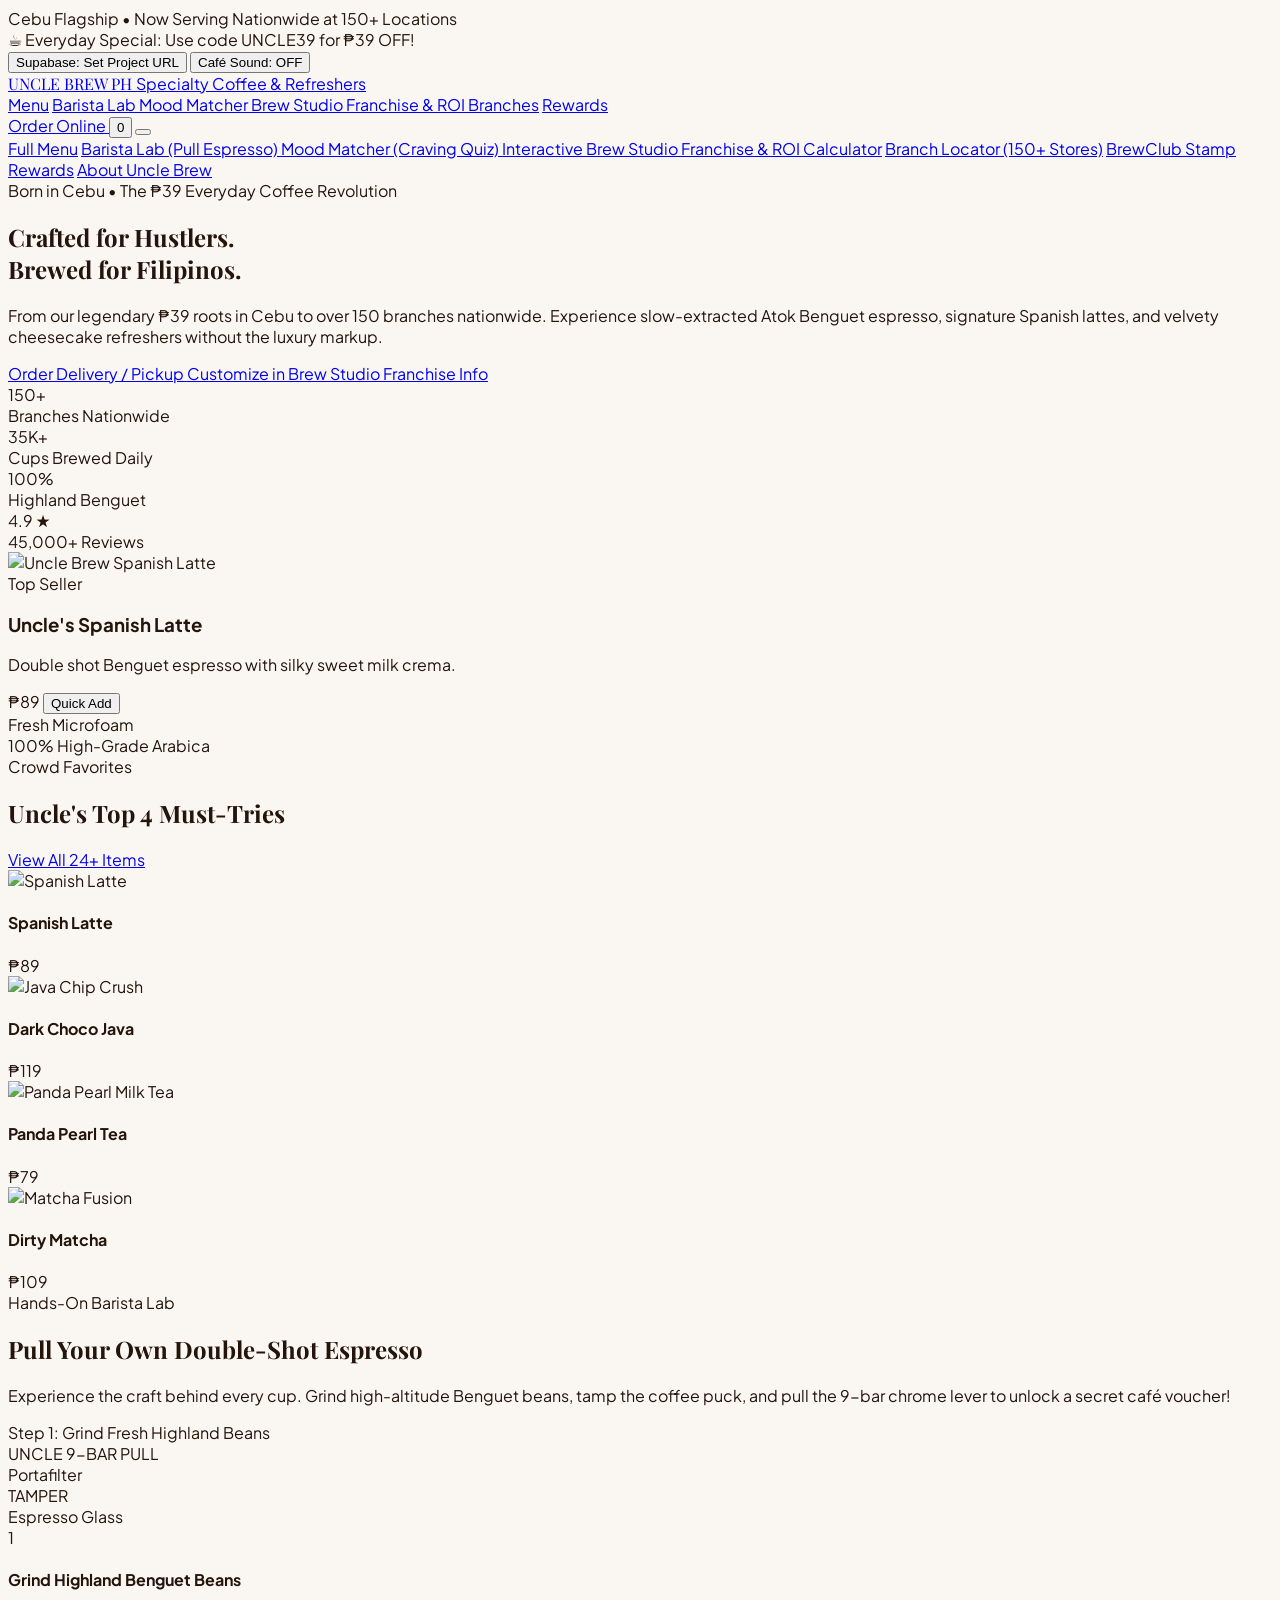
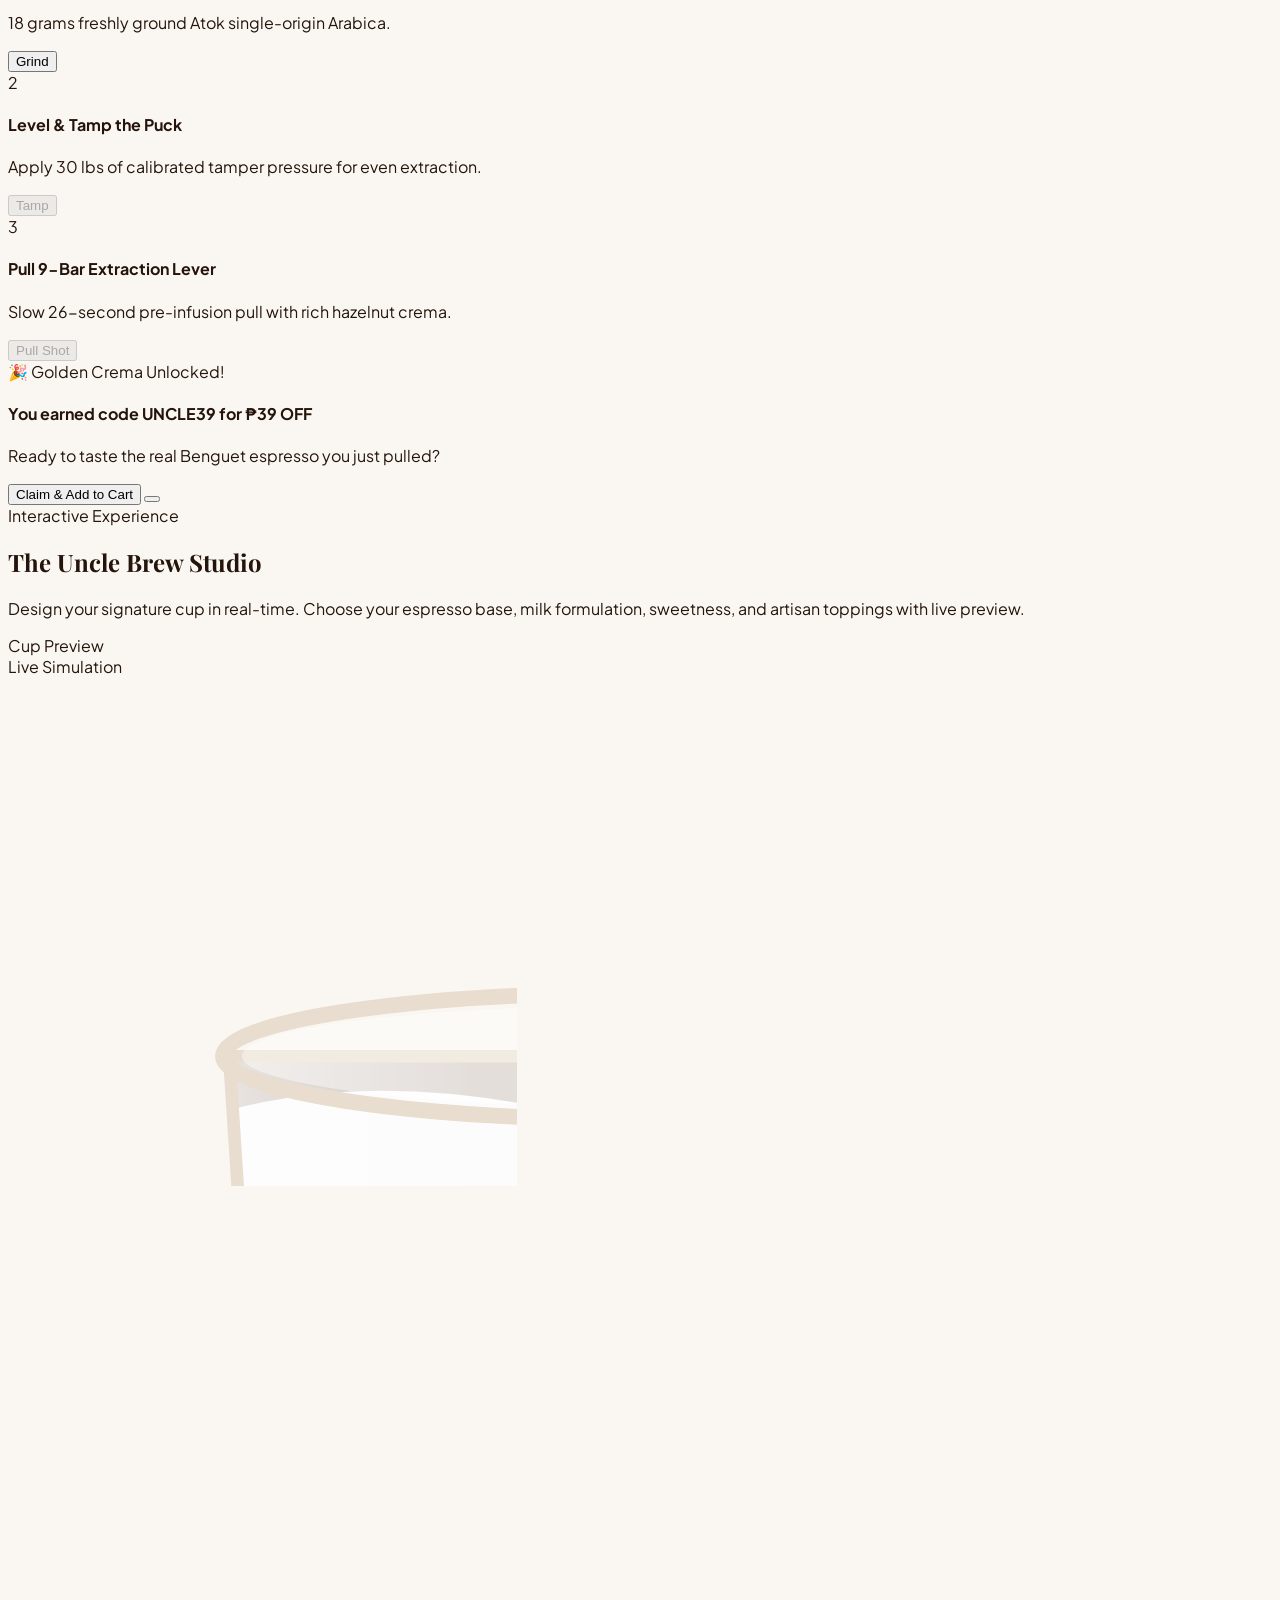
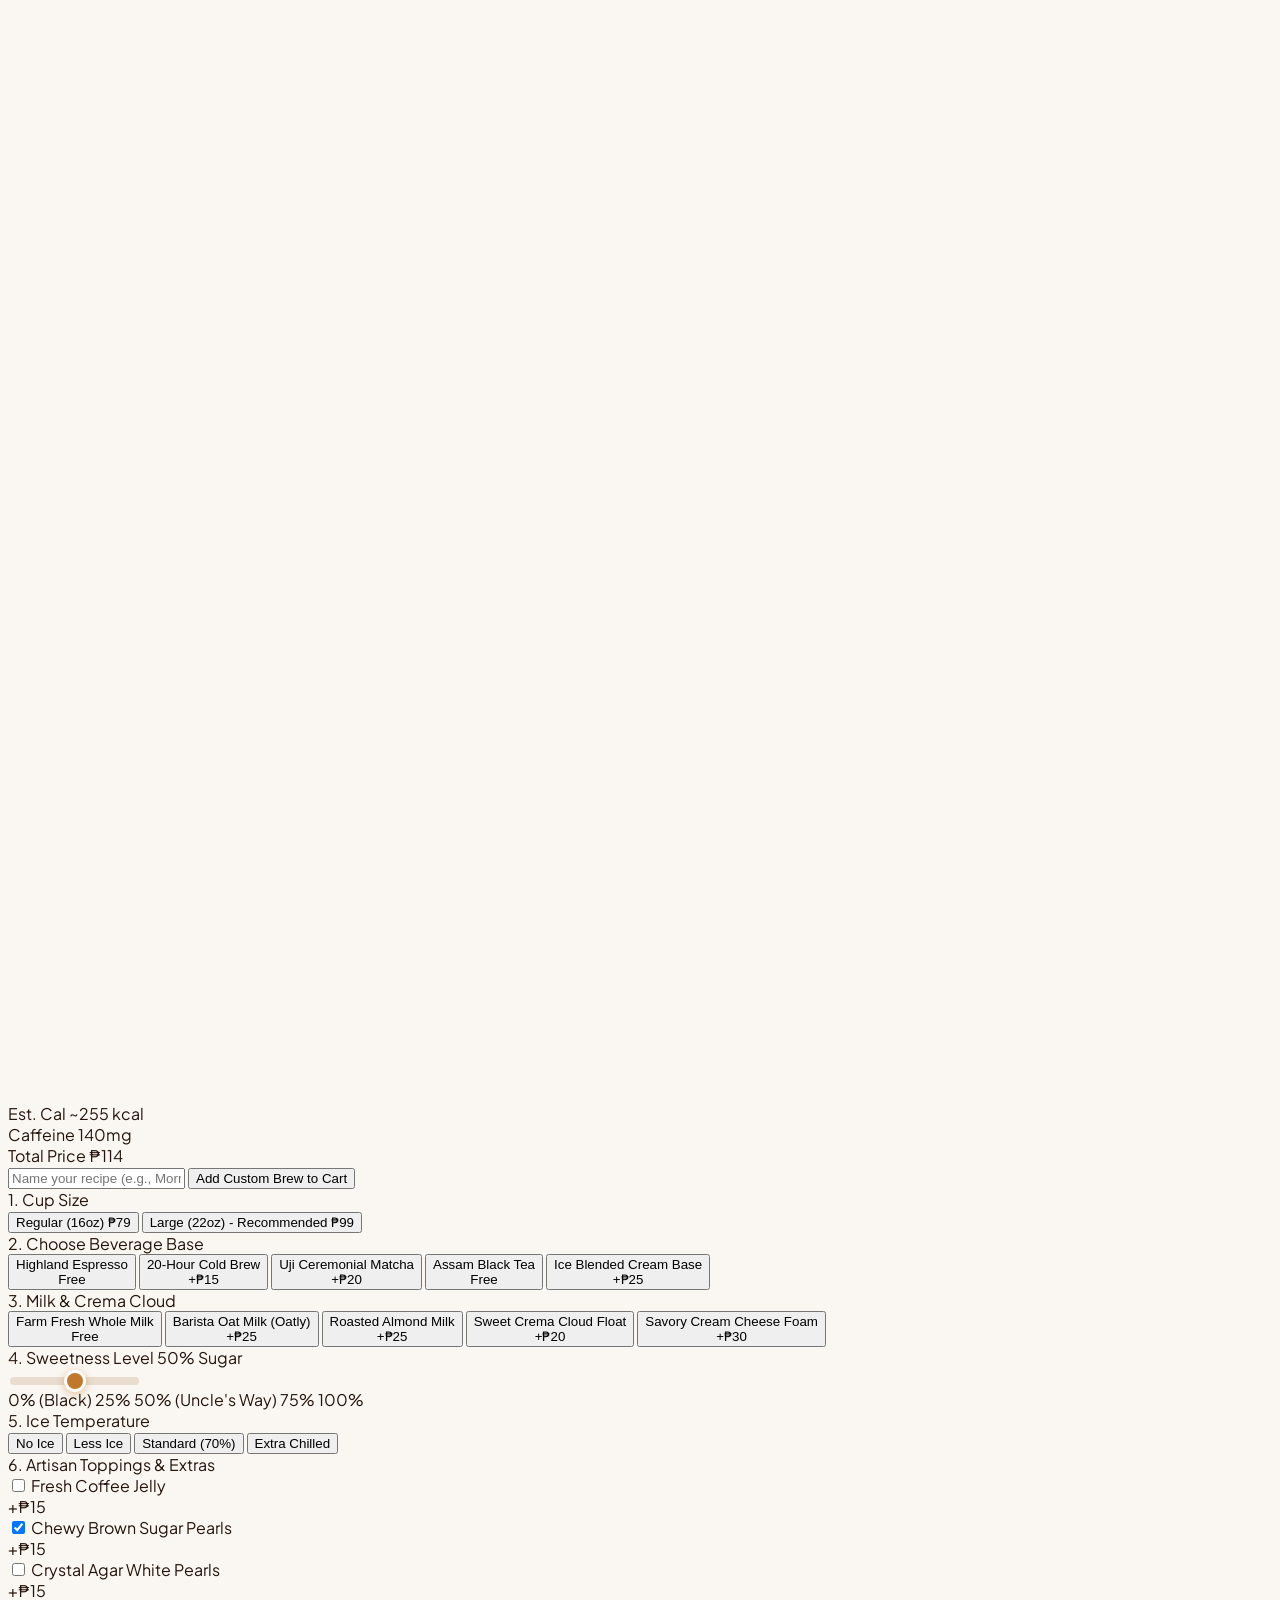
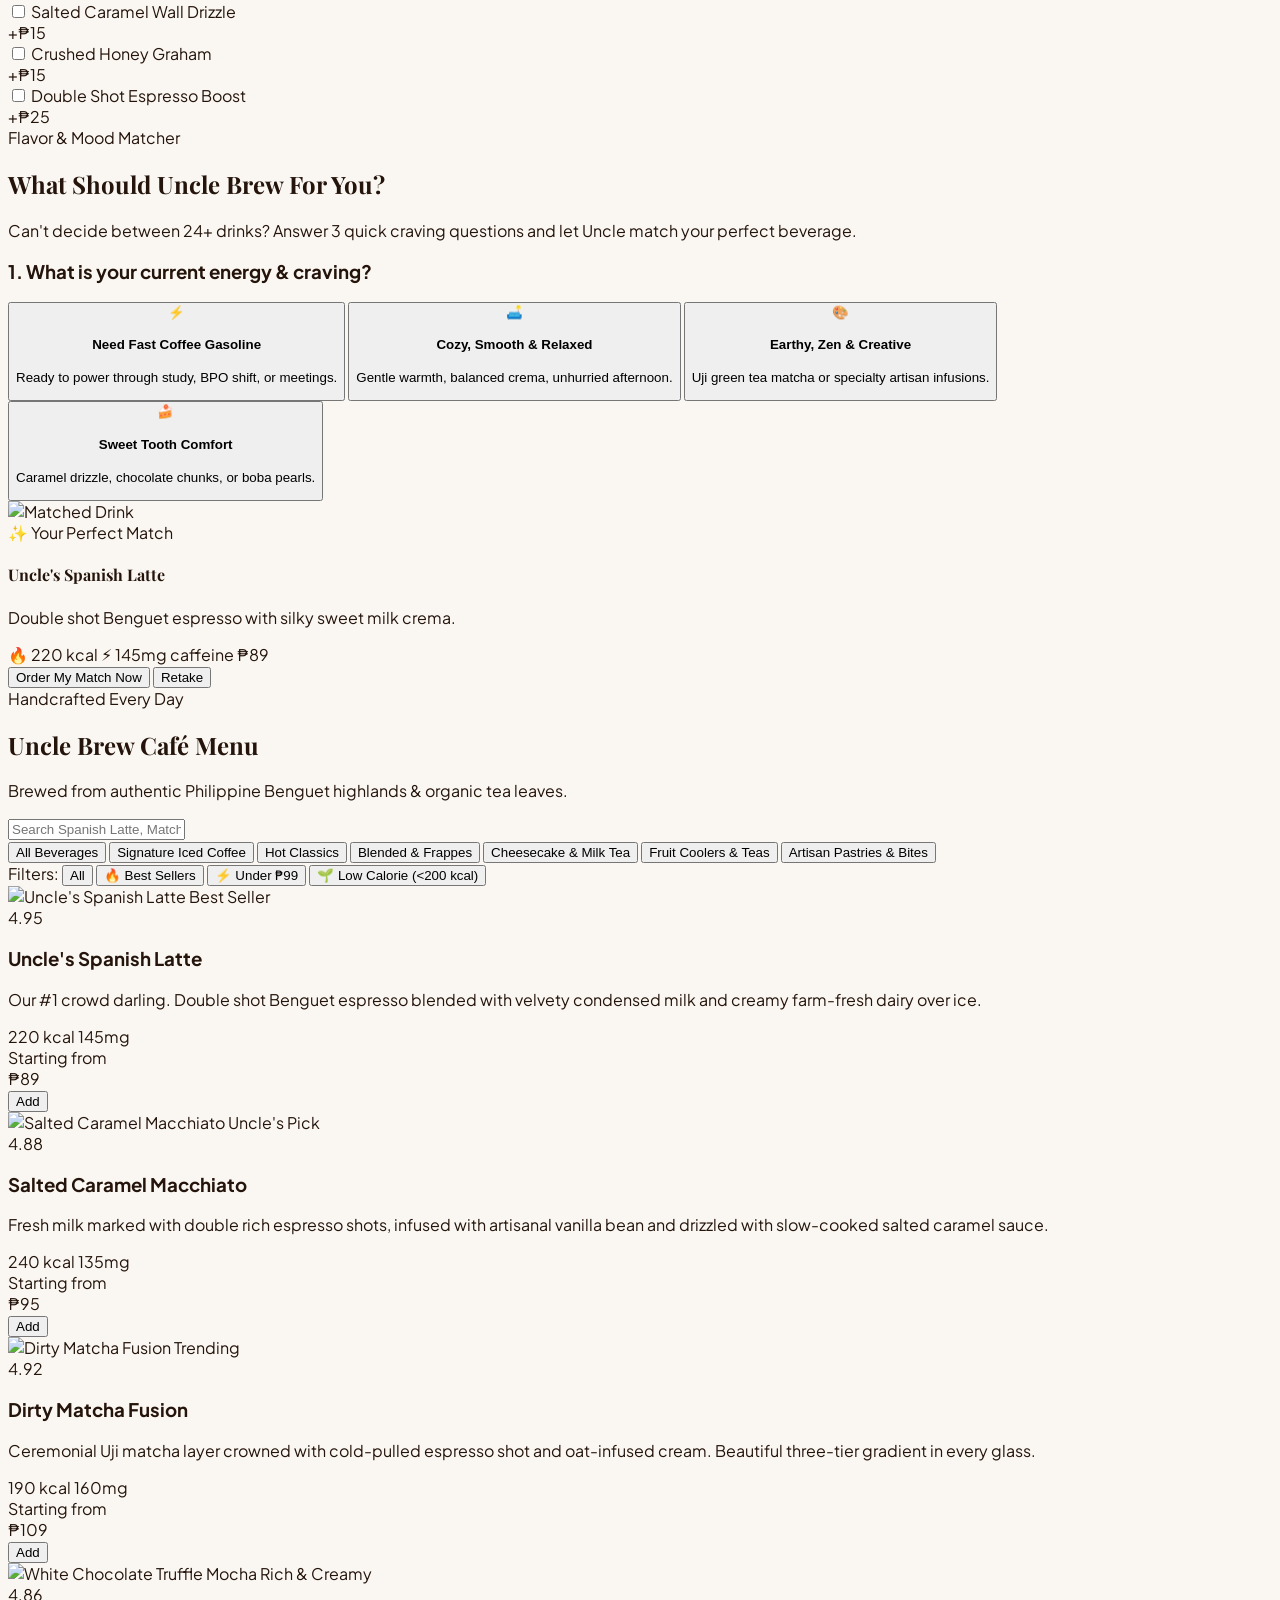
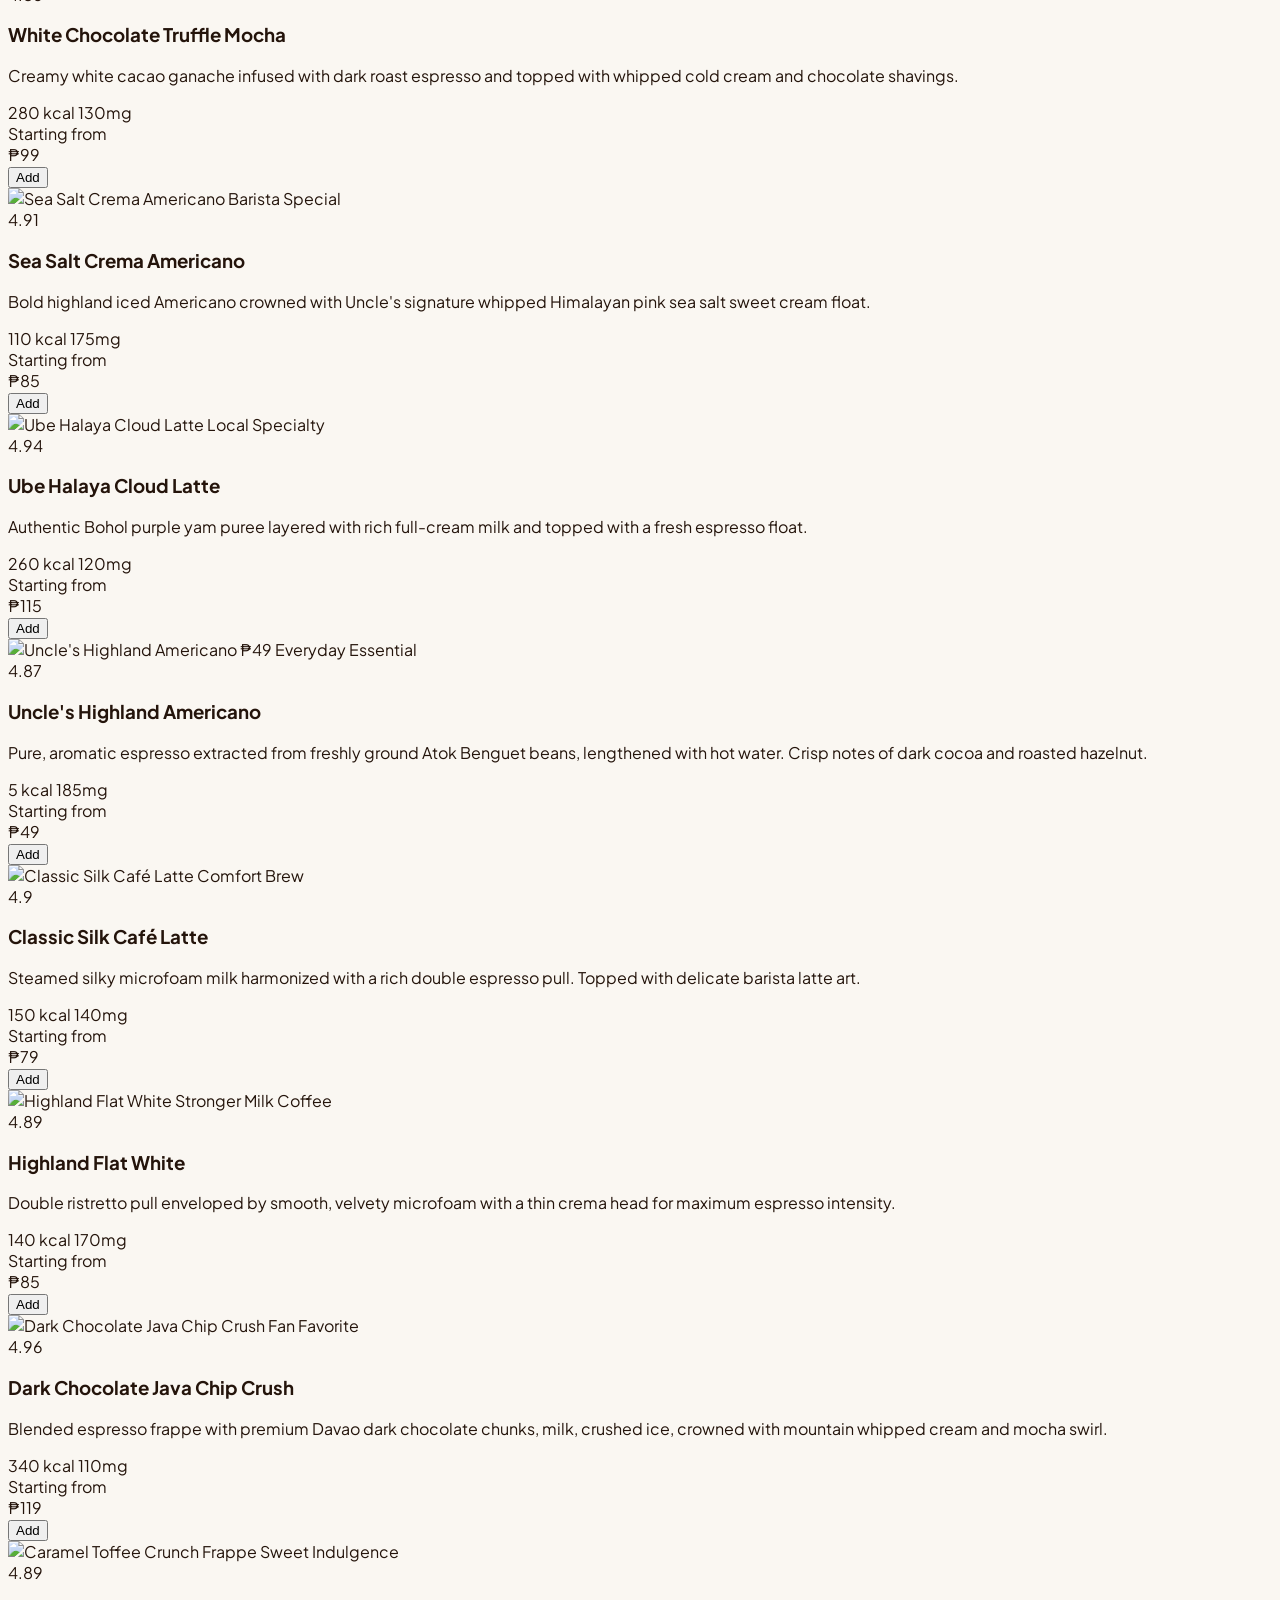
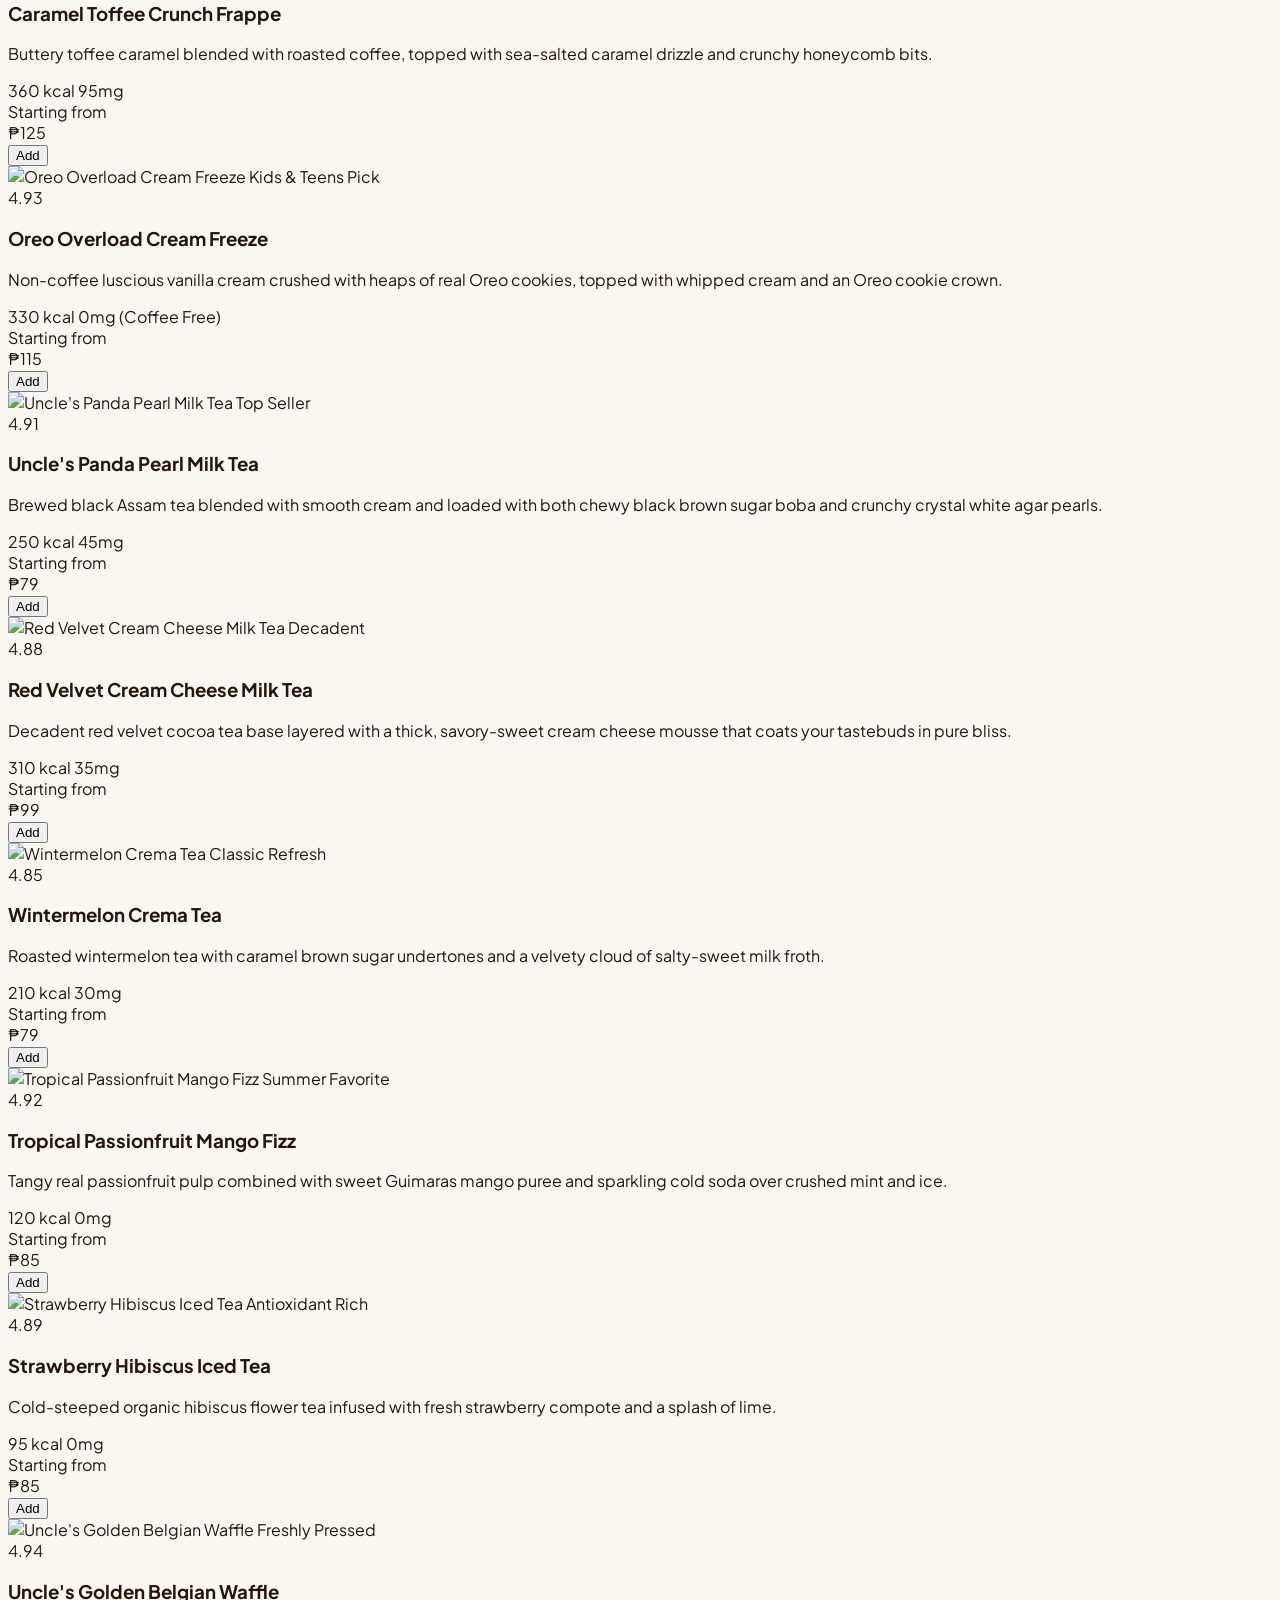
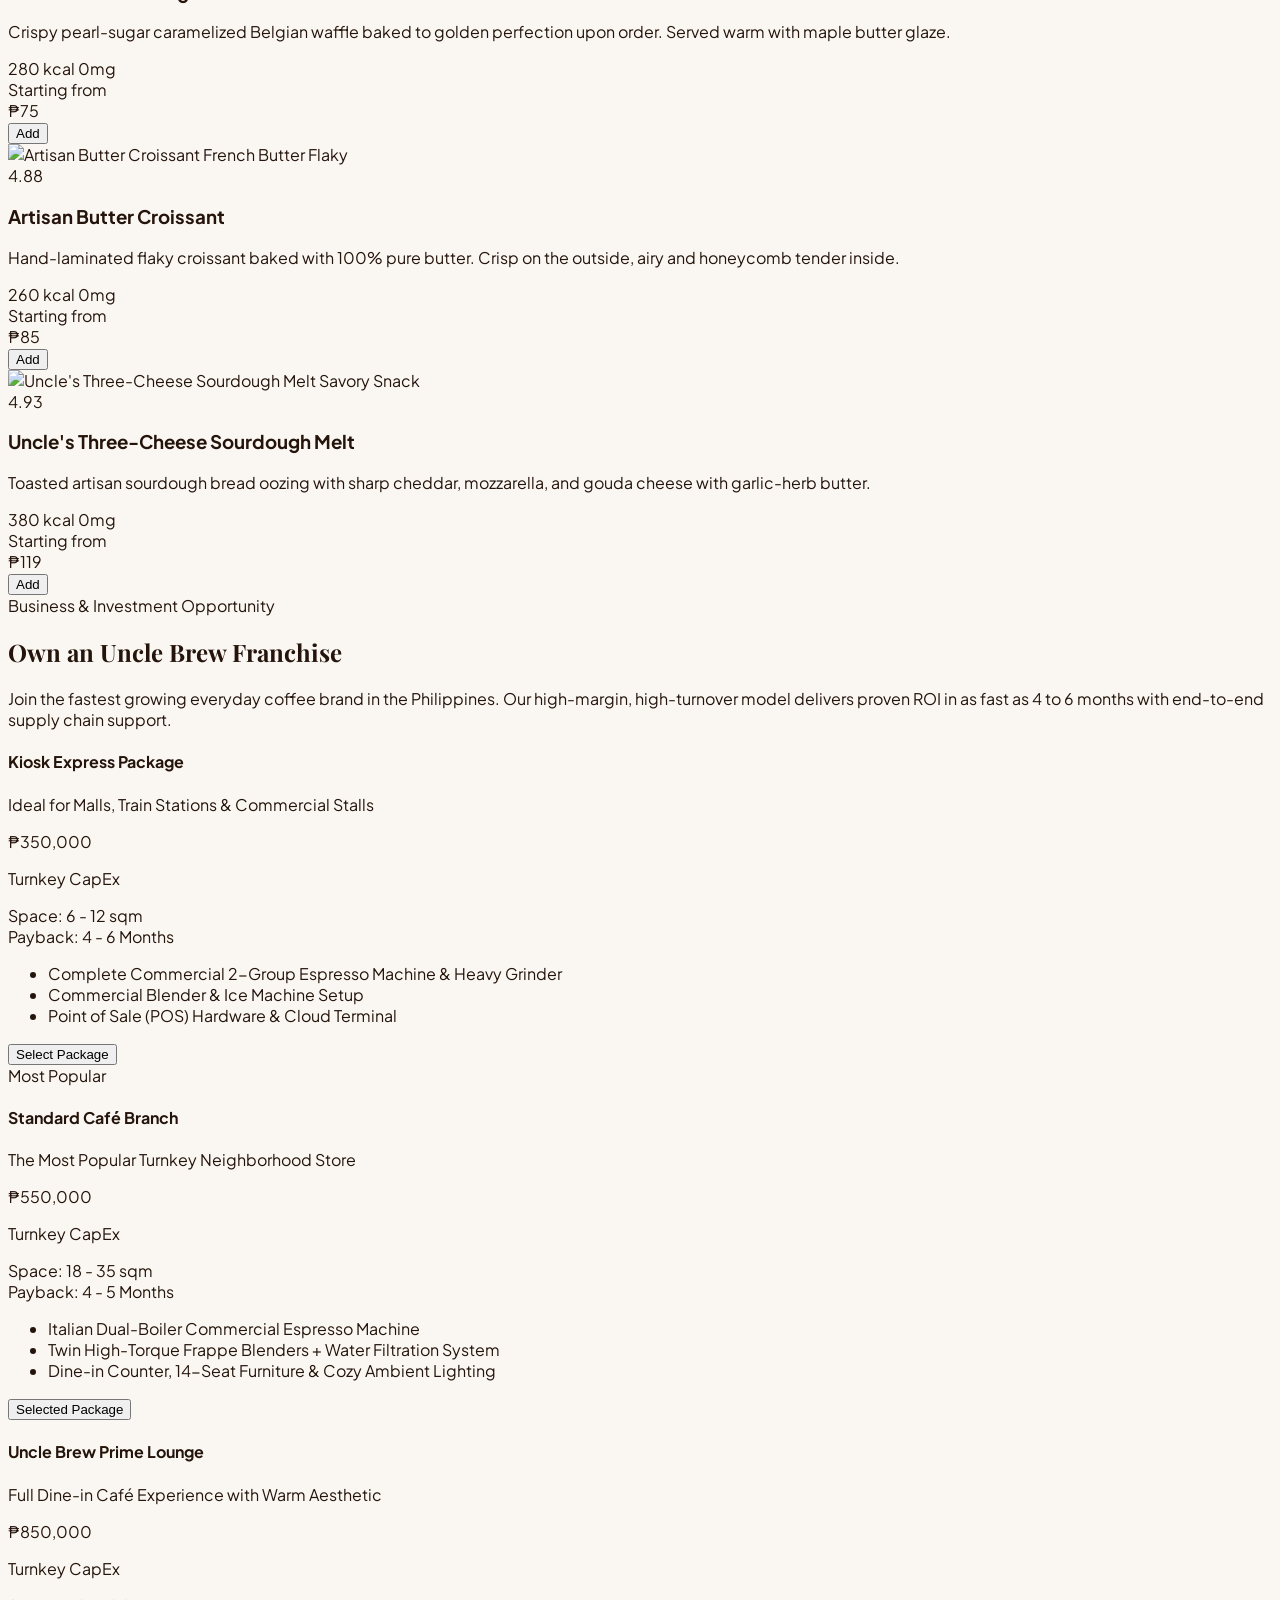
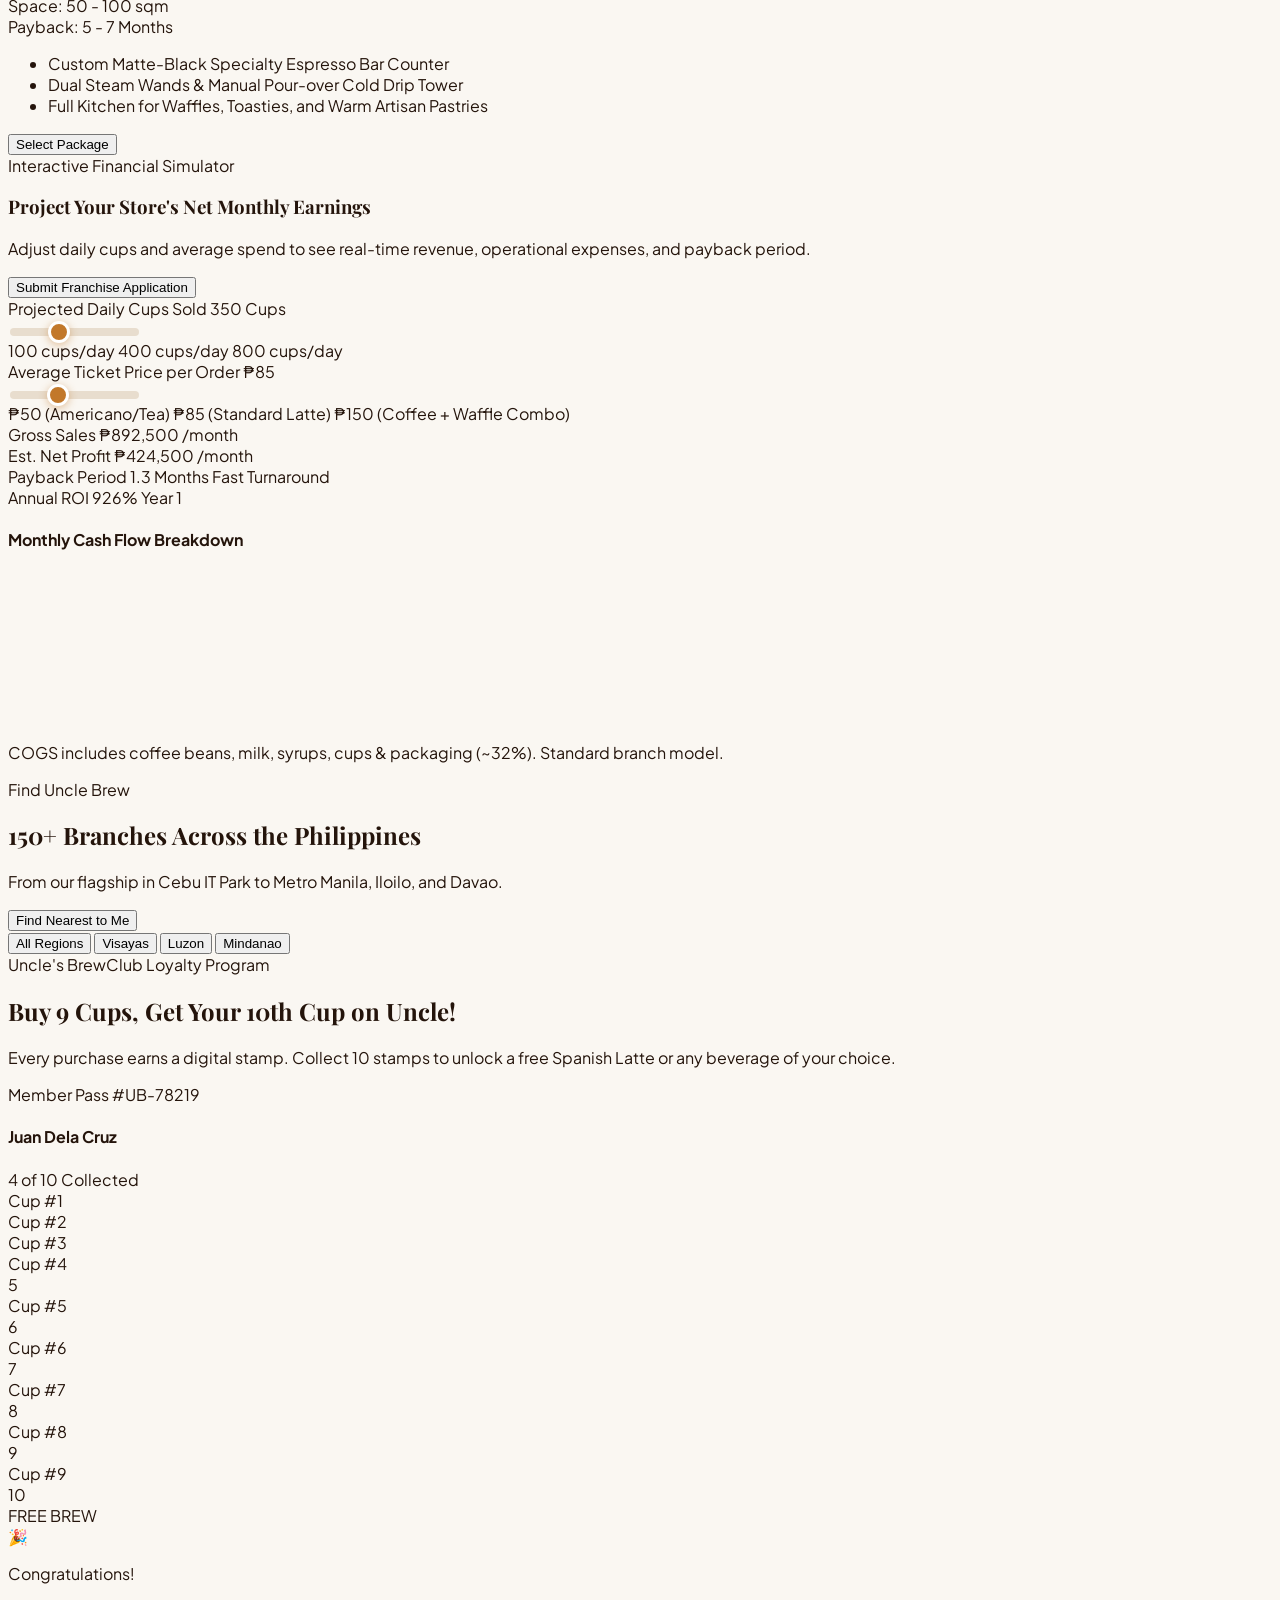
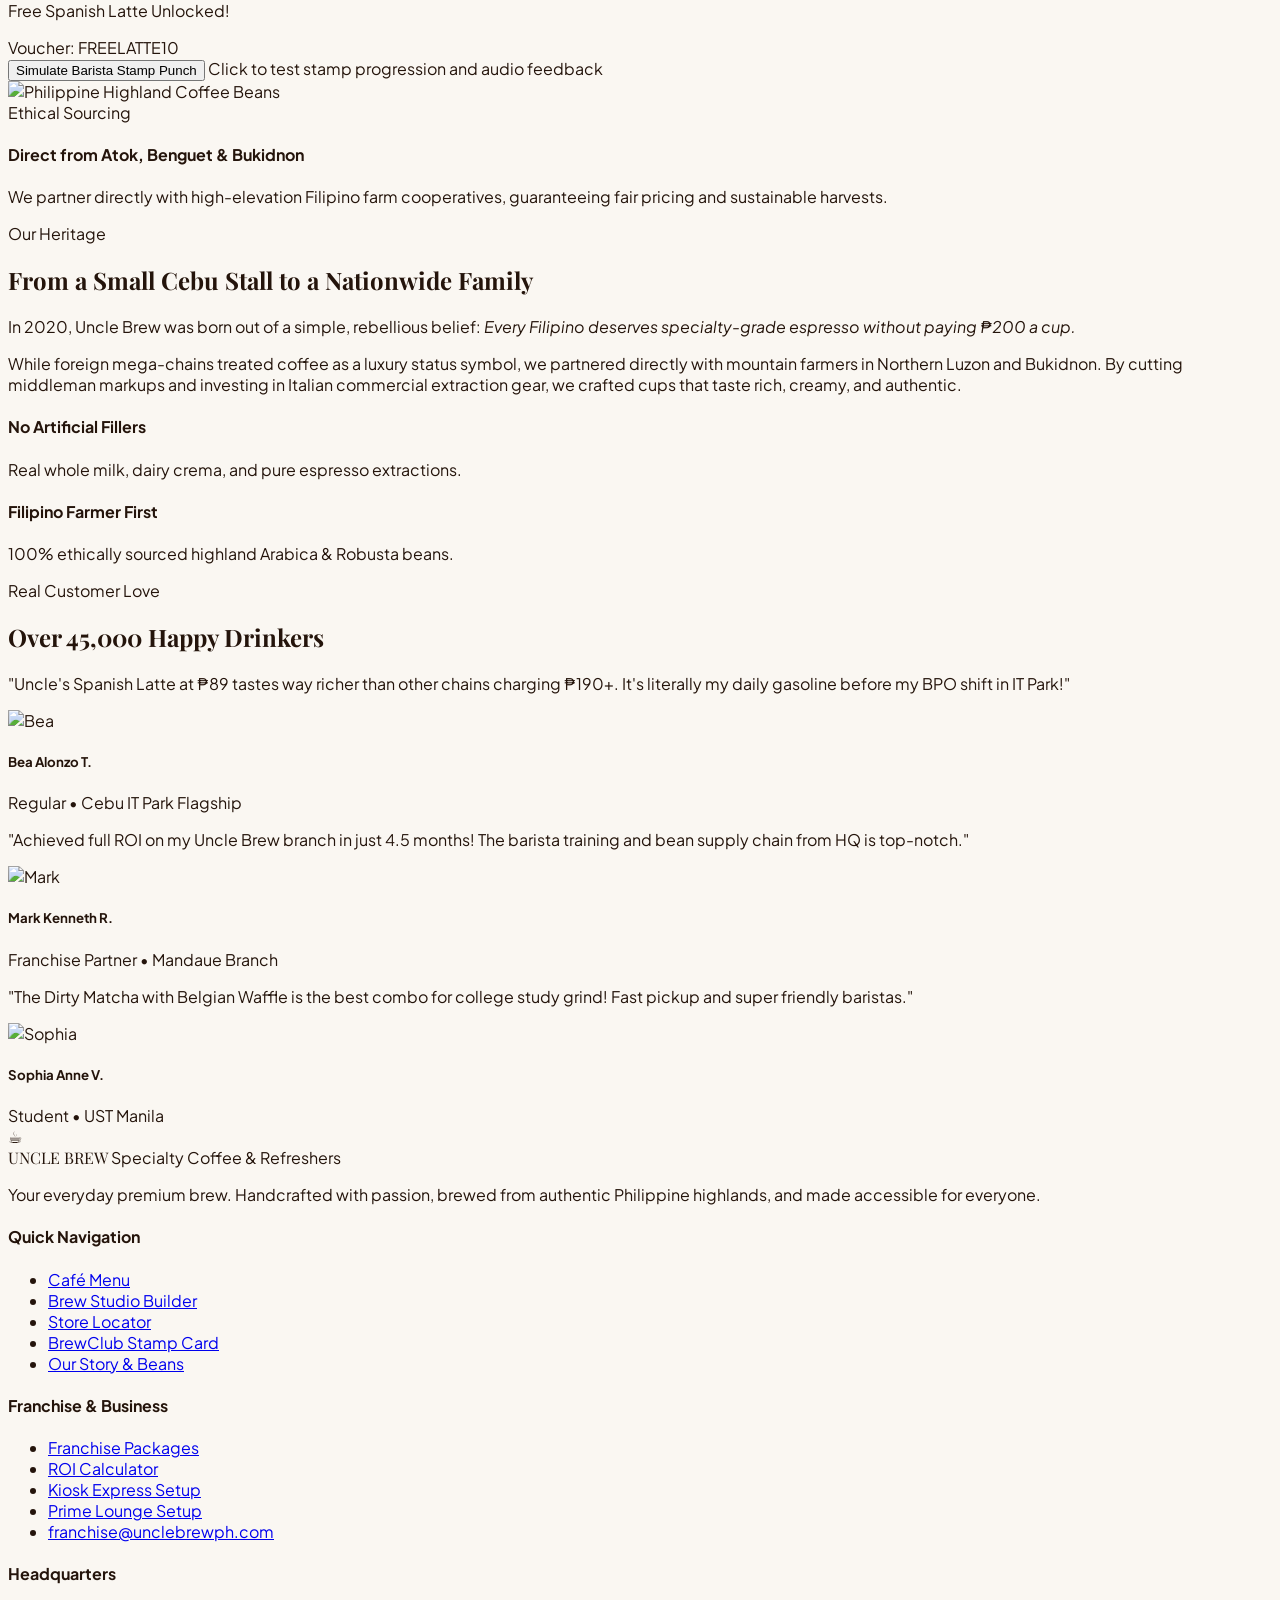
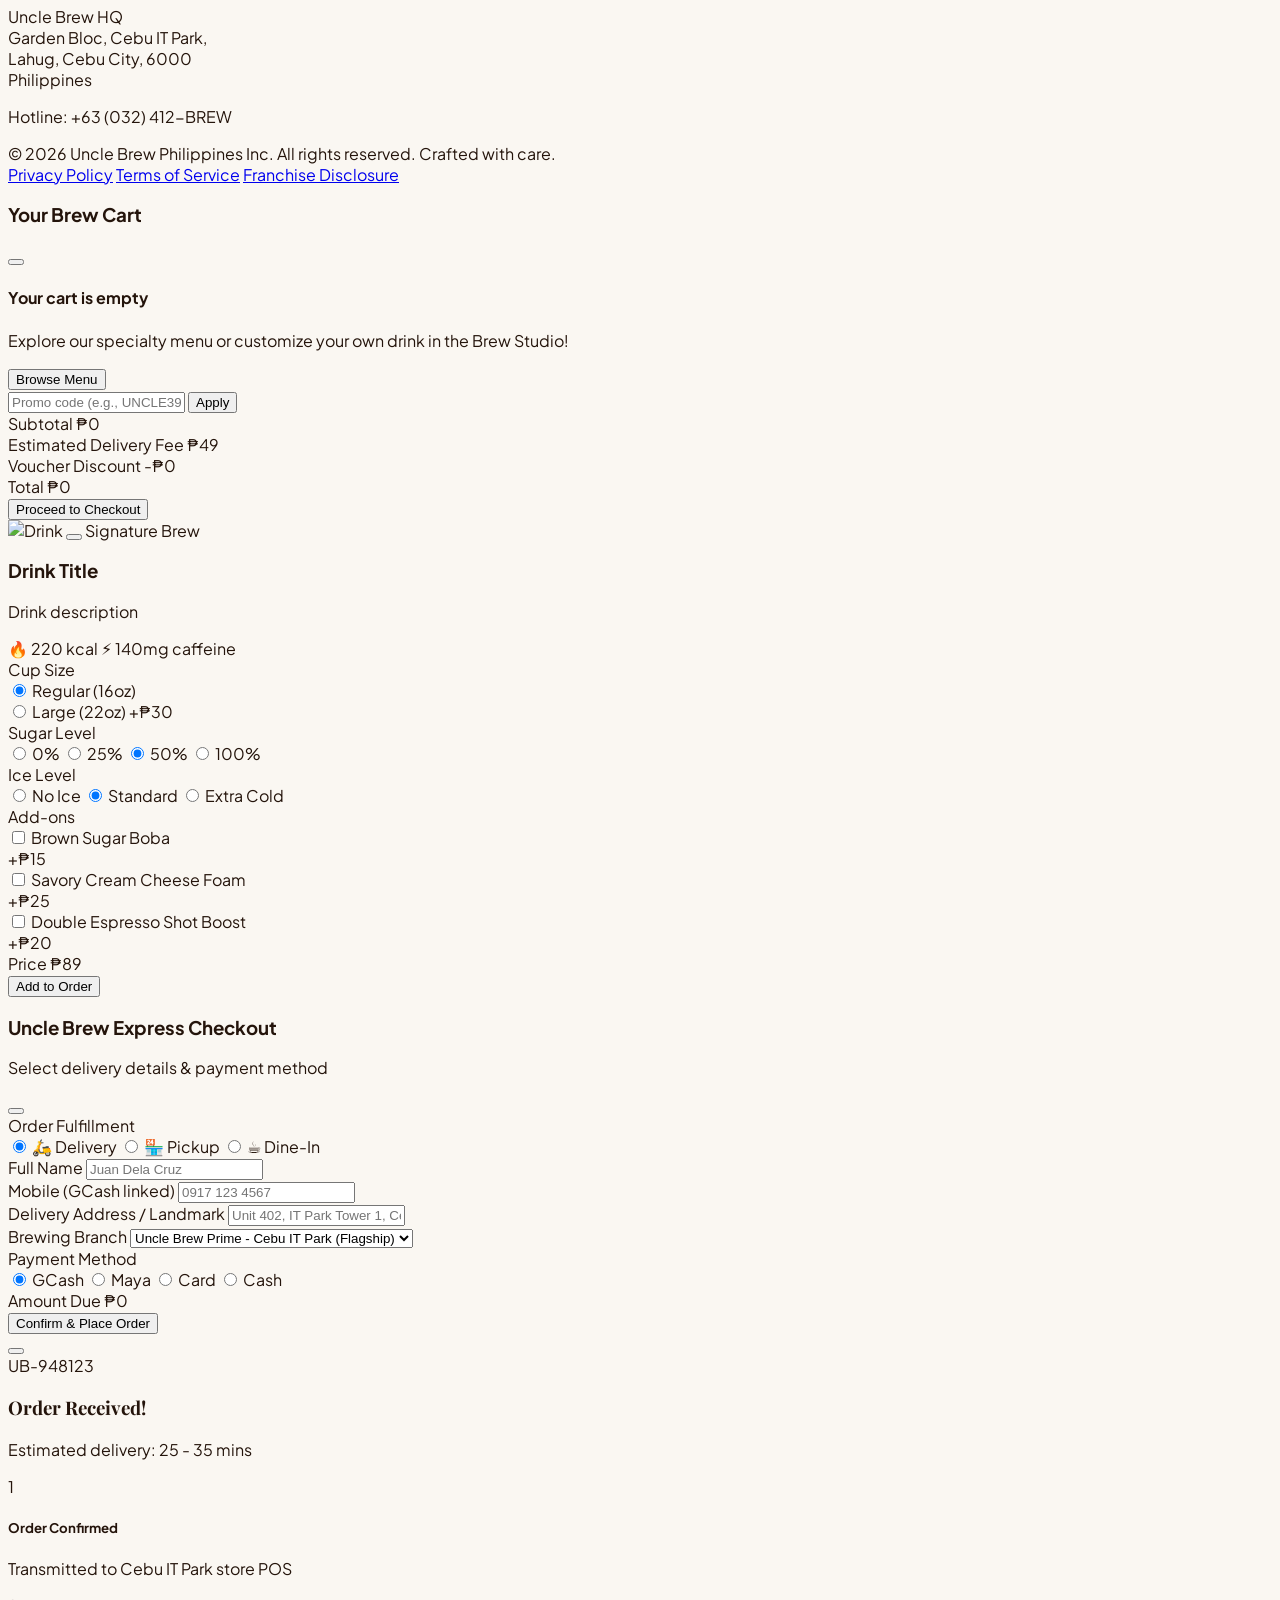
==== index.html @ 46486b27 "Initial Uncle Brew project upload" ====
<!DOCTYPE html>
<html lang="en" class="scroll-smooth">
<head>
  <meta charset="UTF-8">
  <meta name="viewport" content="width=device-width, initial-scale=1.0">
  <title>Uncle Brew | Specialty Coffee & Refreshers | Your Everyday Premium Brew</title>
  <meta name="description" content="Uncle Brew is the Philippines' favorite everyday café offering authentic highland espresso, signature Spanish Lattes, cheesecake milk teas, and high-growth franchise opportunities.">

  <!-- Tailwind CSS CDN -->
  <script src="https://cdn.tailwindcss.com"></script>
  <script>
    tailwind.config = {
      darkMode: 'class',
      theme: {
        extend: {
          colors: {
            coffee: {
              50: '#FAF7F2',   // Warm milk cream canvas
              100: '#F5ECE1',  // Light latte cream
              200: '#E8DDCE',  // Soft foam border
              300: '#DCC3AB',  // Roasted almond
              400: '#C2782A',  // Golden caramel accent
              500: '#A35B1B',  // Rich toffee
              600: '#7E3E12',  // Cinnamon roast
              700: '#5E2F10',  // Dark roast
              800: '#42220D',  // Heavy mocha
              900: '#2B160A',  // Pure espresso
              950: '#180B05',  // Midnight roast
            }
          },
          fontFamily: {
            sans: ['"Plus Jakarta Sans"', 'system-ui', 'sans-serif'],
            serif: ['"Playfair Display"', 'Georgia', 'serif']
          }
        }
      }
    }
  </script>

  <!-- Google Fonts -->
  <link rel="preconnect" href="https://fonts.googleapis.com">
  <link rel="preconnect" href="https://fonts.gstatic.com" crossorigin>
  <link href="https://fonts.googleapis.com/css2?family=Playfair+Display:ital,wght@0,600;0,700;0,900;1,600&family=Plus+Jakarta+Sans:wght@300;400;500;600;700;800&display=swap" rel="stylesheet">

  <!-- Leaflet CSS for Store Map -->
  <link rel="stylesheet" href="https://unpkg.com/leaflet@1.9.4/dist/leaflet.css" />

  <!-- Lucide Icons -->
  <script src="https://unpkg.com/lucide@latest"></script>

  <!-- Leaflet JS -->
  <script src="https://unpkg.com/leaflet@1.9.4/dist/leaflet.js"></script>

  <!-- Canvas Confetti -->
  <script src="https://cdn.jsdelivr.net/npm/canvas-confetti@1.6.0/dist/confetti.browser.min.js"></script>

  <!-- Chart.js for Franchise ROI -->
  <script src="https://cdn.jsdelivr.net/npm/chart.js"></script>

  <!-- Supabase JS Client v2 -->
  <script src="https://cdn.jsdelivr.net/npm/@supabase/supabase-js@2"></script>

  <!-- Custom Styles -->
  <link rel="stylesheet" href="css/styles.css">
</head>
<body class="bg-[#FAF7F2] text-[#24140B] antialiased selection:bg-[#C2782A] selection:text-white min-h-screen flex flex-col justify-between">

  <!-- TOP ANNOUNCEMENT BAR (Rich Roasted Espresso) -->
  <aside aria-label="Announcement" class="bg-[#24140B] text-[#F5ECE1] text-xs font-semibold py-2.5 px-4 text-center flex items-center justify-between z-50 sticky top-0 shadow-sm border-b border-[#382014]">
    <div class="hidden md:flex items-center gap-2">
      <span class="w-2 h-2 rounded-full bg-[#C2782A] animate-ping"></span>
      <span class="text-[#DCC3AB]">Cebu Flagship • Now Serving Nationwide at 150+ Locations</span>
    </div>
    <div class="flex-1 md:flex-initial text-center font-bold tracking-wide">
      ☕ Everyday Special: Use code <span class="bg-[#C2782A] text-white px-2 py-0.5 rounded font-mono uppercase shadow-sm">UNCLE39</span> for ₱39 OFF!
    </div>
    <div class="flex items-center gap-2.5">
      <!-- Supabase Cloud DB Status Button -->
      <button id="supabase-status-badge" type="button" class="flex items-center gap-1.5 px-2.5 py-1 rounded-full bg-[#382014] hover:bg-[#4F2E1E] text-[#F5ECE1] border border-[#5E2F10] text-[11px] font-bold transition-all" title="Supabase Database Status">
        <i data-lucide="database" class="w-3.5 h-3.5 text-[#C2782A]"></i>
        <span id="supabase-status-label">Supabase: Connected</span>
      </button>

      <!-- Ambient Audio Toggle -->
      <button id="btn-toggle-ambient-audio" type="button" class="flex items-center gap-1.5 px-2.5 py-1 rounded-full bg-[#382014] hover:bg-[#4F2E1E] text-[#F5ECE1] border border-[#5E2F10] text-[11px] font-bold transition-all" title="Toggle cozy café background sounds">
        <i data-lucide="volume-2" class="w-3.5 h-3.5 text-[#C2782A]" id="ambient-audio-icon"></i>
        <span id="ambient-audio-label">Café Sound: OFF</span>
      </button>
    </div>
  </aside>

  <!-- MAIN NAVIGATION (Airy, Frosted Café White) -->
  <header class="sticky top-9 z-40 bg-white/95 backdrop-blur-md border-b border-[#E8DDCE] transition-all shadow-sm">
    <div class="max-w-7xl mx-auto px-4 sm:px-6 lg:px-8 h-20 flex items-center justify-between gap-4">
      
      <!-- Brand Logo -->
      <a href="#hero" class="flex items-center gap-3 group">
        <div class="w-12 h-12 rounded-2xl bg-gradient-to-br from-[#C2782A] via-[#A35B1B] to-[#2B160A] flex items-center justify-center shadow-md shadow-[#2B160A]/15 group-hover:scale-105 transition-transform">
          <i data-lucide="coffee" class="w-6 h-6 text-white"></i>
        </div>
        <div>
          <span class="font-serif text-2xl font-black tracking-tight text-[#24140B] flex items-center gap-1">
            UNCLE BREW <span class="text-[#C2782A] text-sm font-sans font-extrabold">PH</span>
          </span>
          <span class="text-[10px] text-[#8E7A6E] block tracking-widest uppercase font-bold">Specialty Coffee & Refreshers</span>
        </div>
      </a>

      <!-- Desktop Nav Links -->
      <nav class="hidden lg:flex items-center gap-6 text-sm font-semibold text-[#4F2E1E]">
        <a href="#menu" class="hover:text-[#C2782A] transition-colors">Menu</a>
        <a href="#barista-lab" class="hover:text-[#C2782A] transition-colors flex items-center gap-1.5">
          <i data-lucide="flame" class="w-3.5 h-3.5 text-[#C2782A]"></i>
          <span>Barista Lab</span>
        </a>
        <a href="#mood-finder" class="hover:text-[#C2782A] transition-colors flex items-center gap-1.5">
          <i data-lucide="compass" class="w-3.5 h-3.5 text-[#C2782A]"></i>
          <span>Mood Matcher</span>
        </a>
        <a href="#brew-studio" class="hover:text-[#C2782A] transition-colors flex items-center gap-1.5">
          <i data-lucide="sparkles" class="w-3.5 h-3.5 text-[#C2782A]"></i>
          <span>Brew Studio</span>
        </a>
        <a href="#franchise" class="hover:text-[#C2782A] transition-colors flex items-center gap-1.5">
          <span class="w-2 h-2 rounded-full bg-[#C2782A]"></span>
          <span>Franchise & ROI</span>
        </a>
        <a href="#stores" class="hover:text-[#C2782A] transition-colors">Branches</a>
        <a href="#loyalty" class="hover:text-[#C2782A] transition-colors">Rewards</a>
      </nav>

      <!-- Right Action Items -->
      <div class="flex items-center gap-3">
        <!-- Order Online Button -->
        <a href="#menu" class="hidden sm:inline-flex items-center gap-2 px-4 py-2.5 rounded-xl bg-[#24140B] hover:bg-[#3D2214] text-white font-bold text-xs transition-all shadow-md shadow-[#24140B]/15 active:scale-95">
          <i data-lucide="shopping-bag" class="w-4 h-4 text-[#C2782A]"></i>
          <span>Order Online</span>
        </a>

        <!-- Cart Button -->
        <button type="button" class="btn-open-cart relative p-2.5 rounded-xl bg-white border border-[#E8DDCE] hover:border-[#C2782A] transition-all text-[#24140B] hover:text-[#C2782A] shadow-sm" aria-label="Open Shopping Cart">
          <i data-lucide="shopping-cart" class="w-5 h-5"></i>
          <span class="cart-count-badge hidden absolute -top-1.5 -right-1.5 w-5 h-5 rounded-full bg-[#C2782A] text-white text-[11px] font-black flex items-center justify-center shadow">0</span>
        </button>

        <!-- Mobile Menu Hamburger -->
        <button type="button" id="btn-mobile-menu" class="lg:hidden p-2.5 rounded-xl bg-white border border-[#E8DDCE] text-[#24140B]" aria-label="Toggle navigation menu">
          <i data-lucide="menu" class="w-5 h-5"></i>
        </button>
      </div>

    </div>

    <!-- Mobile Drawer Nav -->
    <div id="mobile-menu-drawer" class="hidden lg:hidden border-t border-[#E8DDCE] bg-white px-6 py-4 space-y-3 text-sm shadow-lg">
      <a href="#menu" class="block py-2 text-[#4F2E1E] hover:text-[#C2782A] font-semibold">Full Menu</a>
      <a href="#barista-lab" class="block py-2 text-[#C2782A] font-bold flex items-center gap-2">
        <i data-lucide="flame" class="w-4 h-4"></i> Barista Lab (Pull Espresso)
      </a>
      <a href="#mood-finder" class="block py-2 text-[#C2782A] font-bold flex items-center gap-2">
        <i data-lucide="compass" class="w-4 h-4"></i> Mood Matcher (Craving Quiz)
      </a>
      <a href="#brew-studio" class="block py-2 text-[#C2782A] font-bold flex items-center gap-2">
        <i data-lucide="sparkles" class="w-4 h-4"></i> Interactive Brew Studio
      </a>
      <a href="#franchise" class="block py-2 text-[#4F2E1E] hover:text-[#C2782A] font-medium">Franchise & ROI Calculator</a>
      <a href="#stores" class="block py-2 text-[#4F2E1E] hover:text-[#C2782A] font-medium">Branch Locator (150+ Stores)</a>
      <a href="#loyalty" class="block py-2 text-[#4F2E1E] hover:text-[#C2782A] font-medium">BrewClub Stamp Rewards</a>
      <a href="#story" class="block py-2 text-[#4F2E1E] hover:text-[#C2782A] font-medium">About Uncle Brew</a>
    </div>
  </header>

  <!-- HERO SECTION (Generous Whitespace, Warm Cream & Roasted Espresso) -->
  <section id="hero" class="relative overflow-hidden pt-16 pb-24 lg:pt-24 lg:pb-36 bg-gradient-to-b from-[#FAF7F2] via-[#F7F2EB] to-[#FAF7F2]">
    <!-- Ambient Warm Coffee Lighting -->
    <div class="absolute -top-40 left-1/2 -translate-x-1/2 w-[700px] h-[700px] bg-[#C2782A]/10 rounded-full blur-3xl pointer-events-none -z-10"></div>
    <div class="absolute top-1/2 right-10 w-[400px] h-[400px] bg-[#DCC3AB]/20 rounded-full blur-2xl pointer-events-none -z-10"></div>

    <div class="max-w-7xl mx-auto px-4 sm:px-6 lg:px-8">
      <div class="grid grid-cols-1 lg:grid-cols-12 gap-12 lg:gap-16 items-center">
        
        <!-- Left Column: Copy with Breathing Room -->
        <div class="lg:col-span-7 space-y-6 text-center lg:text-left">
          
          <div class="inline-flex items-center gap-2 px-4 py-2 rounded-full border border-[#E8DDCE] bg-white text-[#C2782A] text-xs font-bold shadow-sm">
            <span class="w-2 h-2 rounded-full bg-[#C2782A] animate-pulse"></span>
            <span>Born in Cebu • The ₱39 Everyday Coffee Revolution</span>
          </div>

          <h1 class="font-serif text-4xl sm:text-5xl lg:text-6xl font-black text-[#24140B] tracking-tight leading-[1.18]">
            Crafted for Hustlers. <br>
            <span class="text-transparent bg-clip-text bg-gradient-to-r from-[#C2782A] via-[#A35B1B] to-[#5E2F10]">
              Brewed for Filipinos.
            </span>
          </h1>

          <p class="text-base sm:text-lg text-[#634F44] max-w-2xl mx-auto lg:mx-0 font-normal leading-relaxed">
            From our legendary ₱39 roots in Cebu to over 150 branches nationwide. Experience slow-extracted Atok Benguet espresso, signature Spanish lattes, and velvety cheesecake refreshers without the luxury markup.
          </p>

          <!-- CTAs -->
          <div class="flex flex-col sm:flex-row items-center justify-center lg:justify-start gap-4 pt-3">
            <a href="#menu" class="w-full sm:w-auto px-8 py-4 rounded-xl bg-[#24140B] hover:bg-[#3D2214] text-white font-extrabold text-sm flex items-center justify-center gap-2 shadow-xl shadow-[#24140B]/15 transition-all transform active:scale-95">
              <i data-lucide="coffee" class="w-4 h-4 text-[#C2782A]"></i>
              <span>Order Delivery / Pickup</span>
            </a>
            <a href="#brew-studio" class="w-full sm:w-auto px-7 py-4 rounded-xl border border-[#E8DDCE] bg-white hover:bg-[#FAF7F2] text-[#24140B] font-bold text-sm flex items-center justify-center gap-2 transition-all shadow-sm">
              <i data-lucide="wand-2" class="w-4 h-4 text-[#C2782A]"></i>
              <span>Customize in Brew Studio</span>
            </a>
            <a href="#franchise" class="w-full sm:w-auto px-5 py-4 rounded-xl text-[#634F44] hover:text-[#C2782A] text-sm font-bold flex items-center justify-center gap-1 transition-colors">
              <span>Franchise Info</span>
              <i data-lucide="arrow-right" class="w-4 h-4"></i>
            </a>
          </div>

          <!-- Proof Metrics in White Cards -->
          <div class="pt-10 grid grid-cols-2 sm:grid-cols-4 gap-4 border-t border-[#E8DDCE]">
            <div class="p-4 rounded-2xl bg-white border border-[#E8DDCE] shadow-sm">
              <div class="text-2xl sm:text-3xl font-black text-[#C2782A]">150+</div>
              <div class="text-xs text-[#634F44] font-semibold mt-1">Branches Nationwide</div>
            </div>
            <div class="p-4 rounded-2xl bg-white border border-[#E8DDCE] shadow-sm">
              <div class="text-2xl sm:text-3xl font-black text-[#C2782A]">35K+</div>
              <div class="text-xs text-[#634F44] font-semibold mt-1">Cups Brewed Daily</div>
            </div>
            <div class="p-4 rounded-2xl bg-white border border-[#E8DDCE] shadow-sm">
              <div class="text-2xl sm:text-3xl font-black text-[#C2782A]">100%</div>
              <div class="text-xs text-[#634F44] font-semibold mt-1">Highland Benguet</div>
            </div>
            <div class="p-4 rounded-2xl bg-white border border-[#E8DDCE] shadow-sm">
              <div class="text-2xl sm:text-3xl font-black text-[#C2782A]">4.9 ★</div>
              <div class="text-xs text-[#634F44] font-semibold mt-1">45,000+ Reviews</div>
            </div>
          </div>

        </div>

        <!-- Right Column: Visual Showcase (Crisp White Card with Warm Shadows) -->
        <div class="lg:col-span-5 relative flex items-center justify-center">
          
          <div class="relative w-full max-w-md mx-auto aspect-square rounded-3xl bg-white border border-[#E8DDCE] p-8 flex flex-col items-center justify-center shadow-2xl">
            
            <!-- Steam Animation Wisps -->
            <div class="absolute -top-12 z-20 flex gap-4 pointer-events-none">
              <div class="w-4 h-16 bg-gradient-to-t from-[#C49F82]/50 to-transparent rounded-full blur-md steam-wisp"></div>
              <div class="w-4 h-20 bg-gradient-to-t from-[#C49F82]/60 to-transparent rounded-full blur-md steam-wisp-2"></div>
              <div class="w-3 h-14 bg-gradient-to-t from-[#C49F82]/40 to-transparent rounded-full blur-md steam-wisp-3"></div>
            </div>

            <!-- Featured Cup Image -->
            <div class="relative z-10 w-72 h-80 rounded-2xl overflow-hidden shadow-xl border-2 border-[#E8DDCE] group">
              <img 
                src="https://images.unsplash.com/photo-1517701550927-30cf4ba1dba5?auto=format&fit=crop&w=700&q=80" 
                alt="Uncle Brew Spanish Latte" 
                class="w-full h-full object-cover group-hover:scale-105 transition-transform duration-700"
              >
              <div class="absolute inset-0 bg-gradient-to-t from-[#1F120A]/95 via-[#1F120A]/20 to-transparent"></div>
              <div class="absolute bottom-4 left-4 right-4">
                <span class="px-2.5 py-1 rounded-full text-[10px] font-bold bg-[#C2782A] text-white uppercase tracking-wider shadow">Top Seller</span>
                <h3 class="text-lg font-bold text-white mt-1">Uncle's Spanish Latte</h3>
                <p class="text-xs text-[#FAF7F2]">Double shot Benguet espresso with silky sweet milk crema.</p>
                <div class="flex items-center justify-between mt-2 pt-2 border-t border-white/20">
                  <span class="text-base font-extrabold text-[#F5ECE1]">₱89</span>
                  <button onclick="window.brewApp.openCustomizerModal('ub-spanish-latte')" class="px-3 py-1 bg-[#C2782A] hover:bg-[#A35B1B] text-white text-xs font-bold rounded-lg transition-colors">Quick Add</button>
                </div>
              </div>
            </div>

            <!-- Floating Micro Badges -->
            <div class="absolute -top-4 -left-4 px-4 py-2.5 rounded-2xl bg-white border border-[#E8DDCE] shadow-lg flex items-center gap-2">
              <span class="w-2.5 h-2.5 rounded-full bg-emerald-500"></span>
              <span class="text-xs font-bold text-[#24140B]">Fresh Microfoam</span>
            </div>

            <div class="absolute -bottom-4 -right-4 px-4 py-2.5 rounded-2xl bg-white border border-[#E8DDCE] shadow-lg flex items-center gap-2">
              <i data-lucide="award" class="w-4 h-4 text-[#C2782A]"></i>
              <span class="text-xs font-bold text-[#24140B]">100% High-Grade Arabica</span>
            </div>

          </div>

        </div>

      </div>
    </div>
  </section>

  <!-- QUICK POPULAR PICKS STRIP (Clean White Space Bar) -->
  <section class="py-10 border-y border-[#E8DDCE] bg-white">
    <div class="max-w-7xl mx-auto px-4 sm:px-6 lg:px-8">
      <div class="flex flex-col md:flex-row items-center justify-between gap-4 mb-6">
        <div>
          <span class="text-[#C2782A] text-xs font-extrabold uppercase tracking-wider">Crowd Favorites</span>
          <h2 class="text-xl font-bold text-[#24140B] font-serif mt-0.5">Uncle's Top 4 Must-Tries</h2>
        </div>
        <a href="#menu" class="text-xs text-[#634F44] hover:text-[#C2782A] flex items-center gap-1 font-bold">
          <span>View All 24+ Items</span>
          <i data-lucide="chevron-right" class="w-4 h-4"></i>
        </a>
      </div>

      <div class="grid grid-cols-2 md:grid-cols-4 gap-4">
        
        <div class="p-3.5 rounded-2xl bg-[#FAF7F2] border border-[#E8DDCE] hover:border-[#C2782A] hover:bg-white transition-all flex items-center gap-3 cursor-pointer shadow-sm hover:shadow-md" onclick="window.brewApp.openCustomizerModal('ub-spanish-latte')">
          <img src="https://images.unsplash.com/photo-1517701550927-30cf4ba1dba5?auto=format&fit=crop&w=150&q=80" alt="Spanish Latte" class="w-12 h-12 rounded-xl object-cover border border-[#E8DDCE]">
          <div>
            <h4 class="text-xs font-bold text-[#24140B]">Spanish Latte</h4>
            <span class="text-xs font-extrabold text-[#C2782A]">₱89</span>
          </div>
        </div>

        <div class="p-3.5 rounded-2xl bg-[#FAF7F2] border border-[#E8DDCE] hover:border-[#C2782A] hover:bg-white transition-all flex items-center gap-3 cursor-pointer shadow-sm hover:shadow-md" onclick="window.brewApp.openCustomizerModal('ub-frappe-javachip')">
          <img src="https://images.unsplash.com/photo-1572490122747-3968b75cc699?auto=format&fit=crop&w=150&q=80" alt="Java Chip Crush" class="w-12 h-12 rounded-xl object-cover border border-[#E8DDCE]">
          <div>
            <h4 class="text-xs font-bold text-[#24140B]">Dark Choco Java</h4>
            <span class="text-xs font-extrabold text-[#C2782A]">₱119</span>
          </div>
        </div>

        <div class="p-3.5 rounded-2xl bg-[#FAF7F2] border border-[#E8DDCE] hover:border-[#C2782A] hover:bg-white transition-all flex items-center gap-3 cursor-pointer shadow-sm hover:shadow-md" onclick="window.brewApp.openCustomizerModal('ub-panda-pearl-milktea')">
          <img src="https://images.unsplash.com/photo-1558857563-b37cf5a97576?auto=format&fit=crop&w=150&q=80" alt="Panda Pearl Milk Tea" class="w-12 h-12 rounded-xl object-cover border border-[#E8DDCE]">
          <div>
            <h4 class="text-xs font-bold text-[#24140B]">Panda Pearl Tea</h4>
            <span class="text-xs font-extrabold text-[#C2782A]">₱79</span>
          </div>
        </div>

        <div class="p-3.5 rounded-2xl bg-[#FAF7F2] border border-[#E8DDCE] hover:border-[#C2782A] hover:bg-white transition-all flex items-center gap-3 cursor-pointer shadow-sm hover:shadow-md" onclick="window.brewApp.openCustomizerModal('ub-matcha-espresso')">
          <img src="https://images.unsplash.com/photo-1536256263959-770b48d82b0a?auto=format&fit=crop&w=150&q=80" alt="Matcha Fusion" class="w-12 h-12 rounded-xl object-cover border border-[#E8DDCE]">
          <div>
            <h4 class="text-xs font-bold text-[#24140B]">Dirty Matcha</h4>
            <span class="text-xs font-extrabold text-[#C2782A]">₱109</span>
          </div>
        </div>

      </div>
    </div>
  </section>

  <!-- INTERACTIVE BARISTA LAB: PULL YOUR ESPRESSO SHOT -->
  <section id="barista-lab" class="py-20 bg-white border-b border-[#E8DDCE]">
    <div class="max-w-5xl mx-auto px-4 sm:px-6 lg:px-8">
      
      <div class="text-center max-w-2xl mx-auto mb-12">
        <span class="px-4 py-1.5 rounded-full text-xs font-black tracking-widest uppercase bg-[#FAF7F2] text-[#C2782A] border border-[#E8DDCE] shadow-sm">
          Hands-On Barista Lab
        </span>
        <h2 class="text-3xl sm:text-4xl font-black font-serif text-[#24140B] mt-3">
          Pull Your Own Double-Shot Espresso
        </h2>
        <p class="text-sm text-[#634F44] mt-2">
          Experience the craft behind every cup. Grind high-altitude Benguet beans, tamp the coffee puck, and pull the 9-bar chrome lever to unlock a secret café voucher!
        </p>
        <div class="mt-3">
          <span id="barista-status-badge" class="inline-block px-3 py-1 rounded-full text-xs font-bold bg-[#FAF7F2] text-[#24140B] border border-[#E8DDCE]">
            Step 1: Grind Fresh Highland Beans
          </span>
        </div>
      </div>

      <!-- Interactive Machine Box -->
      <div class="bg-[#FAF7F2] border-2 border-[#E8DDCE] rounded-3xl p-6 sm:p-10 shadow-lg relative overflow-hidden">
        
        <div class="grid grid-cols-1 md:grid-cols-12 gap-8 items-center">
          
          <!-- Visual Extraction Stage -->
          <div class="md:col-span-5 flex flex-col items-center justify-center p-6 bg-white rounded-2xl border border-[#E8DDCE] shadow-inner relative min-h-[300px]">
            
            <!-- Espresso Machine Group Head (SVG/CSS) -->
            <div class="w-40 h-8 rounded-t-xl bg-[#24140B] border-t-2 border-[#C2782A] shadow-md flex items-center justify-center">
              <span class="text-[9px] font-black text-[#F5ECE1] tracking-widest uppercase">UNCLE 9-BAR PULL</span>
            </div>

            <!-- Portafilter with Handle & Lever -->
            <div class="relative w-28 h-12 bg-stone-300 rounded-b-xl border border-stone-400 flex items-center justify-center shadow-md">
              <div class="absolute -right-16 top-3 w-16 h-4 bg-[#24140B] rounded-r-full shadow"></div>
              <span class="text-[10px] font-extrabold text-[#24140B]">Portafilter</span>

              <!-- Tamper Tool Tooltip -->
              <div id="barista-tamper-tool" class="absolute -top-12 left-1/2 -translate-x-1/2 w-12 h-14 bg-gradient-to-b from-stone-400 to-stone-600 rounded-t-lg shadow-xl transition-all duration-300 flex items-center justify-center">
                <span class="text-[8px] text-white font-bold">TAMPER</span>
              </div>
            </div>

            <!-- Espresso Liquid Pouring Stream Animation -->
            <div id="barista-espresso-stream" class="hidden w-2 h-20 bg-gradient-to-b from-[#C2782A] via-[#A35B1B] to-[#3D2214] rounded-full animate-pulse my-1 shadow-lg"></div>

            <!-- Espresso Glass with Crema Growth -->
            <div class="relative w-24 h-24 mt-2 border-2 border-[#E8DDCE] rounded-b-2xl bg-white/70 overflow-hidden flex flex-col justify-end p-1 shadow-md">
              <div id="barista-crema-cup" class="w-full bg-gradient-to-t from-[#24140B] via-[#4A2B1E] to-[#C2782A] rounded-b-xl transition-all duration-1000 ease-out" style="height: 0%;">
                <div class="w-full h-2 bg-[#DCC3AB] rounded-t-full opacity-90"></div>
              </div>
              <span class="absolute top-1 left-0 right-0 text-center text-[9px] font-bold text-[#8E7A6E]">Espresso Glass</span>
            </div>

          </div>

          <!-- Interactive Action Steps -->
          <div class="md:col-span-7 space-y-4">
            
            <!-- Step 1: Grind -->
            <div id="barista-step-1-box" class="p-4 rounded-2xl bg-white border border-[#E8DDCE] shadow-sm flex items-center justify-between gap-4 transition-all">
              <div class="flex items-center gap-3">
                <div class="w-10 h-10 rounded-xl bg-[#FAF7F2] border border-[#E8DDCE] flex items-center justify-center font-bold text-[#24140B]">1</div>
                <div>
                  <h4 class="text-sm font-bold text-[#24140B]">Grind Highland Benguet Beans</h4>
                  <p class="text-xs text-[#634F44]">18 grams freshly ground Atok single-origin Arabica.</p>
                  <div class="w-32 bg-[#FAF7F2] h-1.5 rounded-full overflow-hidden mt-2 border border-[#E8DDCE]">
                    <div id="barista-grind-meter" class="h-full bg-[#C2782A] w-0 transition-all duration-1000"></div>
                  </div>
                </div>
              </div>
              <button id="barista-grind-btn" type="button" class="px-4 py-2.5 rounded-xl bg-[#24140B] hover:bg-[#3D2214] text-white font-bold text-xs shadow-sm transition-all active:scale-95 flex items-center gap-1.5">
                <i data-lucide="cog" class="w-3.5 h-3.5 text-[#C2782A]"></i>
                <span>Grind</span>
              </button>
            </div>

            <!-- Step 2: Tamp -->
            <div id="barista-step-2-box" class="p-4 rounded-2xl bg-white border border-[#E8DDCE] shadow-sm flex items-center justify-between gap-4 transition-all opacity-40">
              <div class="flex items-center gap-3">
                <div class="w-10 h-10 rounded-xl bg-[#FAF7F2] border border-[#E8DDCE] flex items-center justify-center font-bold text-[#24140B]">2</div>
                <div>
                  <h4 class="text-sm font-bold text-[#24140B]">Level & Tamp the Puck</h4>
                  <p class="text-xs text-[#634F44]">Apply 30 lbs of calibrated tamper pressure for even extraction.</p>
                </div>
              </div>
              <button id="barista-tamp-btn" disabled type="button" class="px-4 py-2.5 rounded-xl bg-[#24140B] hover:bg-[#3D2214] disabled:opacity-40 text-white font-bold text-xs shadow-sm transition-all active:scale-95 flex items-center gap-1.5">
                <i data-lucide="arrow-down-circle" class="w-3.5 h-3.5 text-[#C2782A]"></i>
                <span>Tamp</span>
              </button>
            </div>

            <!-- Step 3: Pull Lever -->
            <div id="barista-step-3-box" class="p-4 rounded-2xl bg-white border border-[#E8DDCE] shadow-sm flex items-center justify-between gap-4 transition-all opacity-40">
              <div class="flex items-center gap-3">
                <div class="w-10 h-10 rounded-xl bg-[#FAF7F2] border border-[#E8DDCE] flex items-center justify-center font-bold text-[#24140B]">3</div>
                <div>
                  <h4 class="text-sm font-bold text-[#24140B]">Pull 9-Bar Extraction Lever</h4>
                  <p class="text-xs text-[#634F44]">Slow 26-second pre-infusion pull with rich hazelnut crema.</p>
                </div>
              </div>
              <button id="barista-pull-btn" disabled type="button" class="px-4 py-2.5 rounded-xl bg-[#C2782A] hover:bg-[#A35B1B] disabled:opacity-40 text-white font-bold text-xs shadow-md transition-all active:scale-95 flex items-center gap-1.5">
                <i data-lucide="play" class="w-3.5 h-3.5"></i>
                <span>Pull Shot</span>
              </button>
            </div>

            <!-- Step 4: Completed & Reward Box -->
            <div id="barista-step-4-box" class="hidden p-5 rounded-2xl bg-white border-2 border-[#C2782A] shadow-md flex flex-col sm:flex-row items-center justify-between gap-4 animate-fade-in">
              <div>
                <span class="text-[10px] font-black uppercase text-[#C2782A] tracking-wider">🎉 Golden Crema Unlocked!</span>
                <h4 class="text-sm font-bold text-[#24140B]">You earned code UNCLE39 for ₱39 OFF</h4>
                <p class="text-xs text-[#634F44]">Ready to taste the real Benguet espresso you just pulled?</p>
              </div>
              <div class="flex items-center gap-2">
                <button id="barista-apply-voucher-btn" type="button" class="px-4 py-2.5 rounded-xl bg-[#24140B] text-white hover:bg-[#3D2214] font-bold text-xs shadow-sm flex items-center gap-1.5 whitespace-nowrap">
                  <i data-lucide="sparkles" class="w-3.5 h-3.5 text-[#C2782A]"></i>
                  <span>Claim & Add to Cart</span>
                </button>
                <button id="barista-reset-btn" type="button" class="p-2.5 rounded-xl border border-[#E8DDCE] text-[#8E7A6E] hover:text-[#24140B]" title="Pull another shot">
                  <i data-lucide="rotate-ccw" class="w-4 h-4"></i>
                </button>
              </div>
            </div>

          </div>

        </div>

      </div>

    </div>
  </section>

  <!-- INTERACTIVE BREW STUDIO (DRINK BUILDER) -->
  <section id="brew-studio" class="py-24 bg-[#FAF7F2] relative border-b border-[#E8DDCE]">
    <div class="max-w-7xl mx-auto px-4 sm:px-6 lg:px-8">
      
      <div class="text-center max-w-2xl mx-auto mb-16">
        <span class="px-4 py-1.5 rounded-full text-xs font-extrabold tracking-widest uppercase bg-white text-[#C2782A] border border-[#E8DDCE] shadow-sm">Interactive Experience</span>
        <h2 class="text-3xl sm:text-4xl font-black font-serif text-[#24140B] mt-3.5">The Uncle Brew Studio</h2>
        <p class="text-sm text-[#634F44] mt-2">Design your signature cup in real-time. Choose your espresso base, milk formulation, sweetness, and artisan toppings with live preview.</p>
      </div>

      <div class="grid grid-cols-1 lg:grid-cols-12 gap-8 lg:gap-10 items-start">
        
        <!-- Live SVG Cup Preview Column (Clean White Card) -->
        <div class="lg:col-span-5 sticky top-28 bg-white border border-[#E8DDCE] rounded-3xl p-6 sm:p-8 flex flex-col items-center shadow-xl">
          <div class="w-full flex items-center justify-between pb-4 border-b border-[#F2E9DE] text-xs">
            <span class="text-[#8E7A6E] font-medium">Cup Preview</span>
            <div class="flex items-center gap-1.5">
              <span class="w-2 h-2 rounded-full bg-emerald-500 animate-pulse"></span>
              <span class="font-bold text-[#24140B]">Live Simulation</span>
            </div>
          </div>

          <!-- Interactive SVG Drink Cup -->
          <div class="py-8 relative w-48 sm:w-56 h-80 flex items-center justify-center">
            
            <svg viewBox="0 0 200 320" class="w-full h-full drop-shadow-xl overflow-visible">
              <defs>
                <linearGradient id="cupGlassGrad" x1="0" y1="0" x2="1" y2="0">
                  <stop offset="0%" stop-color="#ffffff" stop-opacity="0.6"/>
                  <stop offset="30%" stop-color="#ffffff" stop-opacity="0.2"/>
                  <stop offset="85%" stop-color="#ffffff" stop-opacity="0.25"/>
                  <stop offset="100%" stop-color="#ffffff" stop-opacity="0.7"/>
                </linearGradient>
                <clipPath id="cupInteriorClip">
                  <path d="M35,60 L165,60 L150,290 C150,300 140,305 100,305 C60,305 50,300 50,290 Z" />
                </clipPath>
              </defs>

              <!-- Cup Interior Layer Clip -->
              <g clip-path="url(#cupInteriorClip)">
                <!-- Base Liquid Layer -->
                <rect id="svg-base-layer" x="20" y="60" width="160" height="250" fill="#3B1E13" />

                <!-- Milk / Crema blend Layer -->
                <rect id="svg-milk-layer" x="20" y="60" width="160" height="90" fill="#FFFDF6" opacity="0.8" />

                <!-- Foam cloud wave layer -->
                <path id="svg-foam-layer" d="M30,70 Q60,60 100,72 T170,68 L170,95 L30,95 Z" fill="#ffffff" opacity="0.95" class="hidden" />

                <!-- Caramel Drizzle Wall Streaks -->
                <g id="svg-drizzle-layer" style="display: none;" opacity="0.9">
                  <path d="M50,70 Q60,140 55,240" stroke="#C2782A" stroke-width="4.5" fill="none" stroke-linecap="round"/>
                  <path d="M90,65 Q85,120 92,200" stroke="#C2782A" stroke-width="5" fill="none" stroke-linecap="round"/>
                  <path d="M140,70 Q130,160 138,260" stroke="#C2782A" stroke-width="4.5" fill="none" stroke-linecap="round"/>
                </g>

                <!-- Ice Cubes Floating -->
                <g id="svg-ice-group">
                  <rect x="55" y="110" width="36" height="36" rx="6" fill="#ffffff" fill-opacity="0.45" stroke="#ffffff" stroke-width="1.5" class="ice-cube-1" />
                  <rect x="110" y="125" width="34" height="34" rx="6" fill="#ffffff" fill-opacity="0.4" stroke="#ffffff" stroke-width="1.5" class="ice-cube-2" />
                  <rect x="75" y="165" width="32" height="32" rx="5" fill="#ffffff" fill-opacity="0.35" stroke="#ffffff" stroke-width="1.5" class="ice-cube-1" />
                </g>

                <!-- Brown Sugar Pearls / Toppings at the Bottom -->
                <g id="svg-pearls-group">
                  <circle cx="65" cy="285" r="9" fill="#180e08" stroke="#3b2218" stroke-width="1"/>
                  <circle cx="82" cy="288" r="8.5" fill="#130b06" stroke="#3b2218" stroke-width="1"/>
                  <circle cx="100" cy="286" r="9.5" fill="#1f1109" stroke="#3b2218" stroke-width="1"/>
                  <circle cx="118" cy="289" r="8" fill="#150c07" stroke="#3b2218" stroke-width="1"/>
                  <circle cx="135" cy="284" r="9" fill="#1b0f08" stroke="#3b2218" stroke-width="1"/>
                  <circle cx="75" cy="272" r="8" fill="#1a0e08" stroke="#3b2218" stroke-width="1"/>
                  <circle cx="95" cy="274" r="8.5" fill="#140c06" stroke="#3b2218" stroke-width="1"/>
                  <circle cx="115" cy="273" r="8" fill="#180e08" stroke="#3b2218" stroke-width="1"/>
                </g>
              </g>

              <!-- Transparent Cup Glass Outline & Highlights -->
              <path d="M35,60 L165,60 L150,290 C150,300 140,305 100,305 C60,305 50,300 50,290 Z" fill="url(#cupGlassGrad)" stroke="#E8DDCE" stroke-width="2" />
              <!-- Cup Rim -->
              <ellipse cx="100" cy="60" rx="66" ry="10" fill="none" stroke="#E8DDCE" stroke-width="2.5" />
              <ellipse cx="100" cy="60" rx="63" ry="8" fill="#ffffff" fill-opacity="0.4" />
              
              <!-- Uncle Brew Stamp on Glass -->
              <circle cx="100" cy="180" r="26" fill="#24140B" fill-opacity="0.8" stroke="#C2782A" stroke-width="1.5" />
              <text x="100" y="177" text-anchor="middle" font-family="sans-serif" font-size="7" font-weight="900" fill="#F5ECE1" letter-spacing="1">UNCLE BREW</text>
              <text x="100" y="188" text-anchor="middle" font-family="sans-serif" font-size="5" font-weight="700" fill="#C2782A" letter-spacing="0.5">CEBU PH</text>
            </svg>

          </div>

          <!-- Live Cup Stats -->
          <div class="w-full grid grid-cols-3 gap-2 text-center py-3.5 bg-[#FAF7F2] rounded-2xl border border-[#E8DDCE]">
            <div>
              <span class="text-[10px] text-[#8E7A6E] uppercase tracking-wider font-bold block">Est. Cal</span>
              <span id="studio-live-cal" class="text-xs font-bold text-[#24140B]">~220 kcal</span>
            </div>
            <div class="border-x border-[#E8DDCE]">
              <span class="text-[10px] text-[#8E7A6E] uppercase tracking-wider font-bold block">Caffeine</span>
              <span id="studio-live-caf" class="text-xs font-bold text-[#C2782A]">140mg</span>
            </div>
            <div>
              <span class="text-[10px] text-[#8E7A6E] uppercase tracking-wider font-bold block">Total Price</span>
              <span id="studio-live-price" class="text-sm font-black text-[#24140B]">₱104</span>
            </div>
          </div>

          <!-- Add to Cart CTA -->
          <div class="w-full mt-4 space-y-2.5">
            <input 
              id="studio-drink-name" 
              type="text" 
              placeholder="Name your recipe (e.g., Morning Rocket)" 
              class="w-full px-3.5 py-2.5 rounded-xl bg-[#FAF7F2] border border-[#E8DDCE] text-xs text-[#24140B] focus:outline-none focus:border-[#C2782A] text-center font-medium"
            >
            <button 
              id="btn-add-studio-drink" 
              type="button" 
              class="w-full py-3.5 rounded-xl bg-[#24140B] hover:bg-[#3D2214] text-white font-bold text-xs flex items-center justify-center gap-2 shadow-lg shadow-[#24140B]/15 active:scale-95 transition-all"
            >
              <i data-lucide="plus-circle" class="w-4 h-4 text-[#C2782A]"></i>
              <span>Add Custom Brew to Cart</span>
            </button>
          </div>

        </div>

        <!-- Customizer Controls Column (Clean White Card with Generous Whitespace) -->
        <div class="lg:col-span-7 space-y-7 bg-white p-6 sm:p-10 rounded-3xl border border-[#E8DDCE] shadow-xl">
          
          <!-- Size Selector -->
          <div>
            <label class="text-xs font-bold text-[#24140B] uppercase tracking-wider block mb-3 flex items-center gap-1.5">
              <span>1. Cup Size</span>
            </label>
            <div class="grid grid-cols-2 gap-3">
              <button type="button" data-size="regular" class="studio-size-btn p-3.5 rounded-2xl border border-[#E8DDCE] bg-[#FAF7F2] text-[#24140B] text-xs font-bold flex items-center justify-between transition-all">
                <span>Regular (16oz)</span>
                <span class="text-[#8E7A6E]">₱79</span>
              </button>
              <button type="button" data-size="large" class="studio-size-btn p-3.5 rounded-2xl border border-[#24140B] bg-[#24140B] text-white text-xs font-bold flex items-center justify-between shadow-md transition-all">
                <span>Large (22oz) - Recommended</span>
                <span class="text-[#C2782A]">₱99</span>
              </button>
            </div>
          </div>

          <!-- Base Selector -->
          <div>
            <label class="text-xs font-bold text-[#24140B] uppercase tracking-wider block mb-3">
              2. Choose Beverage Base
            </label>
            <div id="studio-bases" class="grid grid-cols-1 sm:grid-cols-2 gap-3">
              <!-- Rendered dynamically -->
            </div>
          </div>

          <!-- Milk / Cream formulation -->
          <div>
            <label class="text-xs font-bold text-[#24140B] uppercase tracking-wider block mb-3">
              3. Milk & Crema Cloud
            </label>
            <div id="studio-milks" class="grid grid-cols-1 sm:grid-cols-2 gap-3">
              <!-- Rendered dynamically -->
            </div>
          </div>

          <!-- Sweetness Slider -->
          <div>
            <div class="flex items-center justify-between mb-2">
              <label class="text-xs font-bold text-[#24140B] uppercase tracking-wider">
                4. Sweetness Level
              </label>
              <span id="studio-sweetness-val" class="text-xs font-extrabold text-[#C2782A]">50% Sugar</span>
            </div>
            <input 
              id="studio-sweetness-range" 
              type="range" 
              min="0" 
              max="100" 
              step="25" 
              value="50" 
              class="w-full accent-[#C2782A] cursor-pointer"
            >
            <div class="flex justify-between text-[11px] text-[#634F44] font-medium px-1 mt-1.5">
              <span>0% (Black)</span>
              <span>25%</span>
              <span class="text-[#C2782A] font-bold">50% (Uncle's Way)</span>
              <span>75%</span>
              <span>100%</span>
            </div>
          </div>

          <!-- Ice Level -->
          <div>
            <label class="text-xs font-bold text-[#24140B] uppercase tracking-wider block mb-3">
              5. Ice Temperature
            </label>
            <div class="grid grid-cols-2 sm:grid-cols-4 gap-2.5">
              <button type="button" data-ice="no-ice" class="studio-ice-btn p-2.5 rounded-xl text-xs border border-[#E8DDCE] bg-[#FAF7F2] text-[#634F44] hover:border-[#C2782A] font-semibold">No Ice</button>
              <button type="button" data-ice="less-ice" class="studio-ice-btn p-2.5 rounded-xl text-xs border border-[#E8DDCE] bg-[#FAF7F2] text-[#634F44] hover:border-[#C2782A] font-semibold">Less Ice</button>
              <button type="button" data-ice="standard-ice" class="studio-ice-btn p-2.5 rounded-xl text-xs border border-[#C2782A] bg-[#FDF9F4] text-[#C2782A] font-bold">Standard (70%)</button>
              <button type="button" data-ice="extra-ice" class="studio-ice-btn p-2.5 rounded-xl text-xs border border-[#E8DDCE] bg-[#FAF7F2] text-[#634F44] hover:border-[#C2782A] font-semibold">Extra Chilled</button>
            </div>
          </div>

          <!-- Toppings / Add-ons -->
          <div>
            <label class="text-xs font-bold text-[#24140B] uppercase tracking-wider block mb-3">
              6. Artisan Toppings & Extras
            </label>
            <div id="studio-toppings" class="grid grid-cols-1 sm:grid-cols-2 gap-3">
              <!-- Rendered dynamically -->
            </div>
          </div>

        </div>

      </div>

    </div>
  </section>

  <!-- INTERACTIVE BREW MOOD QUIZ (FLAVOR MATCHER) -->
  <section id="mood-finder" class="py-20 bg-white border-b border-[#E8DDCE]">
    <div class="max-w-4xl mx-auto px-4 sm:px-6 lg:px-8">
      
      <div class="text-center max-w-2xl mx-auto mb-10">
        <span class="px-4 py-1.5 rounded-full text-xs font-black tracking-widest uppercase bg-[#FAF7F2] text-[#C2782A] border border-[#E8DDCE] shadow-sm">
          Flavor & Mood Matcher
        </span>
        <h2 class="text-3xl sm:text-4xl font-black font-serif text-[#24140B] mt-3">
          What Should Uncle Brew For You?
        </h2>
        <p class="text-sm text-[#634F44] mt-2">
          Can't decide between 24+ drinks? Answer 3 quick craving questions and let Uncle match your perfect beverage.
        </p>

        <!-- Quiz Progress Bar -->
        <div class="w-48 mx-auto bg-[#FAF7F2] rounded-full h-2 mt-6 overflow-hidden border border-[#E8DDCE]">
          <div id="mood-quiz-progress" class="h-full bg-[#C2782A] rounded-full transition-all duration-500" style="width: 33%;"></div>
        </div>
      </div>

      <!-- Quiz Card Box -->
      <div class="bg-[#FAF7F2] border-2 border-[#E8DDCE] rounded-3xl p-6 sm:p-10 shadow-lg">
        
        <h3 id="mood-quiz-question" class="text-lg font-bold text-[#24140B] mb-6 text-center">
          1. What is your current energy & craving?
        </h3>

        <!-- Interactive Question Choices Container -->
        <div id="mood-quiz-options" class="grid grid-cols-1 sm:grid-cols-2 gap-4">
          <!-- Rendered by js/interactive.js -->
        </div>

        <!-- Result Box (Hidden by default, shown on step 4) -->
        <div id="mood-quiz-result" class="hidden p-6 bg-white rounded-3xl border-2 border-[#C2782A] shadow-xl">
          <div class="grid grid-cols-1 md:grid-cols-12 gap-8 items-center">
            <div class="md:col-span-5 h-64 rounded-2xl overflow-hidden border border-[#E8DDCE] shadow-md bg-[#FAF7F2]">
              <img id="quiz-match-img" src="" alt="Matched Drink" class="w-full h-full object-cover">
            </div>
            <div class="md:col-span-7 space-y-4">
              <span class="px-3 py-1 rounded-full text-[10px] font-black uppercase tracking-wider bg-[#C2782A] text-white">
                ✨ Your Perfect Match
              </span>
              <h4 id="quiz-match-name" class="text-2xl font-black font-serif text-[#24140B]">Uncle's Spanish Latte</h4>
              <p id="quiz-match-desc" class="text-xs text-[#634F44] leading-relaxed">Double shot Benguet espresso with silky sweet milk crema.</p>
              
              <div class="flex items-center gap-4 py-2 border-y border-[#F2E9DE] text-xs text-[#8E7A6E]">
                <span>🔥 <span id="quiz-match-cal" class="font-bold text-[#24140B]">220 kcal</span></span>
                <span>⚡ <span id="quiz-match-caf" class="font-bold text-[#C2782A]">145mg caffeine</span></span>
                <span class="text-base font-black text-[#24140B] ml-auto" id="quiz-match-price">₱89</span>
              </div>

              <div class="flex items-center gap-3 pt-2">
                <button id="btn-order-quiz-match" type="button" class="flex-1 py-3.5 rounded-xl bg-[#24140B] hover:bg-[#3D2214] text-white font-bold text-xs flex items-center justify-center gap-2 shadow-md">
                  <i data-lucide="shopping-bag" class="w-4 h-4 text-[#C2782A]"></i>
                  <span>Order My Match Now</span>
                </button>
                <button id="btn-restart-quiz" type="button" class="px-4 py-3.5 rounded-xl border border-[#E8DDCE] text-[#8E7A6E] hover:text-[#24140B] font-bold text-xs">
                  Retake
                </button>
              </div>
            </div>
          </div>
        </div>

      </div>

    </div>
  </section>

  <!-- FULL MENU SECTION (Warm Background, Crisp White Cards) -->
  <section id="menu" class="py-24 bg-[#FAF7F2]">
    <div class="max-w-7xl mx-auto px-4 sm:px-6 lg:px-8">
      
      <!-- Section Header -->
      <div class="flex flex-col md:flex-row md:items-end justify-between gap-6 mb-12">
        <div>
          <span class="text-xs font-bold tracking-widest uppercase text-[#C2782A]">Handcrafted Every Day</span>
          <h2 class="text-3xl sm:text-4xl font-black font-serif text-[#24140B] mt-1.5">Uncle Brew Café Menu</h2>
          <p class="text-xs sm:text-sm text-[#634F44] mt-1.5">Brewed from authentic Philippine Benguet highlands & organic tea leaves.</p>
        </div>

        <!-- Search Bar in White Card Style -->
        <div class="w-full md:w-80 relative">
          <i data-lucide="search" class="w-4 h-4 absolute left-3.5 top-1/2 -translate-y-1/2 text-[#8E7A6E]"></i>
          <input 
            id="menu-search-input" 
            type="text" 
            placeholder="Search Spanish Latte, Matcha, Waffles..." 
            class="w-full pl-10 pr-4 py-3 rounded-2xl bg-white border border-[#E8DDCE] text-xs text-[#24140B] placeholder-[#8E7A6E] focus:outline-none focus:border-[#C2782A] shadow-sm font-medium"
          >
        </div>
      </div>

      <!-- Category Filter Pills (Horizontal Scrollable) -->
      <div id="menu-category-pills" class="flex items-center gap-2.5 overflow-x-auto pb-4 mb-6 scrollbar-none">
        <!-- Rendered by JS -->
      </div>

      <!-- Quick Filter Tags -->
      <div class="flex items-center gap-2.5 mb-10 text-xs">
        <span class="text-[#8E7A6E] font-bold">Filters:</span>
        <button type="button" data-tag="all" class="menu-filter-tag px-3.5 py-1.5 rounded-xl border border-[#24140B] text-white bg-[#24140B] font-bold shadow-sm">All</button>
        <button type="button" data-tag="bestseller" class="menu-filter-tag px-3.5 py-1.5 rounded-xl border border-[#E8DDCE] text-[#5E2F10] bg-white hover:border-[#C2782A] shadow-sm font-semibold">🔥 Best Sellers</button>
        <button type="button" data-tag="under99" class="menu-filter-tag px-3.5 py-1.5 rounded-xl border border-[#E8DDCE] text-[#5E2F10] bg-white hover:border-[#C2782A] shadow-sm font-semibold">⚡ Under ₱99</button>
        <button type="button" data-tag="lowcal" class="menu-filter-tag px-3.5 py-1.5 rounded-xl border border-[#E8DDCE] text-[#5E2F10] bg-white hover:border-[#C2782A] shadow-sm font-semibold">🌱 Low Calorie (&lt;200 kcal)</button>
      </div>

      <!-- Menu Grid (Generous Whitespace, 4 columns) -->
      <div id="menu-items-grid" class="grid grid-cols-1 sm:grid-cols-2 lg:grid-cols-3 xl:grid-cols-4 gap-6 sm:gap-7">
        <!-- Items rendered by JS -->
      </div>

    </div>
  </section>

  <!-- FRANCHISE PORTAL & ROI CALCULATOR -->
  <section id="franchise" class="py-24 bg-white border-t border-[#E8DDCE]">
    <div class="max-w-7xl mx-auto px-4 sm:px-6 lg:px-8">
      
      <div class="text-center max-w-3xl mx-auto mb-16">
        <span class="px-4 py-1.5 rounded-full text-xs font-bold tracking-widest uppercase bg-[#FAF7F2] text-[#C2782A] border border-[#E8DDCE] shadow-sm">
          Business & Investment Opportunity
        </span>
        <h2 class="text-3xl sm:text-5xl font-black font-serif text-[#24140B] mt-4 leading-tight">
          Own an Uncle Brew Franchise
        </h2>
        <p class="text-sm sm:text-base text-[#634F44] mt-3 leading-relaxed">
          Join the fastest growing everyday coffee brand in the Philippines. Our high-margin, high-turnover model delivers proven ROI in as fast as 4 to 6 months with end-to-end supply chain support.
        </p>
      </div>

      <!-- Franchise Package Selector Cards -->
      <div id="franchise-package-cards" class="grid grid-cols-1 md:grid-cols-3 gap-6 sm:gap-8 mb-14">
        <!-- Rendered by JS -->
      </div>

      <!-- Interactive ROI Calculator Card (Warm Cream Canvas) -->
      <div class="bg-[#FAF7F2] border border-[#E8DDCE] rounded-3xl p-7 sm:p-12 shadow-lg">
        <div class="flex flex-col lg:flex-row lg:items-center justify-between gap-6 pb-8 border-b border-[#E8DDCE]">
          <div>
            <span class="text-xs font-extrabold uppercase tracking-wider text-[#C2782A]">Interactive Financial Simulator</span>
            <h3 class="text-2xl font-bold font-serif text-[#24140B] mt-1">Project Your Store's Net Monthly Earnings</h3>
            <p class="text-xs text-[#634F44] mt-1.5">Adjust daily cups and average spend to see real-time revenue, operational expenses, and payback period.</p>
          </div>
          <button 
            type="button" 
            id="btn-open-franchise-inquiry"
            class="px-6 py-3.5 rounded-xl bg-[#24140B] hover:bg-[#3D2214] text-white font-extrabold text-xs flex items-center justify-center gap-2 shadow-lg shadow-[#24140B]/15 active:scale-95 transition-all"
          >
            <i data-lucide="file-text" class="w-4 h-4 text-[#C2782A]"></i>
            <span>Submit Franchise Application</span>
          </button>
        </div>

        <div class="grid grid-cols-1 lg:grid-cols-12 gap-8 pt-8 items-center">
          
          <!-- Sliders -->
          <div class="lg:col-span-6 space-y-7">
            
            <!-- Cups Slider -->
            <div>
              <div class="flex justify-between items-center mb-2">
                <label class="text-xs font-bold text-[#24140B]">Projected Daily Cups Sold</label>
                <span id="val-daily-cups" class="text-sm font-black text-[#C2782A]">350 Cups</span>
              </div>
              <input id="slider-daily-cups" type="range" min="100" max="800" step="10" value="350" class="w-full accent-[#C2782A]">
              <div class="flex justify-between text-[11px] text-[#8E7A6E] mt-1.5">
                <span>100 cups/day</span>
                <span>400 cups/day</span>
                <span>800 cups/day</span>
              </div>
            </div>

            <!-- Average Cup Price Slider -->
            <div>
              <div class="flex justify-between items-center mb-2">
                <label class="text-xs font-bold text-[#24140B]">Average Ticket Price per Order</label>
                <span id="val-avg-price" class="text-sm font-black text-[#C2782A]">₱85</span>
              </div>
              <input id="slider-avg-price" type="range" min="50" max="150" step="5" value="85" class="w-full accent-[#C2782A]">
              <div class="flex justify-between text-[11px] text-[#8E7A6E] mt-1.5">
                <span>₱50 (Americano/Tea)</span>
                <span>₱85 (Standard Latte)</span>
                <span>₱150 (Coffee + Waffle Combo)</span>
              </div>
            </div>

            <!-- Key Financial Outputs in Clean White Cards -->
            <div class="grid grid-cols-2 sm:grid-cols-4 gap-3.5 pt-4 border-t border-[#E8DDCE]">
              <div class="p-4 rounded-2xl bg-white border border-[#E8DDCE] shadow-sm">
                <span class="text-[10px] text-[#8E7A6E] uppercase font-bold block">Gross Sales</span>
                <span id="calc-gross-monthly" class="text-base font-black text-[#24140B]">₱892,500</span>
                <span class="text-[10px] text-[#8E7A6E]">/month</span>
              </div>
              <div class="p-4 rounded-2xl bg-white border-2 border-[#C2782A] shadow-sm">
                <span class="text-[10px] text-[#C2782A] uppercase font-bold block">Est. Net Profit</span>
                <span id="calc-net-monthly" class="text-base font-black text-[#C2782A]">₱185,000</span>
                <span class="text-[10px] text-[#8E7A6E]">/month</span>
              </div>
              <div class="p-4 rounded-2xl bg-white border border-[#E8DDCE] shadow-sm">
                <span class="text-[10px] text-[#8E7A6E] uppercase font-bold block">Payback Period</span>
                <span id="calc-payback-months" class="text-base font-black text-emerald-700">4.5 Months</span>
                <span class="text-[10px] text-emerald-600 font-medium">Fast Turnaround</span>
              </div>
              <div class="p-4 rounded-2xl bg-white border border-[#E8DDCE] shadow-sm">
                <span class="text-[10px] text-[#8E7A6E] uppercase font-bold block">Annual ROI</span>
                <span id="calc-roi-annual" class="text-base font-black text-[#24140B]">240%</span>
                <span class="text-[10px] text-[#8E7A6E]">Year 1</span>
              </div>
            </div>

          </div>

          <!-- Chart.js Doughnut Breakdown in White Card -->
          <div class="lg:col-span-6 flex flex-col items-center justify-center p-6 bg-white rounded-3xl border border-[#E8DDCE] shadow-sm">
            <h4 class="text-xs font-bold text-[#24140B] uppercase tracking-wider mb-2">Monthly Cash Flow Breakdown</h4>
            <div class="relative w-full max-w-xs h-64">
              <canvas id="franchise-roi-chart"></canvas>
            </div>
            <p class="text-[11px] text-[#8E7A6E] text-center mt-3">COGS includes coffee beans, milk, syrups, cups & packaging (~32%). Standard branch model.</p>
          </div>

        </div>

      </div>

    </div>
  </section>

  <!-- STORE LOCATOR SECTION (LEAFLET MAP) -->
  <section id="stores" class="py-24 bg-[#FAF7F2] border-t border-[#E8DDCE]">
    <div class="max-w-7xl mx-auto px-4 sm:px-6 lg:px-8">
      
      <div class="flex flex-col md:flex-row md:items-end justify-between gap-4 mb-10">
        <div>
          <span class="text-xs font-bold uppercase tracking-wider text-[#C2782A]">Find Uncle Brew</span>
          <h2 class="text-3xl sm:text-4xl font-black font-serif text-[#24140B] mt-1.5">150+ Branches Across the Philippines</h2>
          <p class="text-xs sm:text-sm text-[#634F44] mt-1.5">From our flagship in Cebu IT Park to Metro Manila, Iloilo, and Davao.</p>
        </div>

        <!-- Action / Filter Tools -->
        <div class="flex flex-col sm:flex-row items-start sm:items-center gap-3">
          <button id="btn-find-nearest-store" type="button" class="px-4 py-2.5 rounded-xl bg-[#24140B] hover:bg-[#3D2214] text-white font-bold text-xs flex items-center gap-1.5 shadow-sm active:scale-95 transition-all">
            <i data-lucide="navigation" class="w-3.5 h-3.5 text-[#C2782A]"></i>
            <span>Find Nearest to Me</span>
          </button>

          <!-- Region Filter Buttons -->
          <div class="flex items-center gap-2 overflow-x-auto text-xs">
            <button type="button" data-region="all" class="store-region-btn px-4 py-2 rounded-xl border border-[#24140B] bg-[#24140B] text-white font-bold shadow-sm">All Regions</button>
            <button type="button" data-region="visayas" class="store-region-btn px-4 py-2 rounded-xl border border-[#E8DDCE] bg-white text-[#5E2F10] hover:border-[#C2782A] shadow-sm font-semibold">Visayas</button>
            <button type="button" data-region="luzon" class="store-region-btn px-4 py-2 rounded-xl border border-[#E8DDCE] bg-white text-[#5E2F10] hover:border-[#C2782A] shadow-sm font-semibold">Luzon</button>
            <button type="button" data-region="mindanao" class="store-region-btn px-4 py-2 rounded-xl border border-[#E8DDCE] bg-white text-[#5E2F10] hover:border-[#C2782A] shadow-sm font-semibold">Mindanao</button>
          </div>
        </div>
      </div>

      <div id="geo-status-text" class="text-xs text-[#C2782A] font-bold mb-4 min-h-[18px]"></div>

      <div class="grid grid-cols-1 lg:grid-cols-12 gap-8 h-[600px]">
        
        <!-- Interactive Leaflet Map -->
        <div class="lg:col-span-7 h-80 lg:h-full rounded-3xl overflow-hidden border border-[#E8DDCE] shadow-lg relative z-10 bg-white">
          <div id="stores-map" class="w-full h-full"></div>
        </div>

        <!-- Branch List Scroll -->
        <div class="lg:col-span-5 h-[300px] lg:h-full overflow-y-auto space-y-3.5 pr-2 scrollbar-thin">
          <div id="store-locator-list" class="space-y-3.5">
            <!-- Rendered by JS -->
          </div>
        </div>

      </div>

    </div>
  </section>

  <!-- DIGITAL LOYALTY CLUB ("BREWCLUB") -->
  <section id="loyalty" class="py-24 bg-white border-t border-[#E8DDCE] relative">
    <div class="max-w-4xl mx-auto px-4 sm:px-6 lg:px-8 text-center">
      
      <div class="inline-flex items-center gap-2 px-4 py-1.5 rounded-full bg-[#FAF7F2] text-[#C2782A] border border-[#E8DDCE] text-xs font-bold uppercase tracking-wider mb-4 shadow-sm">
        <i data-lucide="award" class="w-4 h-4"></i>
        <span>Uncle's BrewClub Loyalty Program</span>
      </div>

      <h2 class="text-3xl sm:text-4xl font-black font-serif text-[#24140B]">
        Buy 9 Cups, Get Your 10th Cup on Uncle!
      </h2>
      <p class="text-sm text-[#634F44] mt-2 max-w-xl mx-auto">
        Every purchase earns a digital stamp. Collect 10 stamps to unlock a free Spanish Latte or any beverage of your choice.
      </p>

      <!-- Digital Stamp Card Box (Clean White Space with Subtle Border) -->
      <div class="mt-10 p-7 sm:p-10 rounded-3xl bg-white border-2 border-[#E8DDCE] shadow-xl relative overflow-hidden">
        
        <div class="flex items-center justify-between pb-5 border-b border-[#F2E9DE] mb-7">
          <div class="text-left">
            <span class="text-xs text-[#8E7A6E] uppercase font-bold">Member Pass #UB-78219</span>
            <h4 class="text-base font-bold text-[#24140B]">Juan Dela Cruz</h4>
          </div>
          <div class="text-right">
            <span id="loyalty-count-display" class="text-xs font-black text-[#C2782A] bg-[#FAF7F2] px-3.5 py-1.5 rounded-full border border-[#E8DDCE] shadow-inner">
              4 of 10 Collected
            </span>
          </div>
        </div>

        <!-- 10 Stamp Slots Grid -->
        <div id="loyalty-stamps-grid" class="grid grid-cols-5 gap-3 sm:gap-4 mb-7">
          <!-- Rendered by JS -->
        </div>

        <!-- Unlocked Reward Banner -->
        <div id="loyalty-reward-banner" class="hidden mb-6 p-4 rounded-2xl bg-[#C2782A] text-white font-bold text-sm flex items-center justify-between shadow-lg">
          <div class="flex items-center gap-3">
            <span class="text-2xl">🎉</span>
            <div>
              <p class="text-xs uppercase tracking-wider text-white/80">Congratulations!</p>
              <p class="text-sm font-black">Free Spanish Latte Unlocked!</p>
            </div>
          </div>
          <span class="px-3 py-1 bg-[#24140B] text-[#F5ECE1] rounded-lg text-xs font-mono uppercase">Voucher: FREELATTE10</span>
        </div>

        <!-- Stamp Simulation Action -->
        <div class="flex flex-col sm:flex-row items-center justify-center gap-4">
          <button 
            type="button" 
            id="btn-punch-stamp" 
            class="px-6 py-3 rounded-xl bg-[#24140B] hover:bg-[#3D2214] text-white font-bold text-xs flex items-center gap-2 shadow-md active:scale-95 transition-all"
          >
            <i data-lucide="stamp" class="w-4 h-4 text-[#C2782A]"></i>
            <span>Simulate Barista Stamp Punch</span>
          </button>
          <span class="text-xs text-[#8E7A6E]">Click to test stamp progression and audio feedback</span>
        </div>

      </div>

    </div>
  </section>

  <!-- BRAND STORY & ETHICAL HIGHLAND SOURCING -->
  <section id="story" class="py-24 bg-[#FAF7F2] border-t border-[#E8DDCE]">
    <div class="max-w-7xl mx-auto px-4 sm:px-6 lg:px-8">
      <div class="grid grid-cols-1 lg:grid-cols-12 gap-12 lg:gap-16 items-center">
        
        <div class="lg:col-span-6 relative">
          <div class="relative w-full aspect-4/3 rounded-3xl overflow-hidden border border-[#E8DDCE] shadow-2xl">
            <img 
              src="https://images.unsplash.com/photo-1447933601403-0c6688de566e?auto=format&fit=crop&w=800&q=80" 
              alt="Philippine Highland Coffee Beans" 
              class="w-full h-full object-cover"
            >
            <div class="absolute inset-0 bg-gradient-to-t from-[#1F120A]/95 via-[#1F120A]/20 to-transparent"></div>
            <div class="absolute bottom-6 left-6 right-6">
              <span class="text-[#F5ECE1] text-xs font-bold uppercase tracking-wider">Ethical Sourcing</span>
              <h4 class="text-xl font-bold text-white">Direct from Atok, Benguet & Bukidnon</h4>
              <p class="text-xs text-[#E8DDCE] mt-1">We partner directly with high-elevation Filipino farm cooperatives, guaranteeing fair pricing and sustainable harvests.</p>
            </div>
          </div>
        </div>

        <div class="lg:col-span-6 space-y-6">
          <span class="text-xs font-extrabold uppercase tracking-widest text-[#C2782A]">Our Heritage</span>
          <h2 class="text-3xl sm:text-4xl font-black font-serif text-[#24140B]">
            From a Small Cebu Stall to a Nationwide Family
          </h2>
          <p class="text-sm text-[#634F44] leading-relaxed">
            In 2020, Uncle Brew was born out of a simple, rebellious belief: <em class="text-[#24140B] font-semibold">Every Filipino deserves specialty-grade espresso without paying ₱200 a cup.</em>
          </p>
          <p class="text-sm text-[#634F44] leading-relaxed">
            While foreign mega-chains treated coffee as a luxury status symbol, we partnered directly with mountain farmers in Northern Luzon and Bukidnon. By cutting middleman markups and investing in Italian commercial extraction gear, we crafted cups that taste rich, creamy, and authentic.
          </p>

          <div class="grid grid-cols-2 gap-4 pt-4 border-t border-[#E8DDCE]">
            <div class="p-4 rounded-2xl bg-white border border-[#E8DDCE] shadow-sm">
              <h4 class="text-sm font-bold text-[#24140B]">No Artificial Fillers</h4>
              <p class="text-xs text-[#634F44] mt-1">Real whole milk, dairy crema, and pure espresso extractions.</p>
            </div>
            <div class="p-4 rounded-2xl bg-white border border-[#E8DDCE] shadow-sm">
              <h4 class="text-sm font-bold text-[#24140B]">Filipino Farmer First</h4>
              <p class="text-xs text-[#634F44] mt-1">100% ethically sourced highland Arabica & Robusta beans.</p>
            </div>
          </div>
        </div>

      </div>
    </div>
  </section>

  <!-- CUSTOMER REVIEWS (Clean White Cards) -->
  <section class="py-20 bg-white border-t border-[#E8DDCE]">
    <div class="max-w-7xl mx-auto px-4 sm:px-6 lg:px-8">
      <div class="text-center max-w-xl mx-auto mb-14">
        <span class="text-xs font-extrabold uppercase tracking-widest text-[#C2782A]">Real Customer Love</span>
        <h2 class="text-2xl sm:text-3xl font-black font-serif text-[#24140B] mt-1.5">Over 45,000 Happy Drinkers</h2>
      </div>

      <div class="grid grid-cols-1 md:grid-cols-3 gap-6 sm:gap-8">
        
        <div class="p-7 rounded-3xl bg-[#FAF7F2] border border-[#E8DDCE] flex flex-col justify-between shadow-sm hover:shadow-md transition-all">
          <div>
            <div class="flex items-center gap-1 text-[#C2782A] mb-3.5">
              <i data-lucide="star" class="w-4 h-4 fill-[#C2782A]"></i>
              <i data-lucide="star" class="w-4 h-4 fill-[#C2782A]"></i>
              <i data-lucide="star" class="w-4 h-4 fill-[#C2782A]"></i>
              <i data-lucide="star" class="w-4 h-4 fill-[#C2782A]"></i>
              <i data-lucide="star" class="w-4 h-4 fill-[#C2782A]"></i>
            </div>
            <p class="text-xs sm:text-sm text-[#634F44] italic leading-relaxed">
              "Uncle's Spanish Latte at ₱89 tastes way richer than other chains charging ₱190+. It's literally my daily gasoline before my BPO shift in IT Park!"
            </p>
          </div>
          <div class="flex items-center gap-3 mt-5 pt-4 border-t border-[#E8DDCE]">
            <img src="https://images.unsplash.com/photo-1534528741775-53994a69daeb?auto=format&fit=crop&w=100&q=80" alt="Bea" class="w-10 h-10 rounded-full object-cover border border-[#E8DDCE]">
            <div>
              <h5 class="text-xs font-bold text-[#24140B]">Bea Alonzo T.</h5>
              <span class="text-[10px] text-[#8E7A6E]">Regular • Cebu IT Park Flagship</span>
            </div>
          </div>
        </div>

        <div class="p-7 rounded-3xl bg-[#FAF7F2] border border-[#E8DDCE] flex flex-col justify-between shadow-sm hover:shadow-md transition-all">
          <div>
            <div class="flex items-center gap-1 text-[#C2782A] mb-3.5">
              <i data-lucide="star" class="w-4 h-4 fill-[#C2782A]"></i>
              <i data-lucide="star" class="w-4 h-4 fill-[#C2782A]"></i>
              <i data-lucide="star" class="w-4 h-4 fill-[#C2782A]"></i>
              <i data-lucide="star" class="w-4 h-4 fill-[#C2782A]"></i>
              <i data-lucide="star" class="w-4 h-4 fill-[#C2782A]"></i>
            </div>
            <p class="text-xs sm:text-sm text-[#634F44] italic leading-relaxed">
              "Achieved full ROI on my Uncle Brew branch in just 4.5 months! The barista training and bean supply chain from HQ is top-notch."
            </p>
          </div>
          <div class="flex items-center gap-3 mt-5 pt-4 border-t border-[#E8DDCE]">
            <img src="https://images.unsplash.com/photo-1507003211169-0a1dd7228f2d?auto=format&fit=crop&w=100&q=80" alt="Mark" class="w-10 h-10 rounded-full object-cover border border-[#E8DDCE]">
            <div>
              <h5 class="text-xs font-bold text-[#24140B]">Mark Kenneth R.</h5>
              <span class="text-[10px] text-[#8E7A6E]">Franchise Partner • Mandaue Branch</span>
            </div>
          </div>
        </div>

        <div class="p-7 rounded-3xl bg-[#FAF7F2] border border-[#E8DDCE] flex flex-col justify-between shadow-sm hover:shadow-md transition-all">
          <div>
            <div class="flex items-center gap-1 text-[#C2782A] mb-3.5">
              <i data-lucide="star" class="w-4 h-4 fill-[#C2782A]"></i>
              <i data-lucide="star" class="w-4 h-4 fill-[#C2782A]"></i>
              <i data-lucide="star" class="w-4 h-4 fill-[#C2782A]"></i>
              <i data-lucide="star" class="w-4 h-4 fill-[#C2782A]"></i>
              <i data-lucide="star" class="w-4 h-4 fill-[#C2782A]"></i>
            </div>
            <p class="text-xs sm:text-sm text-[#634F44] italic leading-relaxed">
              "The Dirty Matcha with Belgian Waffle is the best combo for college study grind! Fast pickup and super friendly baristas."
            </p>
          </div>
          <div class="flex items-center gap-3 mt-5 pt-4 border-t border-[#E8DDCE]">
            <img src="https://images.unsplash.com/photo-1494790108377-be9c29b29330?auto=format&fit=crop&w=100&q=80" alt="Sophia" class="w-10 h-10 rounded-full object-cover border border-[#E8DDCE]">
            <div>
              <h5 class="text-xs font-bold text-[#24140B]">Sophia Anne V.</h5>
              <span class="text-[10px] text-[#8E7A6E]">Student • UST Manila</span>
            </div>
          </div>
        </div>

      </div>
    </div>
  </section>

  <!-- FOOTER (Rich Deep Espresso Finish) -->
  <footer class="bg-[#24140B] text-[#DCC3AB] border-t border-[#382014] py-16 text-xs">
    <div class="max-w-7xl mx-auto px-4 sm:px-6 lg:px-8">
      <div class="grid grid-cols-1 md:grid-cols-2 lg:grid-cols-5 gap-8 pb-12 border-b border-[#382014]">
        
        <div class="lg:col-span-2 space-y-4">
          <div class="flex items-center gap-3">
            <div class="w-10 h-10 rounded-xl bg-[#C2782A] text-white flex items-center justify-center font-black shadow-md">
              ☕
            </div>
            <div>
              <span class="font-serif text-xl font-black text-white">UNCLE BREW</span>
              <span class="text-[10px] text-[#DCC3AB] block tracking-widest uppercase">Specialty Coffee & Refreshers</span>
            </div>
          </div>
          <p class="text-xs text-[#DCC3AB]/80 max-w-sm leading-relaxed">
            Your everyday premium brew. Handcrafted with passion, brewed from authentic Philippine highlands, and made accessible for everyone.
          </p>
          <div class="flex items-center gap-3 text-[#DCC3AB]">
            <a href="#" class="w-8 h-8 rounded-lg bg-[#382014] border border-[#5E2F10] hover:border-[#C2782A] hover:text-white flex items-center justify-center transition-all"><i data-lucide="facebook" class="w-4 h-4"></i></a>
            <a href="#" class="w-8 h-8 rounded-lg bg-[#382014] border border-[#5E2F10] hover:border-[#C2782A] hover:text-white flex items-center justify-center transition-all"><i data-lucide="instagram" class="w-4 h-4"></i></a>
            <a href="#" class="w-8 h-8 rounded-lg bg-[#382014] border border-[#5E2F10] hover:border-[#C2782A] hover:text-white flex items-center justify-center transition-all"><i data-lucide="video" class="w-4 h-4"></i></a>
          </div>
        </div>

        <div>
          <h4 class="text-xs font-bold text-white uppercase tracking-wider mb-3.5">Quick Navigation</h4>
          <ul class="space-y-2.5">
            <li><a href="#menu" class="hover:text-[#C2782A] transition-colors">Café Menu</a></li>
            <li><a href="#brew-studio" class="hover:text-[#C2782A] transition-colors">Brew Studio Builder</a></li>
            <li><a href="#stores" class="hover:text-[#C2782A] transition-colors">Store Locator</a></li>
            <li><a href="#loyalty" class="hover:text-[#C2782A] transition-colors">BrewClub Stamp Card</a></li>
            <li><a href="#story" class="hover:text-[#C2782A] transition-colors">Our Story & Beans</a></li>
          </ul>
        </div>

        <div>
          <h4 class="text-xs font-bold text-white uppercase tracking-wider mb-3.5">Franchise & Business</h4>
          <ul class="space-y-2.5">
            <li><a href="#franchise" class="hover:text-[#C2782A] transition-colors">Franchise Packages</a></li>
            <li><a href="#franchise" class="hover:text-[#C2782A] transition-colors">ROI Calculator</a></li>
            <li><a href="#franchise" class="hover:text-[#C2782A] transition-colors">Kiosk Express Setup</a></li>
            <li><a href="#franchise" class="hover:text-[#C2782A] transition-colors">Prime Lounge Setup</a></li>
            <li><a href="mailto:franchise@unclebrewph.com" class="text-[#C2782A] hover:underline">franchise@unclebrewph.com</a></li>
          </ul>
        </div>

        <div>
          <h4 class="text-xs font-bold text-white uppercase tracking-wider mb-3.5">Headquarters</h4>
          <p class="text-xs leading-relaxed text-[#DCC3AB]/80">
            Uncle Brew HQ<br>
            Garden Bloc, Cebu IT Park,<br>
            Lahug, Cebu City, 6000<br>
            Philippines
          </p>
          <p class="mt-2 text-xs font-bold text-[#C2782A]">Hotline: +63 (032) 412-BREW</p>
        </div>

      </div>

      <div class="pt-8 flex flex-col sm:flex-row items-center justify-between gap-4 text-[11px] text-[#DCC3AB]/60">
        <div>
          &copy; 2026 Uncle Brew Philippines Inc. All rights reserved. Crafted with care.
        </div>
        <div class="flex gap-4">
          <a href="#" class="hover:text-[#FAF7F2]">Privacy Policy</a>
          <a href="#" class="hover:text-[#FAF7F2]">Terms of Service</a>
          <a href="#" class="hover:text-[#FAF7F2]">Franchise Disclosure</a>
        </div>
      </div>
    </div>
  </footer>

  <!-- SLIDE-OVER CART DRAWER (Clean White Space & Coffee Accents) -->
  <div id="cart-overlay" class="hidden fixed inset-0 bg-[#24140B]/60 backdrop-blur-sm z-50 transition-opacity"></div>
  
  <div id="cart-drawer" class="fixed top-0 right-0 h-full w-full max-w-md bg-white border-l border-[#E8DDCE] z-50 transform translate-x-full transition-transform duration-300 flex flex-col shadow-2xl">
    
    <!-- Drawer Header -->
    <div class="p-5 border-b border-[#E8DDCE] flex items-center justify-between bg-[#FAF7F2]">
      <div class="flex items-center gap-2">
        <i data-lucide="shopping-bag" class="w-5 h-5 text-[#C2782A]"></i>
        <h3 class="text-base font-bold text-[#24140B]">Your Brew Cart</h3>
      </div>
      <button class="btn-close-cart text-[#8E7A6E] hover:text-[#24140B] p-1">
        <i data-lucide="x" class="w-5 h-5"></i>
      </button>
    </div>

    <!-- Empty State -->
    <div id="cart-empty-state" class="flex-1 flex flex-col items-center justify-center p-8 text-center">
      <div class="w-16 h-16 rounded-2xl bg-[#FAF7F2] border border-[#E8DDCE] flex items-center justify-center text-[#8E7A6E] mb-3">
        <i data-lucide="coffee" class="w-8 h-8 text-[#C49F82]"></i>
      </div>
      <h4 class="text-sm font-bold text-[#24140B]">Your cart is empty</h4>
      <p class="text-xs text-[#634F44] mt-1 max-w-xs">Explore our specialty menu or customize your own drink in the Brew Studio!</p>
      <button class="btn-close-cart mt-4 px-4 py-2 rounded-xl bg-[#24140B] text-white font-bold text-xs shadow-sm">
        Browse Menu
      </button>
    </div>

    <!-- Items List -->
    <div id="cart-items-list" class="flex-1 overflow-y-auto p-4 space-y-3 bg-[#FAF7F2]">
      <!-- Injected by JS -->
    </div>

    <!-- Drawer Footer -->
    <div id="cart-footer" class="hidden p-5 border-t border-[#E8DDCE] bg-white space-y-4">
      
      <!-- Voucher Box -->
      <div>
        <div class="flex gap-2">
          <input 
            id="cart-voucher-input" 
            type="text" 
            placeholder="Promo code (e.g., UNCLE39)" 
            class="flex-1 px-3 py-2.5 rounded-xl bg-[#FAF7F2] border border-[#E8DDCE] text-xs text-[#24140B] uppercase focus:outline-none focus:border-[#C2782A] font-semibold"
          >
          <button 
            type="button" 
            id="btn-apply-voucher" 
            class="px-4 py-2.5 rounded-xl bg-[#24140B] hover:bg-[#3D2214] text-white font-bold text-xs"
          >
            Apply
          </button>
        </div>
        <div id="cart-voucher-message"></div>
      </div>

      <!-- Price Breakdown -->
      <div class="space-y-1.5 text-xs text-[#634F44]">
        <div class="flex justify-between">
          <span>Subtotal</span>
          <span id="cart-subtotal" class="font-bold text-[#24140B]">₱0</span>
        </div>
        <div class="flex justify-between">
          <span>Estimated Delivery Fee</span>
          <span id="cart-delivery-fee" class="font-bold text-[#24140B]">₱49</span>
        </div>
        <div id="cart-discount-row" class="hidden flex justify-between text-emerald-700 font-bold">
          <span>Voucher Discount</span>
          <span id="cart-discount">-₱0</span>
        </div>
        <div class="flex justify-between text-sm font-bold text-[#24140B] pt-2 border-t border-[#E8DDCE]">
          <span>Total</span>
          <span id="cart-grand-total" class="text-[#C2782A] font-black text-lg">₱0</span>
        </div>
      </div>

      <!-- Checkout Button -->
      <button 
        type="button" 
        id="btn-cart-checkout" 
        class="w-full py-3.5 rounded-xl bg-[#24140B] hover:bg-[#3D2214] text-white font-black text-xs flex items-center justify-center gap-2 shadow-lg shadow-[#24140B]/15 active:scale-95 transition-all"
      >
        <span>Proceed to Checkout</span>
        <i data-lucide="arrow-right" class="w-4 h-4 text-[#C2782A]"></i>
      </button>

    </div>

  </div>

  <!-- ITEM DETAIL & CUSTOMIZATION MODAL (Clean White Space) -->
  <div id="item-detail-modal" class="hidden fixed inset-0 z-50 flex items-center justify-center p-4 bg-[#24140B]/60 backdrop-blur-sm">
    <div class="bg-white border border-[#E8DDCE] rounded-3xl max-w-lg w-full overflow-hidden shadow-2xl flex flex-col max-h-[90vh]">
      
      <!-- Modal Header Image -->
      <div class="relative h-48 w-full bg-[#FAF7F2] flex-shrink-0">
        <img id="modal-item-img" src="" alt="Drink" class="w-full h-full object-cover">
        <button id="btn-close-item-modal" type="button" class="absolute top-3 right-3 p-2 rounded-full bg-white/80 text-[#24140B] hover:bg-white backdrop-blur-md shadow">
          <i data-lucide="x" class="w-4 h-4"></i>
        </button>
        <span id="modal-item-badge" class="absolute bottom-3 left-3 px-3 py-1 rounded-full text-[10px] font-bold bg-[#C2782A] text-white uppercase tracking-wider shadow">
          Signature Brew
        </span>
      </div>

      <!-- Modal Content Scrollable -->
      <div class="p-6 overflow-y-auto space-y-5 flex-1">
        <div>
          <h3 id="modal-item-title" class="text-xl font-bold text-[#24140B]">Drink Title</h3>
          <p id="modal-item-desc" class="text-xs text-[#634F44] mt-1 leading-relaxed">Drink description</p>
          <div class="flex items-center gap-4 mt-2 text-xs text-[#8E7A6E]">
            <span>🔥 <span id="modal-item-cal">220 kcal</span></span>
            <span>⚡ <span id="modal-item-caf">140mg caffeine</span></span>
          </div>
        </div>

        <!-- Size -->
        <div>
          <label class="text-xs font-bold text-[#24140B] block mb-2">Cup Size</label>
          <div class="grid grid-cols-2 gap-3">
            <label class="p-3 rounded-xl border border-[#E8DDCE] bg-[#FAF7F2] flex items-center justify-between cursor-pointer">
              <div class="flex items-center gap-2">
                <input type="radio" name="modal-item-size" value="regular" checked class="text-[#C2782A] focus:ring-0">
                <span class="text-xs font-bold text-[#24140B]">Regular (16oz)</span>
              </div>
            </label>
            <label class="p-3 rounded-xl border border-[#E8DDCE] bg-[#FAF7F2] flex items-center justify-between cursor-pointer">
              <div class="flex items-center gap-2">
                <input type="radio" name="modal-item-size" value="large" class="text-[#C2782A] focus:ring-0">
                <span class="text-xs font-bold text-[#24140B]">Large (22oz) +₱30</span>
              </div>
            </label>
          </div>
        </div>

        <!-- Sweetness -->
        <div>
          <label class="text-xs font-bold text-[#24140B] block mb-2">Sugar Level</label>
          <div class="grid grid-cols-4 gap-2 text-xs">
            <label class="p-2 text-center rounded-lg border border-[#E8DDCE] bg-[#FAF7F2] text-[#634F44] cursor-pointer">
              <input type="radio" name="modal-sweetness" value="0%" class="sr-only">
              <span>0%</span>
            </label>
            <label class="p-2 text-center rounded-lg border border-[#E8DDCE] bg-[#FAF7F2] text-[#634F44] cursor-pointer">
              <input type="radio" name="modal-sweetness" value="25%" class="sr-only">
              <span>25%</span>
            </label>
            <label class="p-2 text-center rounded-lg border border-[#C2782A] bg-[#FDF9F4] text-[#C2782A] font-bold cursor-pointer">
              <input type="radio" name="modal-sweetness" value="50%" checked class="sr-only">
              <span>50%</span>
            </label>
            <label class="p-2 text-center rounded-lg border border-[#E8DDCE] bg-[#FAF7F2] text-[#634F44] cursor-pointer">
              <input type="radio" name="modal-sweetness" value="100%" class="sr-only">
              <span>100%</span>
            </label>
          </div>
        </div>

        <!-- Ice Level -->
        <div>
          <label class="text-xs font-bold text-[#24140B] block mb-2">Ice Level</label>
          <div class="grid grid-cols-3 gap-2 text-xs">
            <label class="p-2 text-center rounded-lg border border-[#E8DDCE] bg-[#FAF7F2] text-[#634F44] cursor-pointer">
              <input type="radio" name="modal-ice" value="No Ice" class="sr-only">
              <span>No Ice</span>
            </label>
            <label class="p-2 text-center rounded-lg border border-[#C2782A] bg-[#FDF9F4] text-[#C2782A] font-bold cursor-pointer">
              <input type="radio" name="modal-ice" value="Standard Ice" checked class="sr-only">
              <span>Standard</span>
            </label>
            <label class="p-2 text-center rounded-lg border border-[#E8DDCE] bg-[#FAF7F2] text-[#634F44] cursor-pointer">
              <input type="radio" name="modal-ice" value="Extra Ice" class="sr-only">
              <span>Extra Cold</span>
            </label>
          </div>
        </div>

        <!-- Add-ons -->
        <div>
          <label class="text-xs font-bold text-[#24140B] block mb-2">Add-ons</label>
          <div class="space-y-2">
            <label class="flex items-center justify-between p-2.5 rounded-xl border border-[#E8DDCE] bg-[#FAF7F2] text-xs text-[#24140B] cursor-pointer">
              <div class="flex items-center gap-2">
                <input type="checkbox" value="Brown Sugar Pearls" data-price="15" class="modal-addon-chk rounded text-[#C2782A]">
                <span>Brown Sugar Boba</span>
              </div>
              <span class="text-[#C2782A] font-bold">+₱15</span>
            </label>
            <label class="flex items-center justify-between p-2.5 rounded-xl border border-[#E8DDCE] bg-[#FAF7F2] text-xs text-[#24140B] cursor-pointer">
              <div class="flex items-center gap-2">
                <input type="checkbox" value="Cream Cheese Foam" data-price="25" class="modal-addon-chk rounded text-[#C2782A]">
                <span>Savory Cream Cheese Foam</span>
              </div>
              <span class="text-[#C2782A] font-bold">+₱25</span>
            </label>
            <label class="flex items-center justify-between p-2.5 rounded-xl border border-[#E8DDCE] bg-[#FAF7F2] text-xs text-[#24140B] cursor-pointer">
              <div class="flex items-center gap-2">
                <input type="checkbox" value="Extra Espresso Shot" data-price="20" class="modal-addon-chk rounded text-[#C2782A]">
                <span>Double Espresso Shot Boost</span>
              </div>
              <span class="text-[#C2782A] font-bold">+₱20</span>
            </label>
          </div>
        </div>

      </div>

      <!-- Modal Footer -->
      <div class="p-5 border-t border-[#E8DDCE] bg-[#FAF7F2] flex items-center justify-between">
        <div>
          <span class="text-[10px] text-[#8E7A6E] uppercase font-bold tracking-wider block">Price</span>
          <span id="modal-total-price" class="text-xl font-black text-[#C2782A]">₱89</span>
        </div>
        <button 
          type="button" 
          id="btn-confirm-modal-add" 
          class="px-6 py-3 rounded-xl bg-[#24140B] hover:bg-[#3D2214] text-white font-bold text-xs flex items-center gap-2 shadow-md active:scale-95 transition-all"
        >
          <i data-lucide="plus" class="w-4 h-4 text-[#C2782A]"></i>
          <span>Add to Order</span>
        </button>
      </div>

    </div>
  </div>

  <!-- CHECKOUT MODAL (Clean White Card) -->
  <div id="checkout-modal" class="hidden fixed inset-0 z-50 flex items-center justify-center p-4 bg-[#24140B]/60 backdrop-blur-sm">
    <div class="bg-white border border-[#E8DDCE] rounded-3xl max-w-lg w-full overflow-hidden shadow-2xl flex flex-col max-h-[90vh]">
      
      <div class="p-5 border-b border-[#E8DDCE] flex items-center justify-between bg-[#FAF7F2]">
        <div>
          <h3 class="text-base font-bold text-[#24140B]">Uncle Brew Express Checkout</h3>
          <p class="text-xs text-[#634F44]">Select delivery details & payment method</p>
        </div>
        <button id="btn-close-checkout" type="button" class="p-1 text-[#8E7A6E] hover:text-[#24140B]">
          <i data-lucide="x" class="w-5 h-5"></i>
        </button>
      </div>

      <form id="checkout-form" class="p-6 overflow-y-auto space-y-4 flex-1 text-xs">
        
        <!-- Fulfillment Mode -->
        <div>
          <label class="font-bold text-[#24140B] block mb-2">Order Fulfillment</label>
          <div class="grid grid-cols-3 gap-2">
            <label class="p-2.5 rounded-xl border border-[#C2782A] bg-[#FDF9F4] text-[#C2782A] font-bold text-center cursor-pointer">
              <input type="radio" name="order-fulfillment" value="delivery" checked class="sr-only">
              <span>🛵 Delivery</span>
            </label>
            <label class="p-2.5 rounded-xl border border-[#E8DDCE] bg-[#FAF7F2] text-[#634F44] text-center cursor-pointer font-semibold">
              <input type="radio" name="order-fulfillment" value="pickup" class="sr-only">
              <span>🏪 Pickup</span>
            </label>
            <label class="p-2.5 rounded-xl border border-[#E8DDCE] bg-[#FAF7F2] text-[#634F44] text-center cursor-pointer font-semibold">
              <input type="radio" name="order-fulfillment" value="dinein" class="sr-only">
              <span>☕ Dine-In</span>
            </label>
          </div>
        </div>

        <!-- Customer Info -->
        <div class="grid grid-cols-2 gap-3">
          <div>
            <label class="block text-[#634F44] mb-1 font-semibold">Full Name</label>
            <input id="checkout-name" type="text" required placeholder="Juan Dela Cruz" class="w-full px-3 py-2 rounded-xl bg-[#FAF7F2] border border-[#E8DDCE] text-[#24140B] focus:outline-none focus:border-[#C2782A]">
          </div>
          <div>
            <label class="block text-[#634F44] mb-1 font-semibold">Mobile (GCash linked)</label>
            <input id="checkout-phone" type="tel" required placeholder="0917 123 4567" class="w-full px-3 py-2 rounded-xl bg-[#FAF7F2] border border-[#E8DDCE] text-[#24140B] focus:outline-none focus:border-[#C2782A]">
          </div>
        </div>

        <!-- Address -->
        <div>
          <label class="block text-[#634F44] mb-1 font-semibold">Delivery Address / Landmark</label>
          <input id="checkout-address" type="text" required placeholder="Unit 402, IT Park Tower 1, Cebu City" class="w-full px-3 py-2 rounded-xl bg-[#FAF7F2] border border-[#E8DDCE] text-[#24140B] focus:outline-none focus:border-[#C2782A]">
        </div>

        <!-- Store Branch Selector -->
        <div>
          <label class="block text-[#634F44] mb-1 font-semibold">Brewing Branch</label>
          <select id="checkout-branch" class="w-full px-3 py-2 rounded-xl bg-[#FAF7F2] border border-[#E8DDCE] text-[#24140B] focus:outline-none focus:border-[#C2782A] font-medium">
            <option>Uncle Brew Prime - Cebu IT Park (Flagship)</option>
            <option>Uncle Brew - Mango Square Fuente</option>
            <option>Uncle Brew Prime - BGC High Street Manila</option>
            <option>Uncle Brew - Tomas Morato QC</option>
            <option>Uncle Brew - UST España Campus</option>
            <option>Uncle Brew - Iloilo Business Park</option>
            <option>Uncle Brew - Davao Abreeza</option>
          </select>
        </div>

        <!-- Payment Method -->
        <div>
          <label class="font-bold text-[#24140B] block mb-2">Payment Method</label>
          <div class="grid grid-cols-2 sm:grid-cols-4 gap-2">
            <label class="p-2.5 rounded-xl border border-blue-500/80 bg-blue-50 text-blue-700 font-bold text-center cursor-pointer flex flex-col items-center gap-1">
              <input type="radio" name="payment-method" value="gcash" checked class="sr-only">
              <span>GCash</span>
            </label>
            <label class="p-2.5 rounded-xl border border-emerald-500/80 bg-emerald-50 text-emerald-700 font-bold text-center cursor-pointer flex flex-col items-center gap-1">
              <input type="radio" name="payment-method" value="maya" class="sr-only">
              <span>Maya</span>
            </label>
            <label class="p-2.5 rounded-xl border border-[#E8DDCE] bg-[#FAF7F2] text-[#634F44] font-medium text-center cursor-pointer flex flex-col items-center gap-1">
              <input type="radio" name="payment-method" value="card" class="sr-only">
              <span>Card</span>
            </label>
            <label class="p-2.5 rounded-xl border border-[#E8DDCE] bg-[#FAF7F2] text-[#634F44] font-medium text-center cursor-pointer flex flex-col items-center gap-1">
              <input type="radio" name="payment-method" value="cod" class="sr-only">
              <span>Cash</span>
            </label>
          </div>
        </div>

        <!-- Submit -->
        <div class="pt-4 border-t border-[#E8DDCE] flex items-center justify-between">
          <div>
            <span class="text-[#8E7A6E] block text-[10px] uppercase font-bold">Amount Due</span>
            <span id="checkout-summary-total" class="text-xl font-black text-[#C2782A]">₱0</span>
          </div>
          <button 
            type="submit" 
            class="px-6 py-3.5 rounded-xl bg-[#24140B] hover:bg-[#3D2214] text-white font-black text-xs flex items-center gap-2 shadow-lg shadow-[#24140B]/15 active:scale-95 transition-all"
          >
            <span>Confirm & Place Order</span>
            <i data-lucide="check" class="w-4 h-4 text-[#C2782A]"></i>
          </button>
        </div>

      </form>
    </div>
  </div>

  <!-- LIVE ORDER TRACKER MODAL -->
  <div id="order-tracking-modal" class="hidden fixed inset-0 z-50 flex items-center justify-center p-4 bg-[#24140B]/60 backdrop-blur-md">
    <div class="bg-white border-2 border-[#C2782A] rounded-3xl max-w-md w-full p-6 sm:p-8 shadow-2xl relative">
      
      <button id="btn-close-tracking" class="absolute top-4 right-4 text-[#8E7A6E] hover:text-[#24140B] p-1">
        <i data-lucide="x" class="w-5 h-5"></i>
      </button>

      <div class="text-center mb-6">
        <div class="w-14 h-14 rounded-full bg-[#24140B] text-white flex items-center justify-center mx-auto mb-3 shadow-lg">
          <i data-lucide="coffee" class="w-7 h-7 text-[#C2782A]"></i>
        </div>
        <span class="text-xs font-mono font-bold text-[#C2782A] uppercase tracking-wider" id="tracking-order-id">UB-948123</span>
        <h3 class="text-xl font-black font-serif text-[#24140B] mt-1">Order Received!</h3>
        <p class="text-xs text-[#634F44] mt-1">Estimated delivery: <span class="text-[#C2782A] font-bold">25 - 35 mins</span></p>
      </div>

      <!-- Live Progress Bar -->
      <div class="w-full bg-[#FAF7F2] rounded-full h-2.5 mb-6 overflow-hidden border border-[#E8DDCE]">
        <div id="tracking-progress-fill" class="bg-gradient-to-r from-[#C2782A] to-[#A35B1B] h-full rounded-full transition-all duration-700" style="width: 25%;"></div>
      </div>

      <!-- Steps Flow -->
      <div class="space-y-4 text-xs">
        
        <div class="flex items-center gap-3">
          <div id="tracking-step-icon-1" class="w-8 h-8 rounded-full border border-[#24140B] bg-[#24140B] text-white flex items-center justify-center font-bold">1</div>
          <div>
            <h5 class="font-bold text-[#24140B]">Order Confirmed</h5>
            <p class="text-[11px] text-[#8E7A6E]">Transmitted to Cebu IT Park store POS</p>
          </div>
        </div>

        <div class="flex items-center gap-3">
          <div id="tracking-step-icon-2" class="w-8 h-8 rounded-full border border-[#E8DDCE] bg-[#FAF7F2] text-[#8E7A6E] flex items-center justify-center">2</div>
          <div>
            <h5 class="font-bold text-[#24140B]">Barista Brewing</h5>
            <p class="text-[11px] text-[#8E7A6E]">Grinding Atok Benguet beans & pulling shots</p>
          </div>
        </div>

        <div class="flex items-center gap-3">
          <div id="tracking-step-icon-3" class="w-8 h-8 rounded-full border border-[#E8DDCE] bg-[#FAF7F2] text-[#8E7A6E] flex items-center justify-center">3</div>
          <div>
            <h5 class="font-bold text-[#24140B]">Thermal Sealed & Packed</h5>
            <p class="text-[11px] text-[#8E7A6E]">Spill-proof cup cover applied</p>
          </div>
        </div>

        <div class="flex items-center gap-3">
          <div id="tracking-step-icon-4" class="w-8 h-8 rounded-full border border-[#E8DDCE] bg-[#FAF7F2] text-[#8E7A6E] flex items-center justify-center">4</div>
          <div>
            <h5 class="font-bold text-[#24140B]">Out for Delivery</h5>
            <p class="text-[11px] text-[#8E7A6E]">Rider Kuya Jobert en route to you</p>
          </div>
        </div>

      </div>

      <div class="mt-8 pt-4 border-t border-[#E8DDCE] flex items-center justify-between text-xs text-[#634F44]">
        <span>Status: <strong id="tracking-current-status" class="text-[#C2782A]">Order Received</strong></span>
        <button onclick="document.getElementById('order-tracking-modal').classList.add('hidden')" class="px-4 py-2 bg-[#24140B] text-white hover:bg-[#3D2214] rounded-xl font-bold">Done</button>
      </div>

    </div>
  </div>

  <!-- FRANCHISE INQUIRY MODAL -->
  <div id="franchise-inquiry-modal" class="hidden fixed inset-0 z-50 flex items-center justify-center p-4 bg-[#24140B]/60 backdrop-blur-sm">
    <div class="bg-white border border-[#E8DDCE] rounded-3xl max-w-lg w-full overflow-hidden shadow-2xl flex flex-col max-h-[90vh]">
      
      <div class="p-5 border-b border-[#E8DDCE] flex items-center justify-between bg-[#FAF7F2]">
        <div>
          <h3 class="text-base font-bold text-[#24140B]">Franchise Application Form</h3>
          <p class="text-xs text-[#634F44]">Official Turnkey Partner Portal • 2026 Batch</p>
        </div>
        <button id="btn-close-franchise-modal" class="p-1 text-[#8E7A6E] hover:text-[#24140B]">
          <i data-lucide="x" class="w-5 h-5"></i>
        </button>
      </div>

      <form id="franchise-inquiry-form" class="p-6 overflow-y-auto space-y-4 text-xs flex-1">
        <div>
          <label class="block text-[#634F44] mb-1 font-semibold">Preferred Store Package</label>
          <select id="franchise-package-select" class="w-full px-3 py-2.5 rounded-xl bg-[#FAF7F2] border border-[#E8DDCE] text-[#24140B] font-medium">
            <option>Standard Café Branch (₱550,000 Turnkey) - Most Popular</option>
            <option>Kiosk Express Stall (₱350,000 Turnkey)</option>
            <option>Uncle Brew Prime Flagship Lounge (₱850,000 Turnkey)</option>
          </select>
        </div>

        <div class="grid grid-cols-2 gap-3">
          <div>
            <label class="block text-[#634F44] mb-1 font-semibold">Full Legal Name</label>
            <input id="franchise-name" type="text" required placeholder="First & Last Name" class="w-full px-3 py-2 rounded-xl bg-[#FAF7F2] border border-[#E8DDCE] text-[#24140B]">
          </div>
          <div>
            <label class="block text-[#634F44] mb-1 font-semibold">Mobile Contact</label>
            <input id="franchise-mobile" type="tel" required placeholder="+63 9XX XXX XXXX" class="w-full px-3 py-2 rounded-xl bg-[#FAF7F2] border border-[#E8DDCE] text-[#24140B]">
          </div>
        </div>

        <div>
          <label class="block text-[#634F44] mb-1 font-semibold">Email Address</label>
          <input id="franchise-email" type="email" required placeholder="investor@example.com" class="w-full px-3 py-2 rounded-xl bg-[#FAF7F2] border border-[#E8DDCE] text-[#24140B]">
        </div>

        <div>
          <label class="block text-[#634F44] mb-1 font-semibold">Target Location / City for Branch</label>
          <input id="franchise-city" type="text" required placeholder="e.g. Mandaue City, Cebu or BGC Taguig" class="w-full px-3 py-2 rounded-xl bg-[#FAF7F2] border border-[#E8DDCE] text-[#24140B]">
        </div>

        <div>
          <label class="block text-[#634F44] mb-1 font-semibold">Do you currently have a target leased commercial space?</label>
          <div class="grid grid-cols-2 gap-2">
            <label class="p-2.5 border border-[#E8DDCE] rounded-xl flex items-center gap-2 cursor-pointer bg-[#FAF7F2]">
              <input type="radio" name="has-space" value="yes" class="text-[#C2782A]">
              <span class="font-medium text-[#24140B]">Yes, ready to lease</span>
            </label>
            <label class="p-2.5 border border-[#E8DDCE] rounded-xl flex items-center gap-2 cursor-pointer bg-[#FAF7F2]">
              <input type="radio" name="has-space" value="no" checked class="text-[#C2782A]">
              <span class="font-medium text-[#24140B]">Need Uncle Brew site vetting</span>
            </label>
          </div>
        </div>

        <button type="submit" class="w-full py-3.5 rounded-xl bg-[#24140B] hover:bg-[#3D2214] text-white font-bold text-xs flex items-center justify-center gap-2 shadow-md">
          <span>Submit Franchise Prospectus Request</span>
          <i data-lucide="send" class="w-4 h-4 text-[#C2782A]"></i>
        </button>
      </form>

      <div id="franchise-inquiry-success" class="hidden p-8 text-center space-y-3">
        <div class="w-12 h-12 rounded-full bg-emerald-600 text-white flex items-center justify-center mx-auto text-xl font-bold">✓</div>
        <h4 class="text-base font-bold text-[#24140B]">Application Received!</h4>
        <p class="text-xs text-[#634F44]">Our Franchise Development Director will contact you within 24 hours with the detailed 2026 Turnkey Prospectus and financial dossier.</p>
        <button onclick="document.getElementById('franchise-inquiry-modal').classList.add('hidden')" class="px-6 py-2 rounded-xl bg-[#24140B] text-white font-bold text-xs mt-2">Close</button>
      </div>

    </div>
  </div>

  <!-- SUPABASE CONFIGURATION MODAL -->
  <div id="supabase-config-modal" class="hidden fixed inset-0 z-50 flex items-center justify-center p-4 bg-[#24140B]/60 backdrop-blur-sm">
    <div class="bg-white border border-[#E8DDCE] rounded-3xl max-w-md w-full overflow-hidden shadow-2xl flex flex-col">
      <div class="p-5 border-b border-[#E8DDCE] flex items-center justify-between bg-[#FAF7F2]">
        <div class="flex items-center gap-2">
          <div class="w-7 h-7 rounded-lg bg-emerald-100 text-emerald-800 border border-emerald-300 flex items-center justify-center">
            <i data-lucide="database" class="w-4 h-4"></i>
          </div>
          <div>
            <h3 class="text-sm font-bold text-[#24140B]">Supabase Cloud Database</h3>
            <p class="text-[11px] text-[#634F44]">Real-time orders & franchise backend</p>
          </div>
        </div>
        <button id="btn-close-supabase-modal" type="button" class="p-1 text-[#8E7A6E] hover:text-[#24140B]">
          <i data-lucide="x" class="w-5 h-5"></i>
        </button>
      </div>

      <div class="p-6 space-y-4 text-xs">
        <div>
          <label class="block text-[#24140B] font-semibold mb-1">Your Supabase Publishable Key</label>
          <input type="text" readonly value="sb_publishable_0cjPv3TRGj6S1RspcrAw8Q_lEWzwYKE" class="w-full px-3 py-2 rounded-xl bg-[#FAF7F2] border border-[#E8DDCE] text-[#C2782A] font-mono text-[11px] select-all cursor-not-allowed">
          <span class="text-[10px] text-[#8E7A6E] mt-0.5 block">Configured automatically from your project</span>
        </div>

        <div>
          <label class="block text-[#24140B] font-semibold mb-1">Supabase Project URL</label>
          <input id="input-supabase-url" type="url" value="https://ffrzekxmkaslpgudqemj.supabase.co" placeholder="https://your-project-id.supabase.co" class="w-full px-3 py-2 rounded-xl bg-[#FAF7F2] border border-[#E8DDCE] text-[#24140B] font-mono text-[11px] focus:outline-none focus:border-[#C2782A]">
          <span class="text-[10px] text-[#8E7A6E] mt-0.5 block">Configured for your project: <strong>ffrzekxmkaslpgudqemj</strong></span>
        </div>

        <div id="supabase-modal-msg" class="hidden p-3 rounded-xl text-[11px]"></div>

        <div class="pt-2 flex gap-2">
          <button id="btn-save-supabase-url" type="button" class="flex-1 py-2.5 rounded-xl bg-[#24140B] hover:bg-[#3D2214] text-white font-bold text-xs transition-all shadow">
            Save & Connect
          </button>
          <button id="btn-test-supabase-ping" type="button" class="px-4 py-2.5 rounded-xl bg-[#FAF7F2] border border-[#E8DDCE] hover:bg-[#F2E9DE] text-[#24140B] font-semibold text-xs transition-all">
            Test Ping
          </button>
        </div>

        <div class="p-3.5 rounded-2xl bg-[#FAF7F2] border border-[#E8DDCE] text-[11px] text-[#634F44] space-y-1">
          <span class="text-[#24140B] font-bold flex items-center gap-1"><i data-lucide="info" class="w-3.5 h-3.5 text-[#C2782A]"></i> Database Schema:</span>
          <p>We created a <code class="text-[#C2782A] font-bold">supabase-schema.sql</code> file in your project folder with all required tables (<code class="text-[#24140B]">orders</code>, <code class="text-[#24140B]">franchise_inquiries</code>) and policies.</p>
        </div>
      </div>
    </div>
  </div>

  <!-- Scripts -->
  <script src="js/data.js"></script>
  <script src="js/audio.js"></script>
  <script src="js/supabase.js"></script>
  <script src="js/brew-studio.js"></script>
  <script src="js/roi-calculator.js"></script>
  <script src="js/app.js"></script>
  <script src="js/interactive.js"></script>
</body>
</html>
---- css/styles.css ----
/* Uncle Brew - Specialty Coffee Design System & Architecture */

@import url('https://fonts.googleapis.com/css2?family=Plus+Jakarta+Sans:wght@300;400;500;600;700;800&family=Playfair+Display:ital,wght@0,600;0,700;0,900;1,600&display=swap');

:root {
  --color-canvas: #FAF7F2;
  --color-card-white: #FFFFFF;
  --color-crema: #F5ECE1;
  --color-latte-border: #E8DDCE;
  --color-espresso-900: #26150C;
  --color-espresso-800: #382014;
  --color-mocha-700: #4F2E1E;
  --color-mocha-600: #68402C;
  --color-text-primary: #24140B;
  --color-text-secondary: #634F44;
  --color-text-muted: #8E7A6E;
  --color-caramel-500: #C2782A;
  --color-caramel-400: #D88935;
  --color-caramel-300: #EEA756;
}

body {
  font-family: 'Plus Jakarta Sans', system-ui, -apple-system, sans-serif;
  background-color: var(--color-canvas);
  color: var(--color-text-primary);
  overflow-x: hidden;
  scroll-behavior: smooth;
}

.font-serif {
  font-family: 'Playfair Display', Georgia, serif;
}

/* Custom Coffee Themed Scrollbar */
::-webkit-scrollbar {
  width: 9px;
  height: 9px;
}

::-webkit-scrollbar-track {
  background: #F2E9DE;
}

::-webkit-scrollbar-thumb {
  background: #C49F82;
  border-radius: 9999px;
  border: 2px solid #F2E9DE;
}

::-webkit-scrollbar-thumb:hover {
  background: #966B4B;
}

/* Coffee Steam Particle Animation */
@keyframes steam-rise {
  0% {
    transform: translateY(0) scaleX(1);
    opacity: 0;
  }
  20% {
    opacity: 0.55;
  }
  50% {
    transform: translateY(-28px) scaleX(1.3);
    opacity: 0.35;
  }
  85% {
    opacity: 0.15;
  }
  100% {
    transform: translateY(-55px) scaleX(1.6);
    opacity: 0;
  }
}

.steam-wisp {
  animation: steam-rise 3.4s infinite ease-out;
}

.steam-wisp-2 {
  animation: steam-rise 4.2s infinite ease-out 1.2s;
}

.steam-wisp-3 {
  animation: steam-rise 3.8s infinite ease-out 2.1s;
}

/* Liquid Gentle Wave */
@keyframes liquid-gentle-wave {
  0%, 100% {
    transform: translateY(0);
  }
  50% {
    transform: translateY(-3px);
  }
}

.animate-liquid-wave {
  animation: liquid-gentle-wave 4s ease-in-out infinite;
}

/* Ice Float Animations */
@keyframes ice-float-1 {
  0%, 100% {
    transform: translateY(0) rotate(0deg);
  }
  50% {
    transform: translateY(-5px) rotate(3deg);
  }
}

@keyframes ice-float-2 {
  0%, 100% {
    transform: translateY(0) rotate(0deg);
  }
  50% {
    transform: translateY(4px) rotate(-4deg);
  }
}

.ice-cube-1 {
  animation: ice-float-1 3.2s ease-in-out infinite;
}

.ice-cube-2 {
  animation: ice-float-2 3.8s ease-in-out infinite 0.7s;
}

/* White Space & Glass Panels */
.white-card {
  background: #FFFFFF;
  border: 1px solid var(--color-latte-border);
  box-shadow: 0 4px 20px -2px rgba(46, 26, 17, 0.05);
}

.glass-header {
  background: rgba(250, 247, 242, 0.92);
  backdrop-filter: blur(14px);
  -webkit-backdrop-filter: blur(14px);
  border-bottom: 1px solid rgba(232, 221, 206, 0.85);
}

.glow-coffee {
  box-shadow: 0 10px 30px -5px rgba(194, 120, 42, 0.18);
}

/* Leaflet Map Styling with Coffee Palette */
.leaflet-popup-content-wrapper {
  background: #FFFFFF !important;
  color: #24140B !important;
  border-radius: 1.25rem !important;
  border: 1px solid #E8DDCE !important;
  box-shadow: 0 12px 30px -5px rgba(38, 21, 12, 0.15) !important;
}

.leaflet-popup-tip {
  background: #FFFFFF !important;
}

.leaflet-popup-content {
  margin: 12px 16px !important;
  line-height: 1.45 !important;
}

.leaflet-container {
  font-family: inherit !important;
}

/* Coffee Range Slider Styling */
input[type=range] {
  -webkit-appearance: none;
  background: #E8DDCE;
  border-radius: 9999px;
  height: 8px;
}

input[type=range]::-webkit-slider-thumb {
  -webkit-appearance: none;
  height: 22px;
  width: 22px;
  border-radius: 50%;
  background: #C2782A;
  cursor: pointer;
  border: 3px solid #FFFFFF;
  box-shadow: 0 2px 8px rgba(194, 120, 42, 0.45);
  transition: transform 0.12s ease;
}

/* Keyframe Animations */
@keyframes fadeIn {
  from {
    opacity: 0;
    transform: translateY(8px);
  }
  to {
    opacity: 1;
    transform: translateY(0);
  }
}

.animate-fade-in {
  animation: fadeIn 0.4s ease-out forwards;
}

input[type=range]::-webkit-slider-thumb:hover {
  transform: scale(1.18);
}
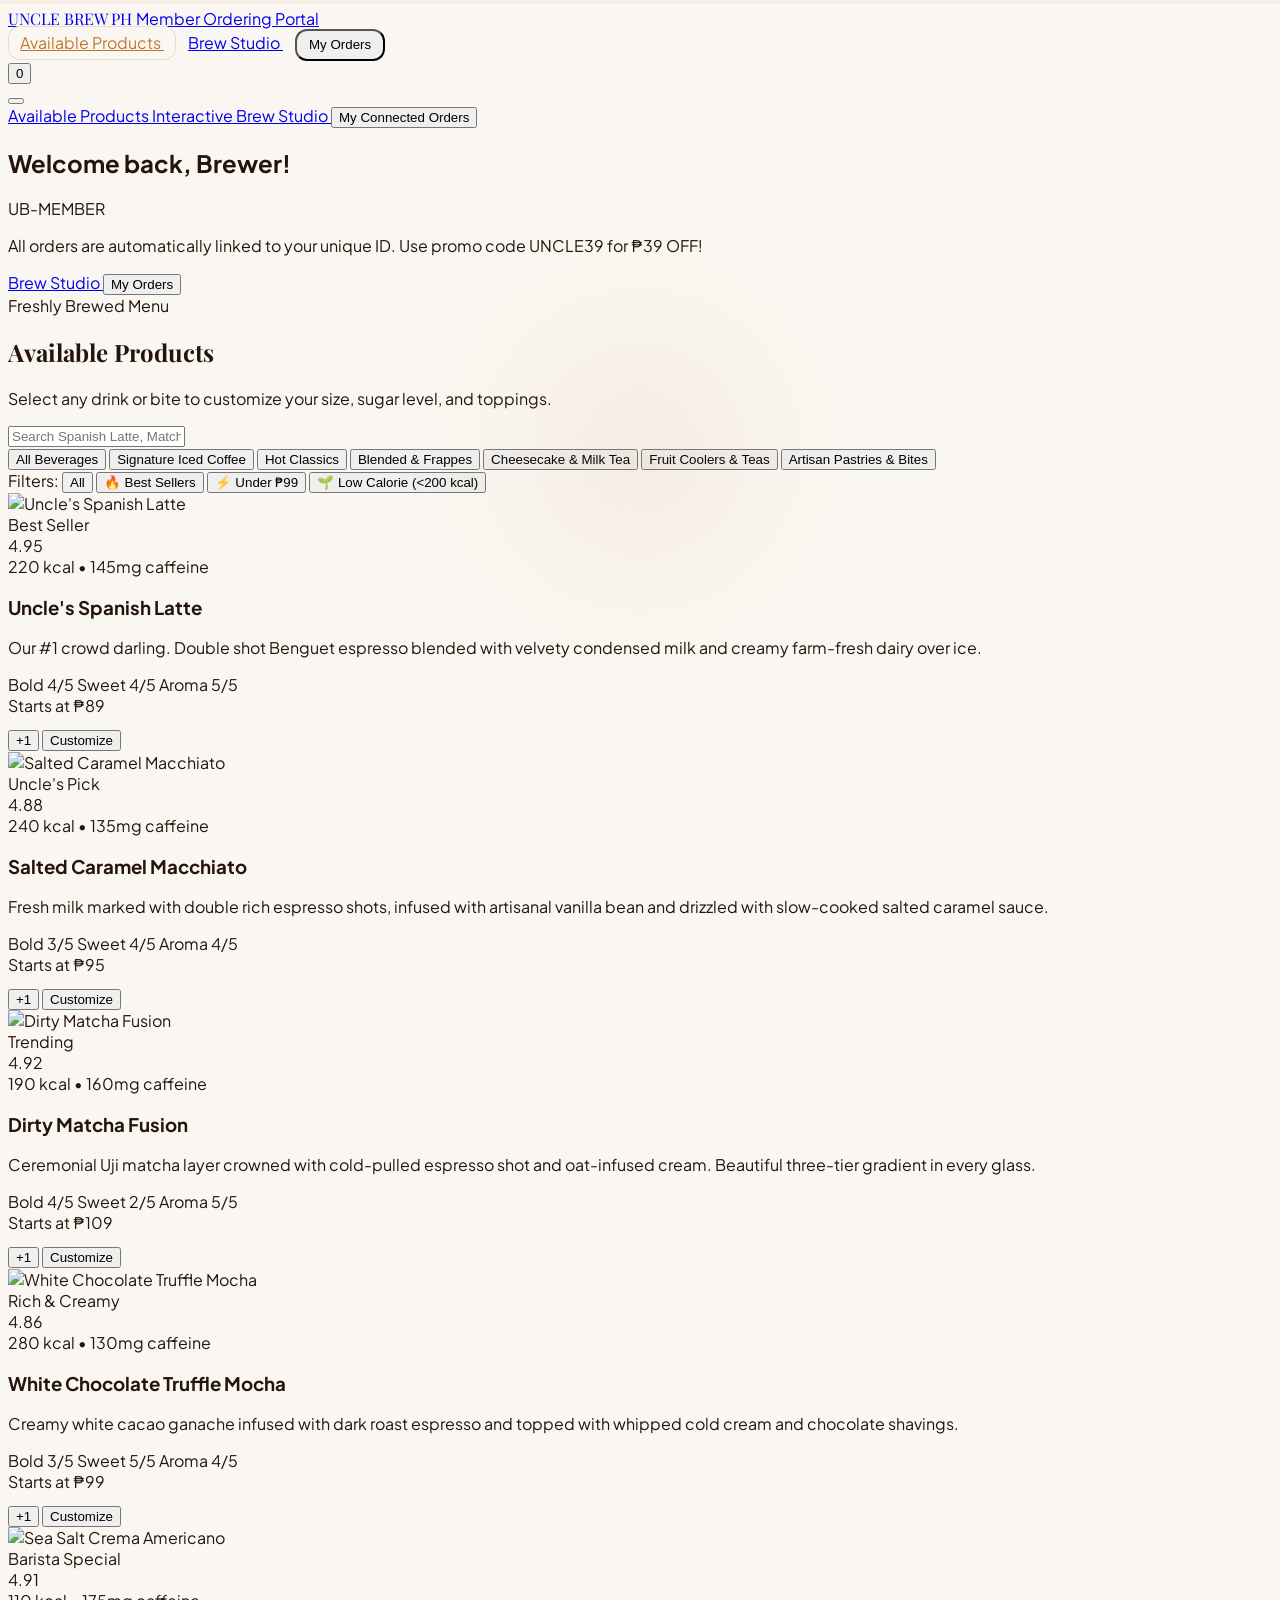
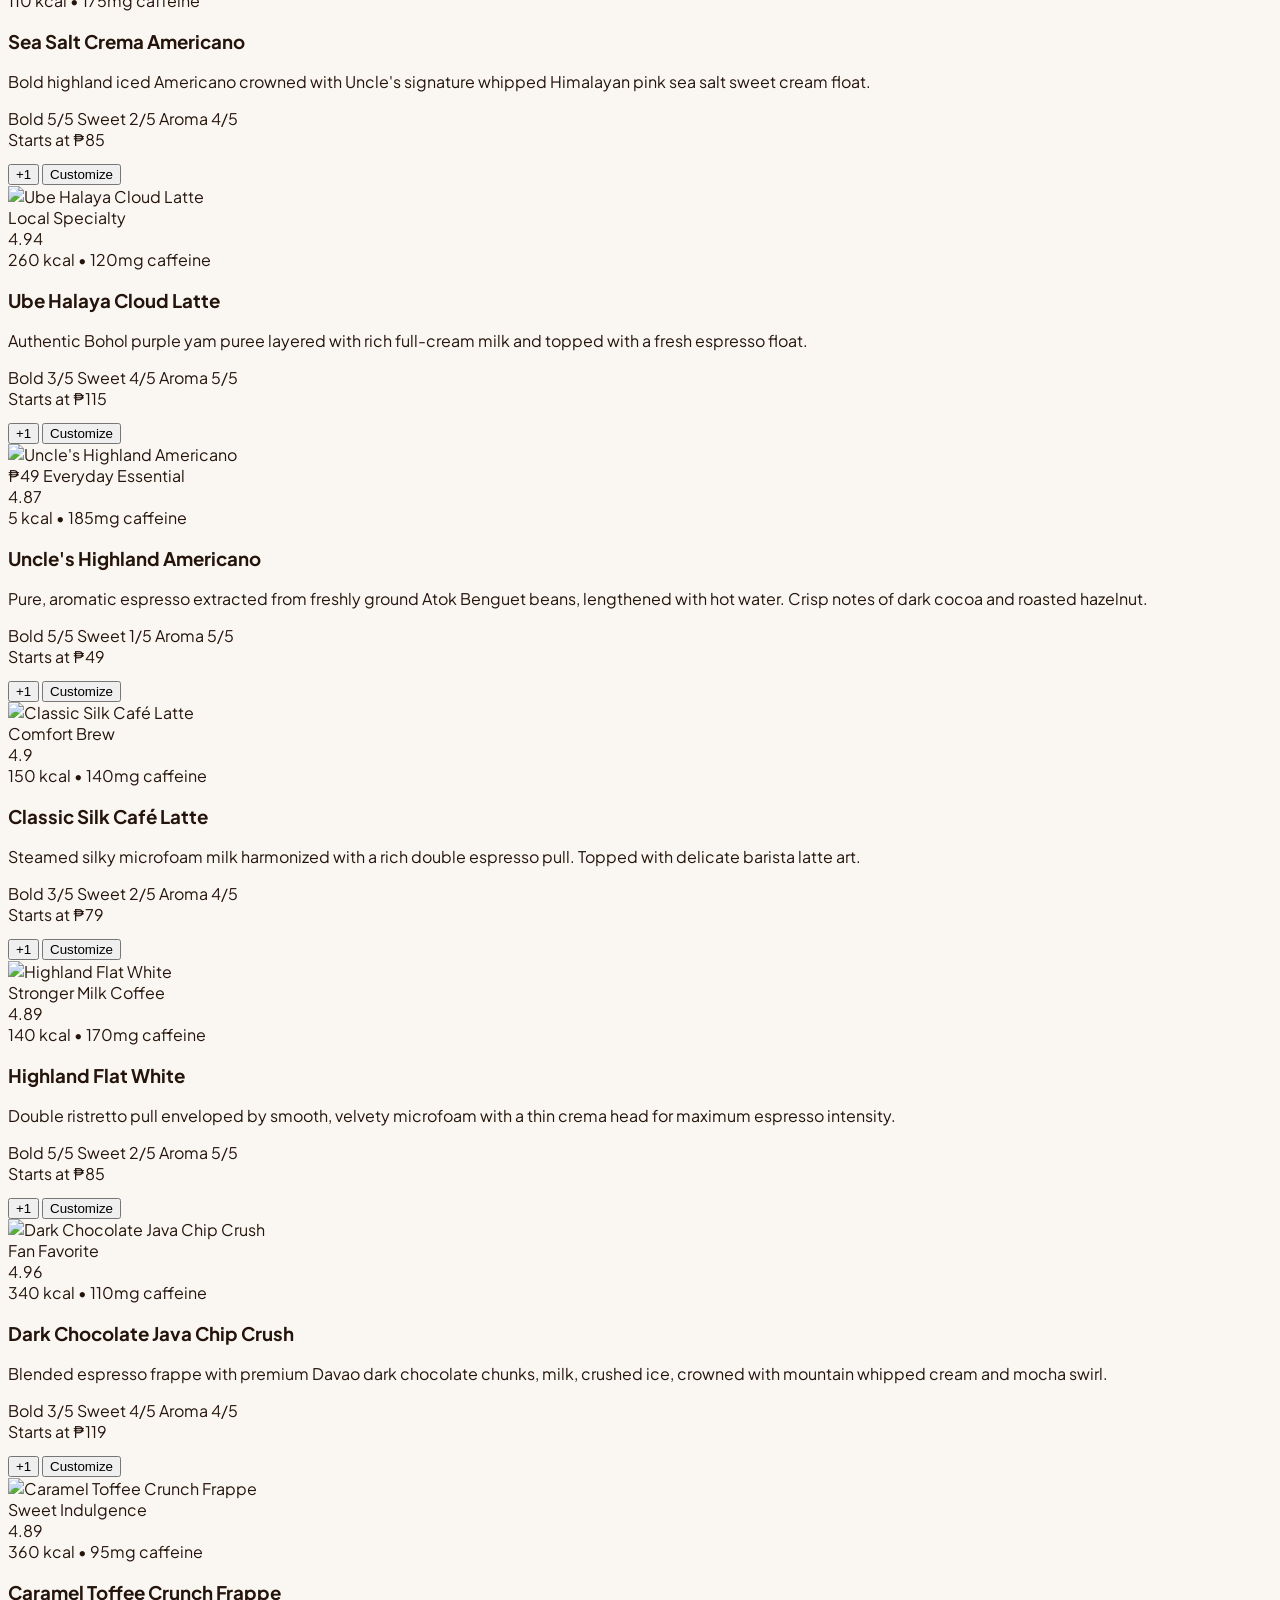
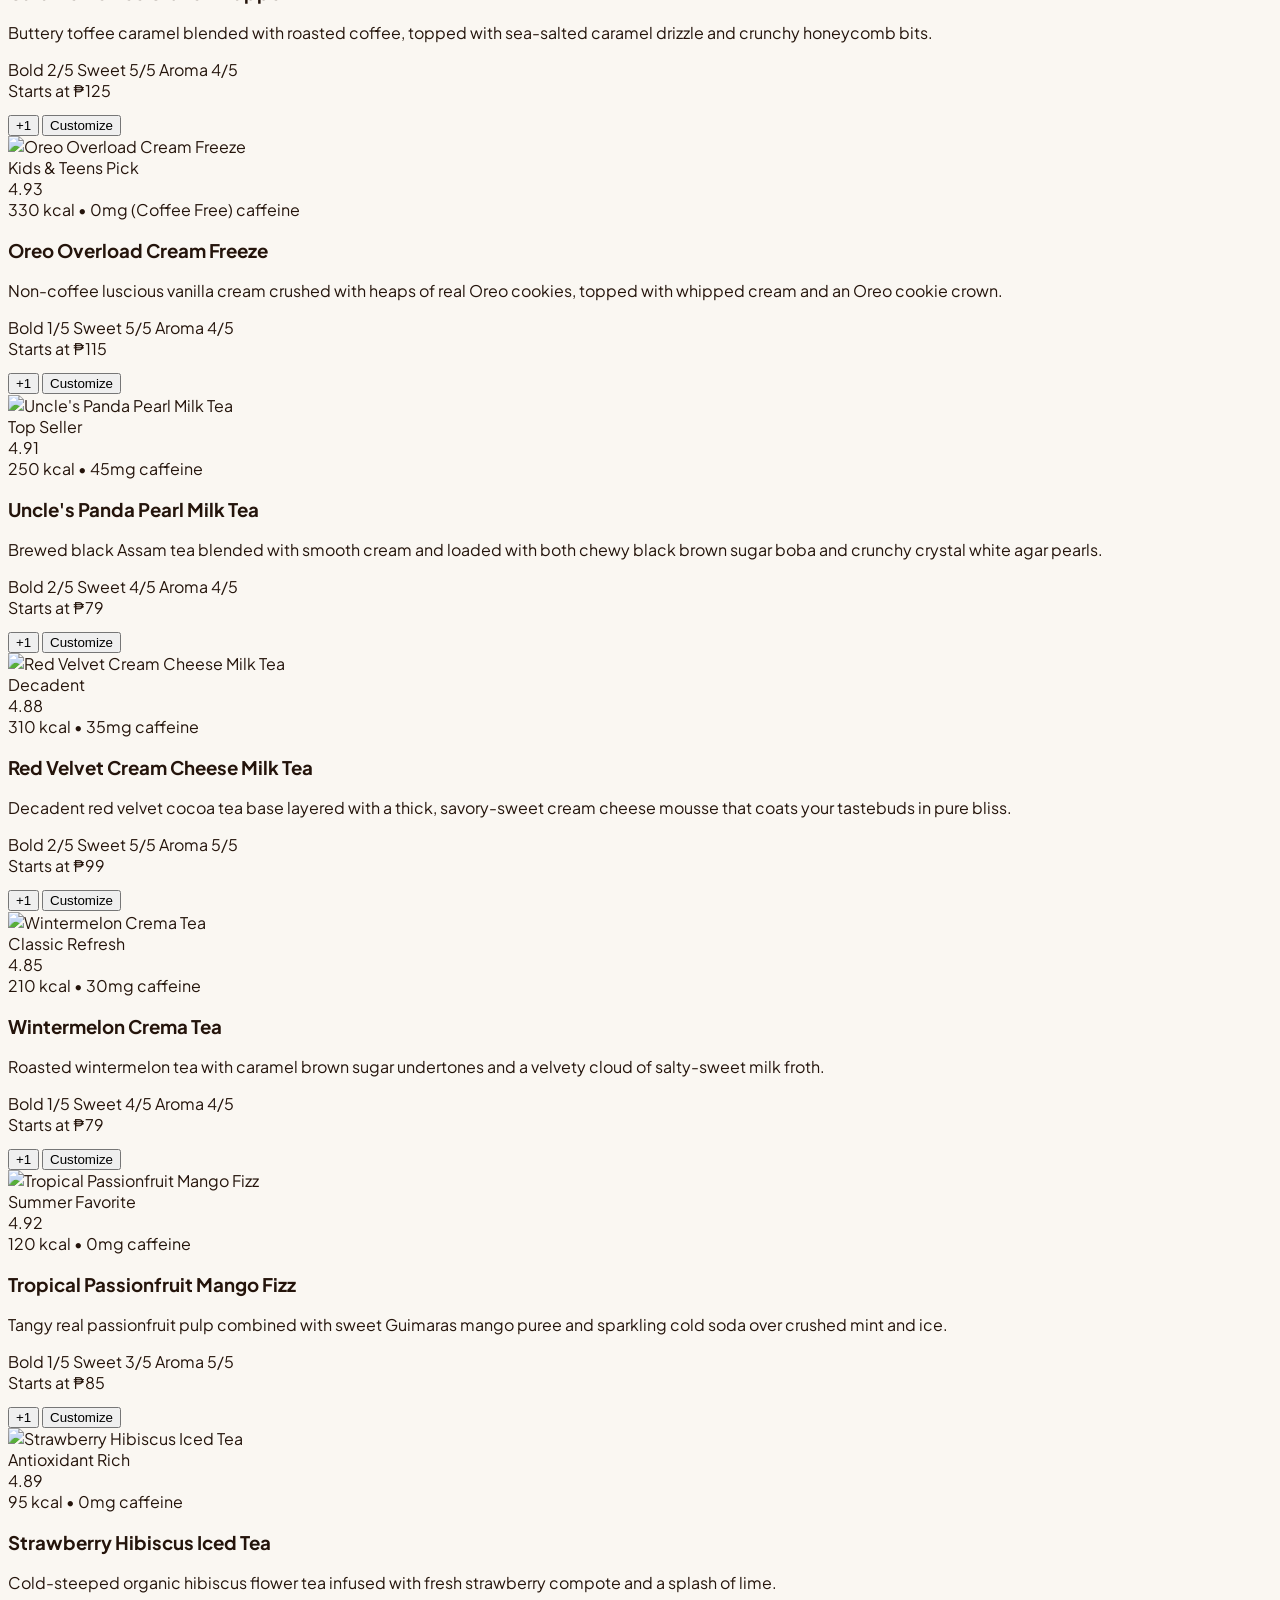
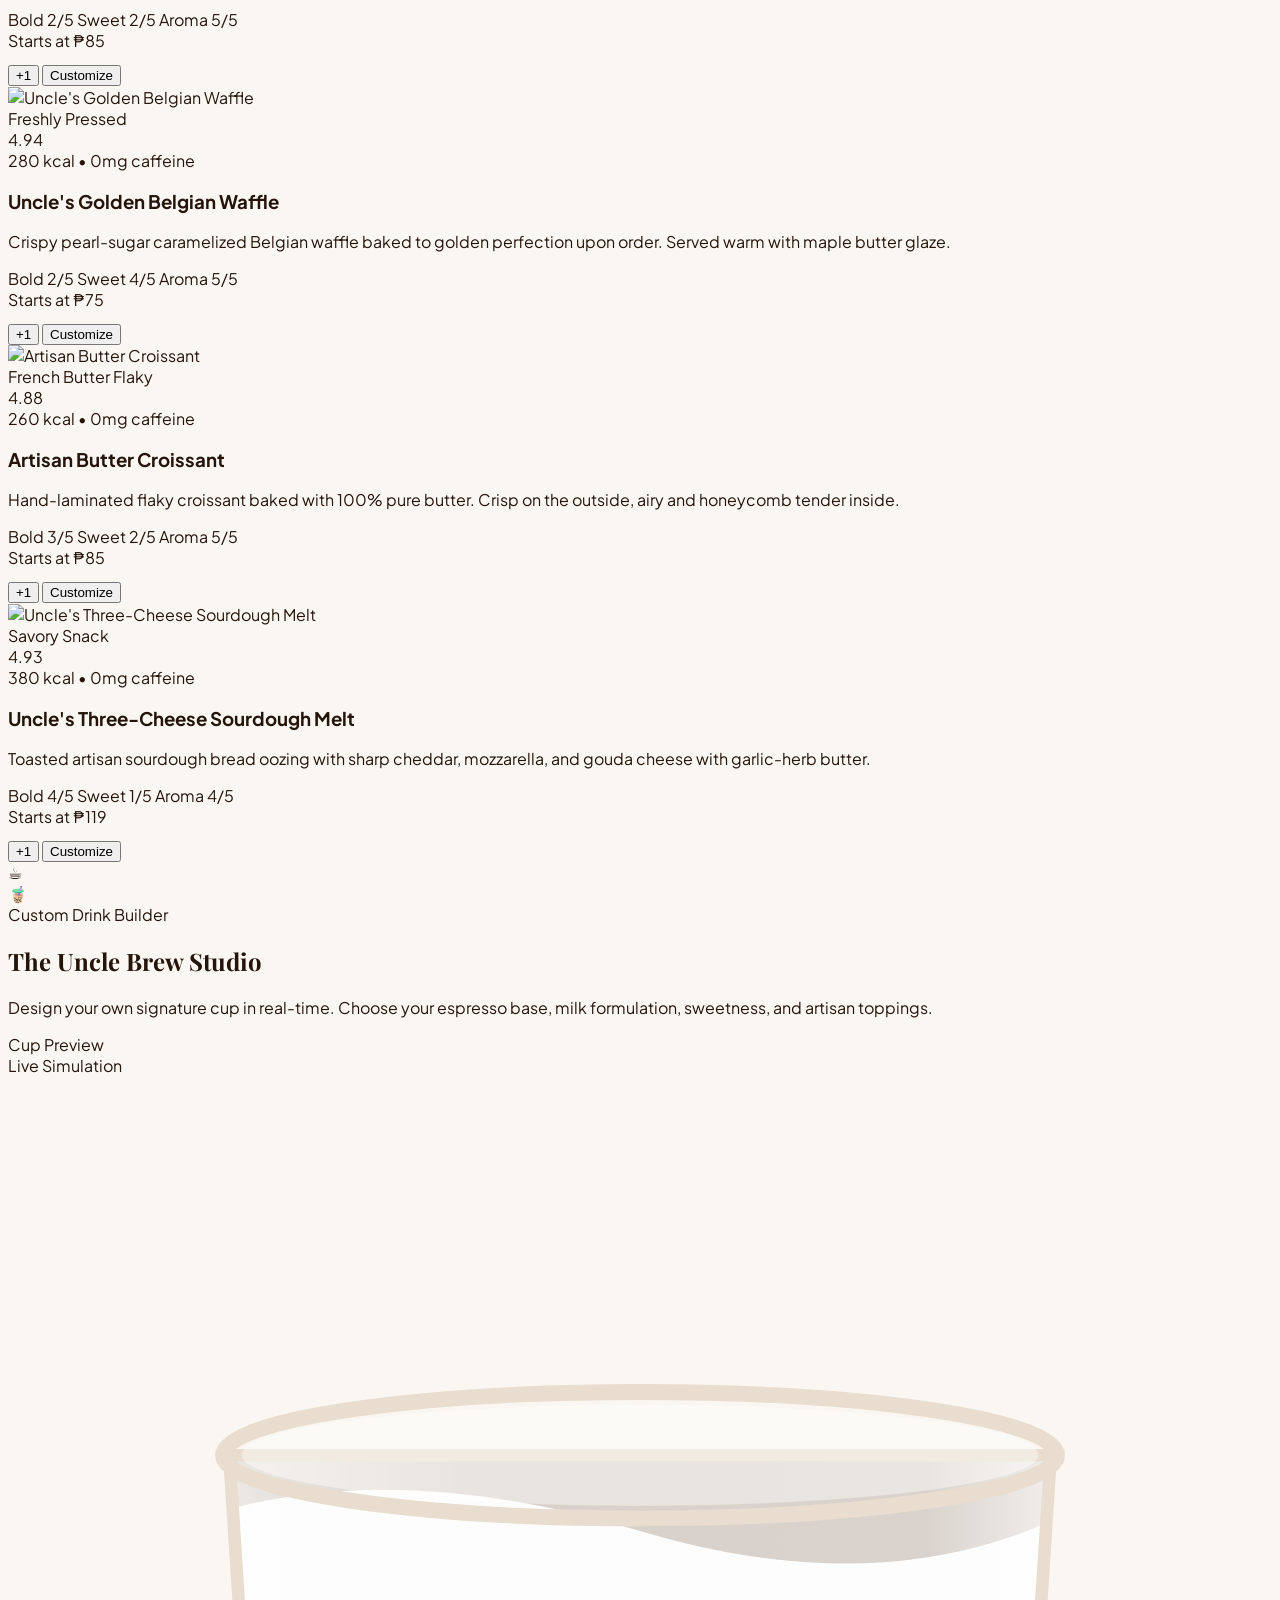
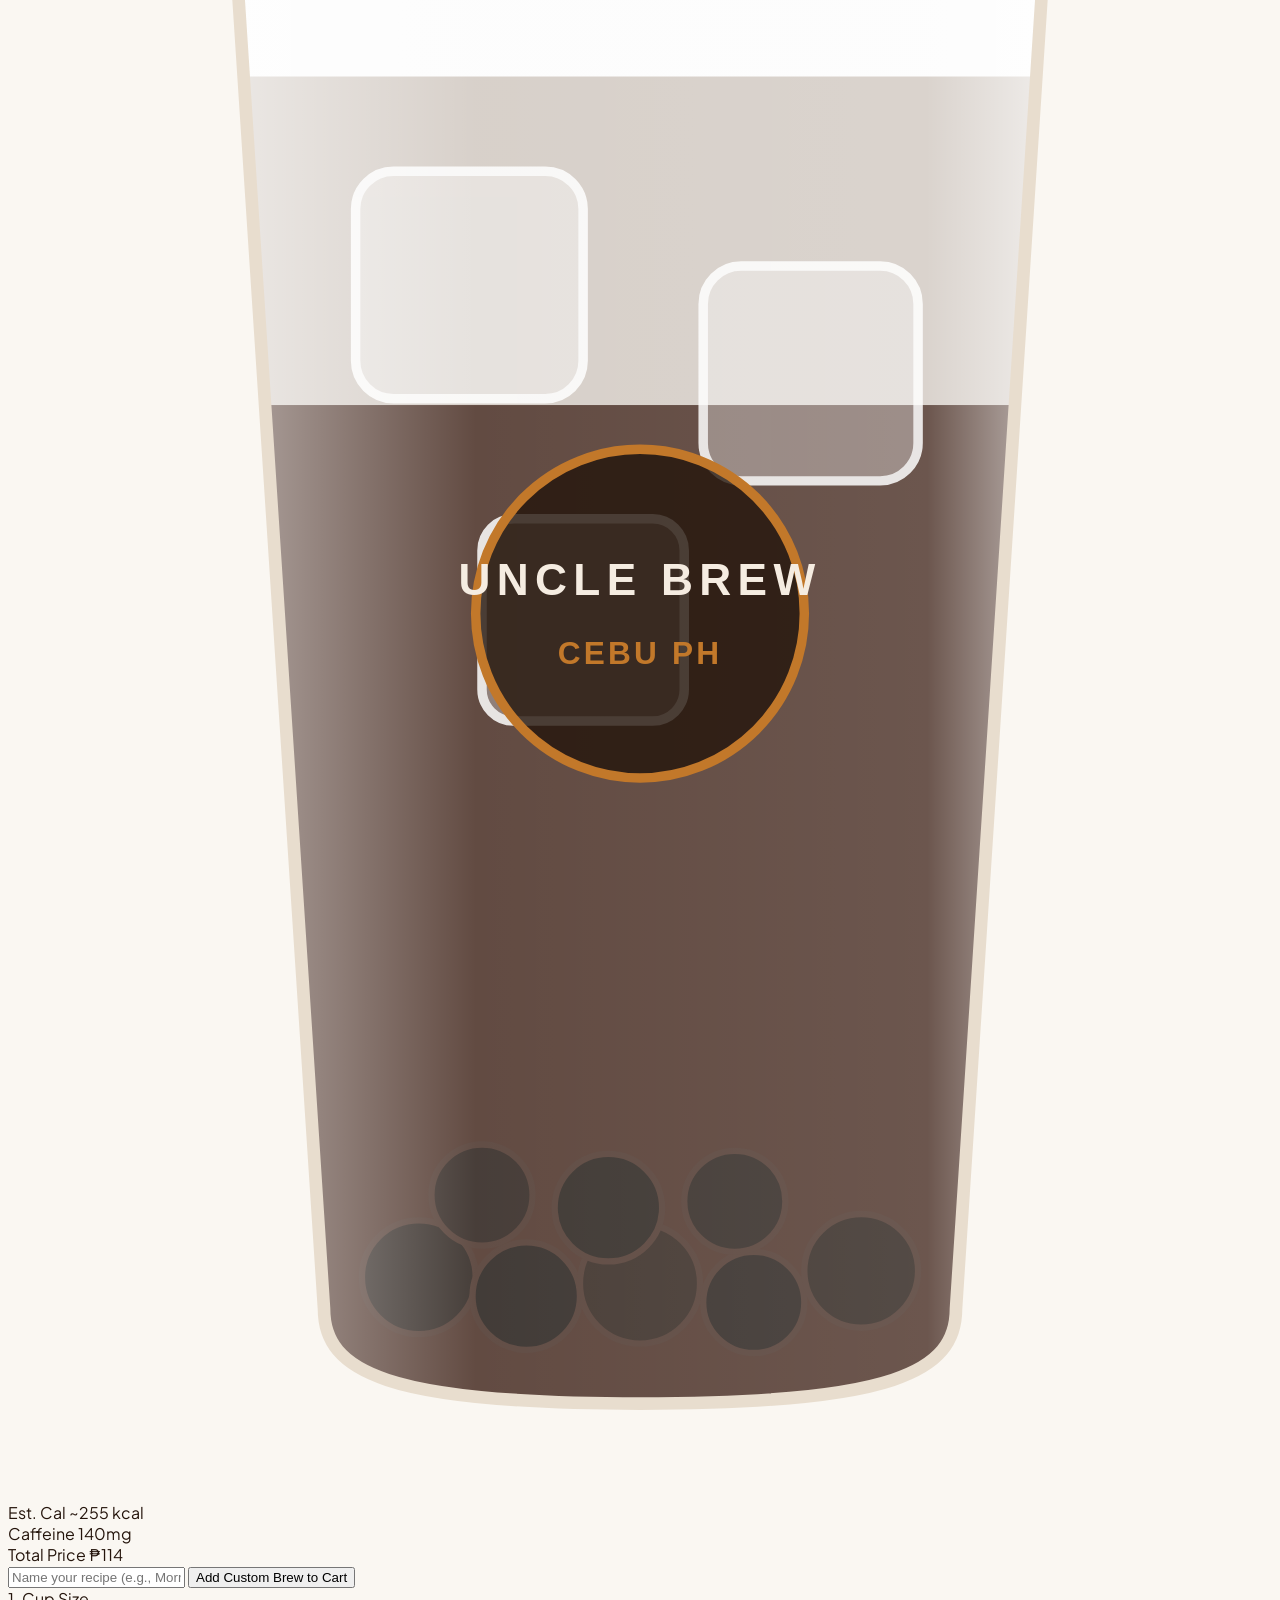
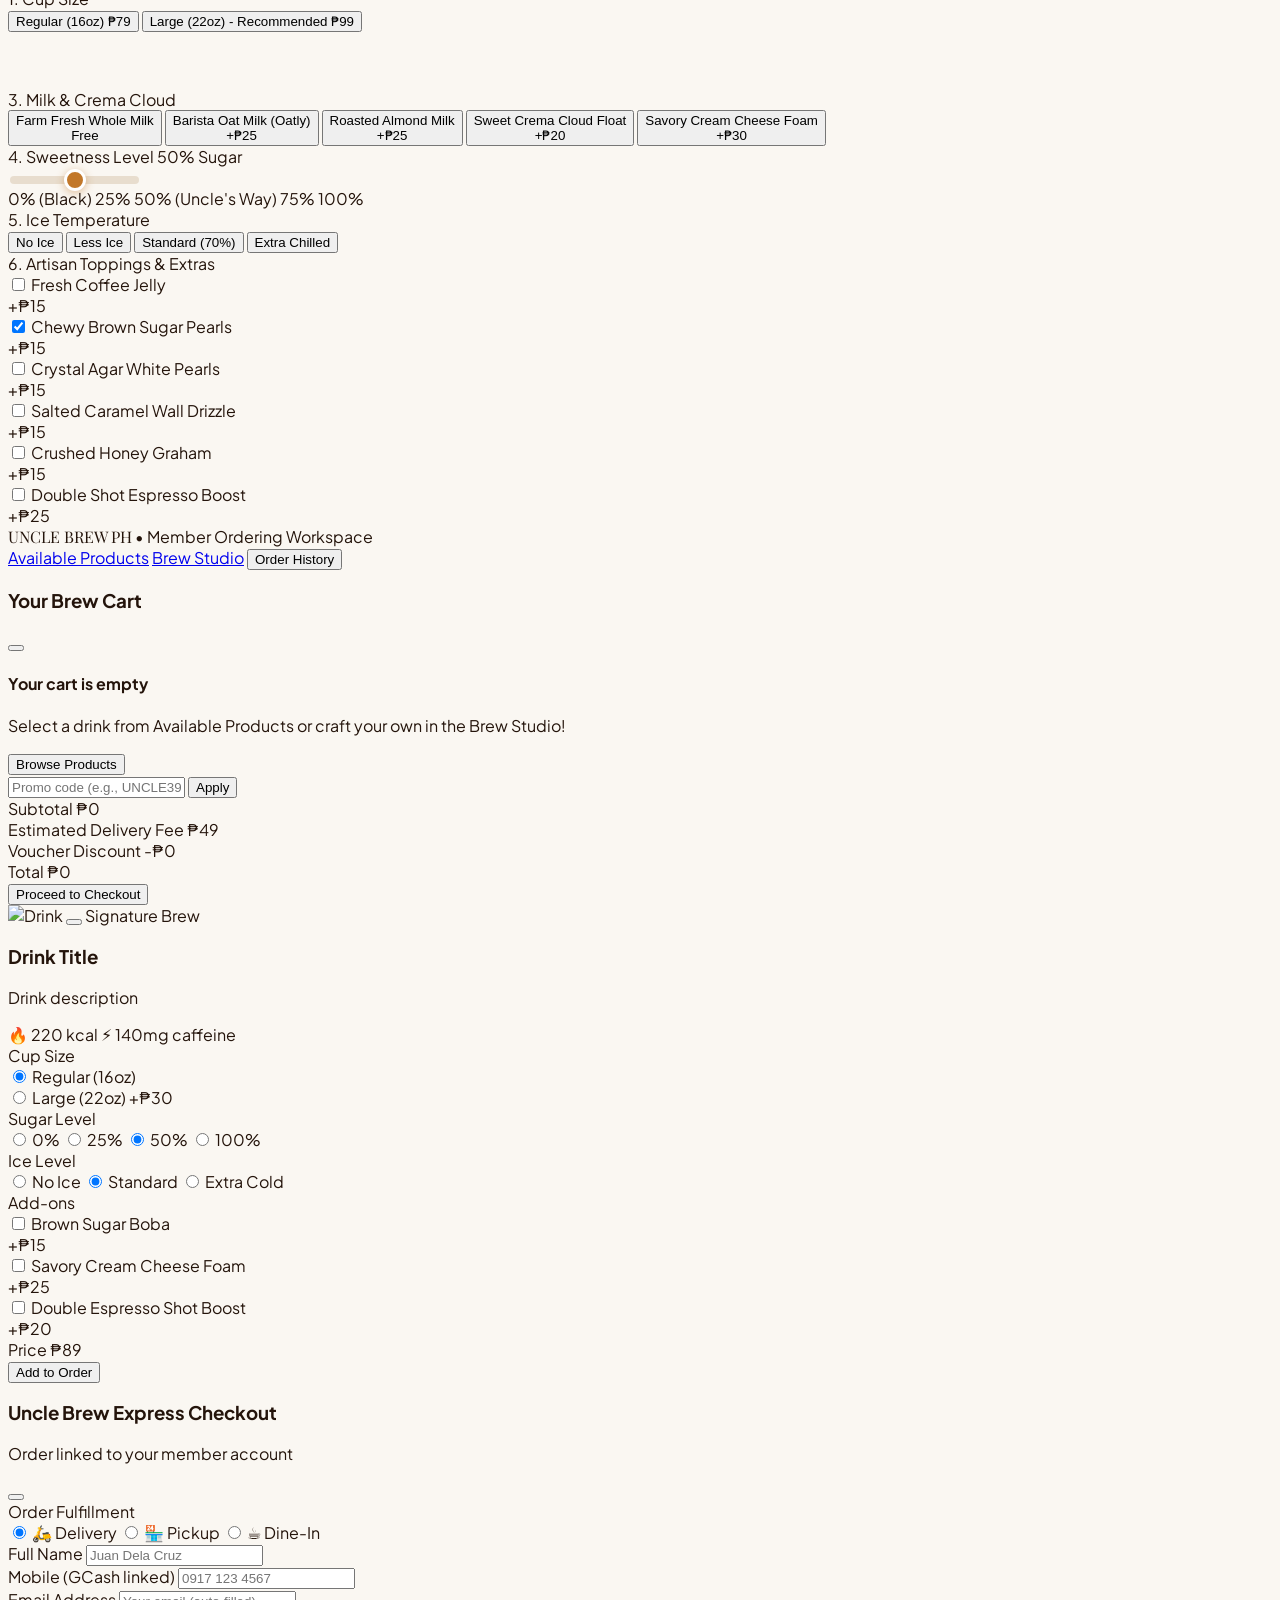
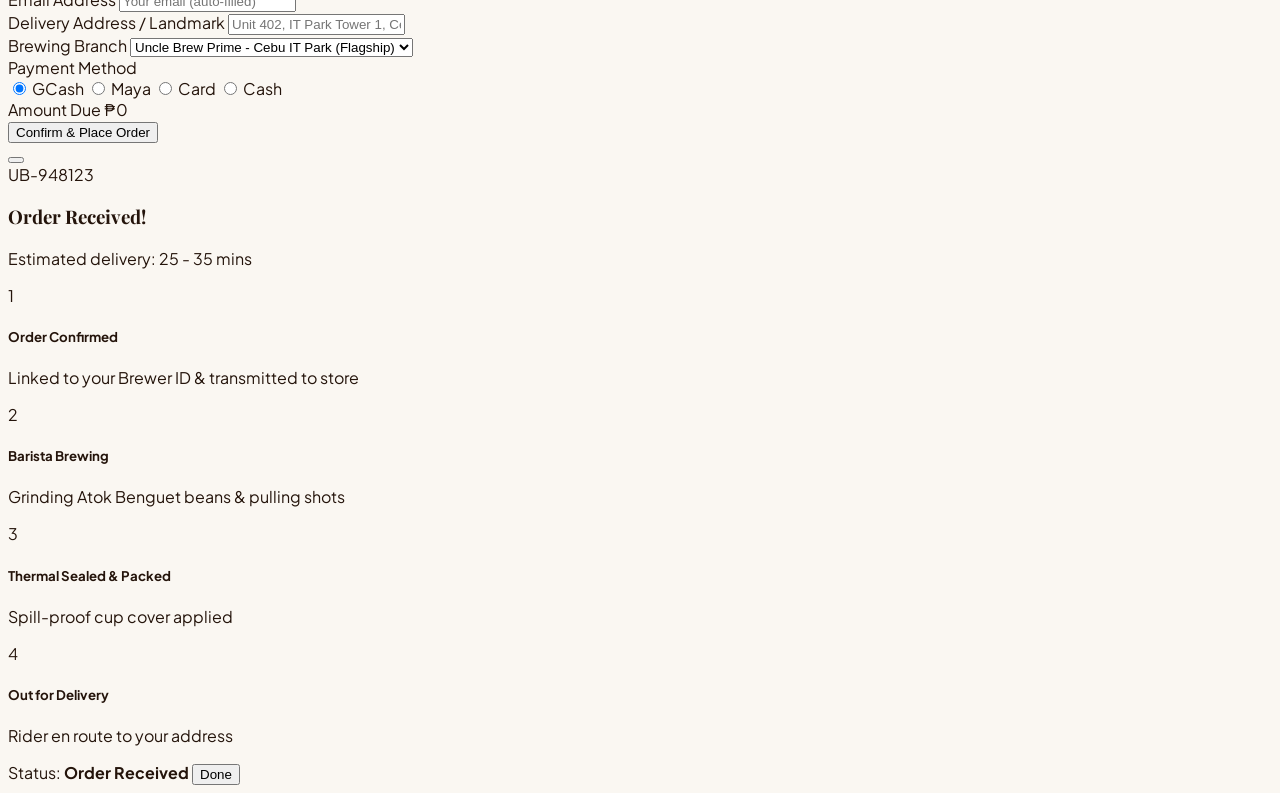
==== commit e7b22263: "with landing page" ====
--- a/index.html
+++ b/index.html
@@ -3,10 +3,17 @@
 <head>
   <meta charset="UTF-8">
   <meta name="viewport" content="width=device-width, initial-scale=1.0">
-  <title>Uncle Brew | Specialty Coffee & Refreshers | Your Everyday Premium Brew</title>
-  <meta name="description" content="Uncle Brew is the Philippines' favorite everyday café offering authentic highland espresso, signature Spanish Lattes, cheesecake milk teas, and high-growth franchise opportunities.">
+  <title>Uncle Brew | Member Café Portal — Order & Brew Studio</title>
+  <meta name="description" content="Uncle Brew Member Ordering Portal — Browse available specialty coffee & refreshers or craft your custom cup in the Brew Studio.">
 
   <!-- Tailwind CSS CDN -->
+  <script>
+    const _origWarn = console.warn;
+    console.warn = function(...args) {
+      if (args[0] && typeof args[0] === 'string' && args[0].includes('cdn.tailwindcss.com')) return;
+      return _origWarn.apply(console, args);
+    };
+  </script>
   <script src="https://cdn.tailwindcss.com"></script>
   <script>
     tailwind.config = {
@@ -15,17 +22,17 @@
         extend: {
           colors: {
             coffee: {
-              50: '#FAF7F2',   // Warm milk cream canvas
-              100: '#F5ECE1',  // Light latte cream
-              200: '#E8DDCE',  // Soft foam border
-              300: '#DCC3AB',  // Roasted almond
-              400: '#C2782A',  // Golden caramel accent
-              500: '#A35B1B',  // Rich toffee
-              600: '#7E3E12',  // Cinnamon roast
-              700: '#5E2F10',  // Dark roast
-              800: '#42220D',  // Heavy mocha
-              900: '#2B160A',  // Pure espresso
-              950: '#180B05',  // Midnight roast
+              50: '#FAF7F2',
+              100: '#F5ECE1',
+              200: '#E8DDCE',
+              300: '#DCC3AB',
+              400: '#C2782A',
+              500: '#A35B1B',
+              600: '#7E3E12',
+              700: '#5E2F10',
+              800: '#42220D',
+              900: '#2B160A',
+              950: '#180B05',
             }
           },
           fontFamily: {
@@ -42,20 +49,11 @@
   <link rel="preconnect" href="https://fonts.gstatic.com" crossorigin>
   <link href="https://fonts.googleapis.com/css2?family=Playfair+Display:ital,wght@0,600;0,700;0,900;1,600&family=Plus+Jakarta+Sans:wght@300;400;500;600;700;800&display=swap" rel="stylesheet">
 
-  <!-- Leaflet CSS for Store Map -->
-  <link rel="stylesheet" href="https://unpkg.com/leaflet@1.9.4/dist/leaflet.css" />
-
   <!-- Lucide Icons -->
   <script src="https://unpkg.com/lucide@latest"></script>
 
-  <!-- Leaflet JS -->
-  <script src="https://unpkg.com/leaflet@1.9.4/dist/leaflet.js"></script>
-
   <!-- Canvas Confetti -->
   <script src="https://cdn.jsdelivr.net/npm/canvas-confetti@1.6.0/dist/confetti.browser.min.js"></script>
-
-  <!-- Chart.js for Franchise ROI -->
-  <script src="https://cdn.jsdelivr.net/npm/chart.js"></script>
 
   <!-- Supabase JS Client v2 -->
   <script src="https://cdn.jsdelivr.net/npm/@supabase/supabase-js@2"></script>
@@ -65,86 +63,56 @@
 </head>
 <body class="bg-[#FAF7F2] text-[#24140B] antialiased selection:bg-[#C2782A] selection:text-white min-h-screen flex flex-col justify-between">
 
-  <!-- TOP ANNOUNCEMENT BAR (Rich Roasted Espresso) -->
-  <aside aria-label="Announcement" class="bg-[#24140B] text-[#F5ECE1] text-xs font-semibold py-2.5 px-4 text-center flex items-center justify-between z-50 sticky top-0 shadow-sm border-b border-[#382014]">
-    <div class="hidden md:flex items-center gap-2">
-      <span class="w-2 h-2 rounded-full bg-[#C2782A] animate-ping"></span>
-      <span class="text-[#DCC3AB]">Cebu Flagship • Now Serving Nationwide at 150+ Locations</span>
-    </div>
-    <div class="flex-1 md:flex-initial text-center font-bold tracking-wide">
-      ☕ Everyday Special: Use code <span class="bg-[#C2782A] text-white px-2 py-0.5 rounded font-mono uppercase shadow-sm">UNCLE39</span> for ₱39 OFF!
-    </div>
-    <div class="flex items-center gap-2.5">
-      <!-- Supabase Cloud DB Status Button -->
-      <button id="supabase-status-badge" type="button" class="flex items-center gap-1.5 px-2.5 py-1 rounded-full bg-[#382014] hover:bg-[#4F2E1E] text-[#F5ECE1] border border-[#5E2F10] text-[11px] font-bold transition-all" title="Supabase Database Status">
-        <i data-lucide="database" class="w-3.5 h-3.5 text-[#C2782A]"></i>
-        <span id="supabase-status-label">Supabase: Connected</span>
-      </button>
-
-      <!-- Ambient Audio Toggle -->
-      <button id="btn-toggle-ambient-audio" type="button" class="flex items-center gap-1.5 px-2.5 py-1 rounded-full bg-[#382014] hover:bg-[#4F2E1E] text-[#F5ECE1] border border-[#5E2F10] text-[11px] font-bold transition-all" title="Toggle cozy café background sounds">
-        <i data-lucide="volume-2" class="w-3.5 h-3.5 text-[#C2782A]" id="ambient-audio-icon"></i>
-        <span id="ambient-audio-label">Café Sound: OFF</span>
-      </button>
-    </div>
-  </aside>
-
-  <!-- MAIN NAVIGATION (Airy, Frosted Café White) -->
-  <header class="sticky top-9 z-40 bg-white/95 backdrop-blur-md border-b border-[#E8DDCE] transition-all shadow-sm">
-    <div class="max-w-7xl mx-auto px-4 sm:px-6 lg:px-8 h-20 flex items-center justify-between gap-4">
+  <!-- =========================================================================
+       CLEAN APP NAVIGATION BAR
+       ========================================================================= -->
+  <header class="sticky top-0 z-40 bg-white/95 backdrop-blur-md border-b border-[#E8DDCE] shadow-sm">
+    <div class="max-w-7xl mx-auto px-3.5 sm:px-6 lg:px-8 h-16 sm:h-20 flex items-center justify-between gap-2 sm:gap-4">
       
       <!-- Brand Logo -->
-      <a href="#hero" class="flex items-center gap-3 group">
-        <div class="w-12 h-12 rounded-2xl bg-gradient-to-br from-[#C2782A] via-[#A35B1B] to-[#2B160A] flex items-center justify-center shadow-md shadow-[#2B160A]/15 group-hover:scale-105 transition-transform">
-          <i data-lucide="coffee" class="w-6 h-6 text-white"></i>
-        </div>
-        <div>
-          <span class="font-serif text-2xl font-black tracking-tight text-[#24140B] flex items-center gap-1">
-            UNCLE BREW <span class="text-[#C2782A] text-sm font-sans font-extrabold">PH</span>
+      <a href="#menu" class="flex items-center gap-2.5 sm:gap-3 group min-w-0">
+        <div class="w-9 h-9 sm:w-11 sm:h-11 rounded-2xl bg-gradient-to-br from-[#C2782A] via-[#A35B1B] to-[#2B160A] flex items-center justify-center shadow-md shadow-[#2B160A]/15 group-hover:scale-105 transition-transform shrink-0">
+          <i data-lucide="coffee" class="w-4 h-4 sm:w-5 sm:h-5 text-white"></i>
+        </div>
+        <div class="truncate">
+          <span class="font-serif text-base sm:text-xl font-black tracking-tight text-[#24140B] flex items-center gap-1">
+            UNCLE BREW <span class="text-[#C2782A] text-[10px] sm:text-xs font-sans font-extrabold">PH</span>
           </span>
-          <span class="text-[10px] text-[#8E7A6E] block tracking-widest uppercase font-bold">Specialty Coffee & Refreshers</span>
+          <span class="text-[9px] sm:text-[10px] text-[#8E7A6E] block tracking-widest uppercase font-bold truncate">Member Ordering Portal</span>
         </div>
       </a>
 
-      <!-- Desktop Nav Links -->
-      <nav class="hidden lg:flex items-center gap-6 text-sm font-semibold text-[#4F2E1E]">
-        <a href="#menu" class="hover:text-[#C2782A] transition-colors">Menu</a>
-        <a href="#barista-lab" class="hover:text-[#C2782A] transition-colors flex items-center gap-1.5">
-          <i data-lucide="flame" class="w-3.5 h-3.5 text-[#C2782A]"></i>
-          <span>Barista Lab</span>
+      <!-- Desktop Navigation Links -->
+      <nav class="hidden md:flex items-center gap-4 text-sm font-semibold text-[#4F2E1E]">
+        <a href="#menu" data-scroll-spy="menu" class="nav-scroll-link active-section-link hover:text-[#C2782A] transition-colors flex items-center gap-1.5">
+          <i data-lucide="coffee" class="w-4 h-4 text-[#C2782A]"></i>
+          <span>Available Products</span>
         </a>
-        <a href="#mood-finder" class="hover:text-[#C2782A] transition-colors flex items-center gap-1.5">
-          <i data-lucide="compass" class="w-3.5 h-3.5 text-[#C2782A]"></i>
-          <span>Mood Matcher</span>
-        </a>
-        <a href="#brew-studio" class="hover:text-[#C2782A] transition-colors flex items-center gap-1.5">
-          <i data-lucide="sparkles" class="w-3.5 h-3.5 text-[#C2782A]"></i>
+        <a href="#brew-studio" data-scroll-spy="brew-studio" class="nav-scroll-link hover:text-[#C2782A] transition-colors flex items-center gap-1.5">
+          <i data-lucide="sparkles" class="w-4 h-4 text-[#C2782A]"></i>
           <span>Brew Studio</span>
         </a>
-        <a href="#franchise" class="hover:text-[#C2782A] transition-colors flex items-center gap-1.5">
-          <span class="w-2 h-2 rounded-full bg-[#C2782A]"></span>
-          <span>Franchise & ROI</span>
-        </a>
-        <a href="#stores" class="hover:text-[#C2782A] transition-colors">Branches</a>
-        <a href="#loyalty" class="hover:text-[#C2782A] transition-colors">Rewards</a>
+        <button type="button" onclick="window.brewAuth?.openOrderHistoryModal()" class="nav-scroll-link hover:text-[#C2782A] transition-colors flex items-center gap-1.5">
+          <i data-lucide="package" class="w-4 h-4 text-[#C2782A]"></i>
+          <span>My Orders</span>
+        </button>
       </nav>
 
       <!-- Right Action Items -->
       <div class="flex items-center gap-3">
-        <!-- Order Online Button -->
-        <a href="#menu" class="hidden sm:inline-flex items-center gap-2 px-4 py-2.5 rounded-xl bg-[#24140B] hover:bg-[#3D2214] text-white font-bold text-xs transition-all shadow-md shadow-[#24140B]/15 active:scale-95">
-          <i data-lucide="shopping-bag" class="w-4 h-4 text-[#C2782A]"></i>
-          <span>Order Online</span>
-        </a>
-
         <!-- Cart Button -->
         <button type="button" class="btn-open-cart relative p-2.5 rounded-xl bg-white border border-[#E8DDCE] hover:border-[#C2782A] transition-all text-[#24140B] hover:text-[#C2782A] shadow-sm" aria-label="Open Shopping Cart">
           <i data-lucide="shopping-cart" class="w-5 h-5"></i>
           <span class="cart-count-badge hidden absolute -top-1.5 -right-1.5 w-5 h-5 rounded-full bg-[#C2782A] text-white text-[11px] font-black flex items-center justify-center shadow">0</span>
         </button>
 
+        <!-- User Account Chip (populated by auth.js) -->
+        <div id="nav-user-chip" class="flex items-center">
+          <div class="w-28 h-9 rounded-xl bg-[#FAF7F2] border border-[#E8DDCE] animate-pulse"></div>
+        </div>
+
         <!-- Mobile Menu Hamburger -->
-        <button type="button" id="btn-mobile-menu" class="lg:hidden p-2.5 rounded-xl bg-white border border-[#E8DDCE] text-[#24140B]" aria-label="Toggle navigation menu">
+        <button type="button" id="btn-mobile-menu" class="md:hidden p-2.5 rounded-xl bg-white border border-[#E8DDCE] text-[#24140B]" aria-label="Toggle navigation menu">
           <i data-lucide="menu" class="w-5 h-5"></i>
         </button>
       </div>
@@ -152,1098 +120,344 @@
     </div>
 
     <!-- Mobile Drawer Nav -->
-    <div id="mobile-menu-drawer" class="hidden lg:hidden border-t border-[#E8DDCE] bg-white px-6 py-4 space-y-3 text-sm shadow-lg">
-      <a href="#menu" class="block py-2 text-[#4F2E1E] hover:text-[#C2782A] font-semibold">Full Menu</a>
-      <a href="#barista-lab" class="block py-2 text-[#C2782A] font-bold flex items-center gap-2">
-        <i data-lucide="flame" class="w-4 h-4"></i> Barista Lab (Pull Espresso)
+    <div id="mobile-menu-drawer" class="hidden md:hidden border-t border-[#E8DDCE] bg-white px-6 py-4 space-y-3 text-sm shadow-lg">
+      <a href="#menu" class="block py-2 text-[#24140B] hover:text-[#C2782A] font-bold flex items-center gap-2">
+        <i data-lucide="coffee" class="w-4 h-4 text-[#C2782A]"></i> Available Products
       </a>
-      <a href="#mood-finder" class="block py-2 text-[#C2782A] font-bold flex items-center gap-2">
-        <i data-lucide="compass" class="w-4 h-4"></i> Mood Matcher (Craving Quiz)
+      <a href="#brew-studio" class="block py-2 text-[#24140B] hover:text-[#C2782A] font-bold flex items-center gap-2">
+        <i data-lucide="sparkles" class="w-4 h-4 text-[#C2782A]"></i> Interactive Brew Studio
       </a>
-      <a href="#brew-studio" class="block py-2 text-[#C2782A] font-bold flex items-center gap-2">
-        <i data-lucide="sparkles" class="w-4 h-4"></i> Interactive Brew Studio
-      </a>
-      <a href="#franchise" class="block py-2 text-[#4F2E1E] hover:text-[#C2782A] font-medium">Franchise & ROI Calculator</a>
-      <a href="#stores" class="block py-2 text-[#4F2E1E] hover:text-[#C2782A] font-medium">Branch Locator (150+ Stores)</a>
-      <a href="#loyalty" class="block py-2 text-[#4F2E1E] hover:text-[#C2782A] font-medium">BrewClub Stamp Rewards</a>
-      <a href="#story" class="block py-2 text-[#4F2E1E] hover:text-[#C2782A] font-medium">About Uncle Brew</a>
+      <button type="button" onclick="window.brewAuth?.openOrderHistoryModal()" class="w-full text-left py-2 text-[#4F2E1E] hover:text-[#C2782A] font-semibold flex items-center gap-2">
+        <i data-lucide="package" class="w-4 h-4 text-[#C2782A]"></i> My Connected Orders
+      </button>
     </div>
   </header>
 
-  <!-- HERO SECTION (Generous Whitespace, Warm Cream & Roasted Espresso) -->
-  <section id="hero" class="relative overflow-hidden pt-16 pb-24 lg:pt-24 lg:pb-36 bg-gradient-to-b from-[#FAF7F2] via-[#F7F2EB] to-[#FAF7F2]">
-    <!-- Ambient Warm Coffee Lighting -->
-    <div class="absolute -top-40 left-1/2 -translate-x-1/2 w-[700px] h-[700px] bg-[#C2782A]/10 rounded-full blur-3xl pointer-events-none -z-10"></div>
-    <div class="absolute top-1/2 right-10 w-[400px] h-[400px] bg-[#DCC3AB]/20 rounded-full blur-2xl pointer-events-none -z-10"></div>
-
-    <div class="max-w-7xl mx-auto px-4 sm:px-6 lg:px-8">
-      <div class="grid grid-cols-1 lg:grid-cols-12 gap-12 lg:gap-16 items-center">
+  <main class="flex-1">
+    <!-- =========================================================================
+         1. AVAILABLE PRODUCTS SECTION (Displayed Immediately After Login)
+         ========================================================================= -->
+    <section id="menu" class="py-12 sm:py-16 bg-[#FAF7F2] relative overflow-hidden">
+      <!-- Ambient Scroll-Parallax Coffee Accents -->
+      <div data-parallax-speed="-0.12" class="scroll-parallax-float hidden lg:flex absolute top-20 -right-10 w-64 h-64 rounded-full bg-[#C2782A]/[0.04] blur-3xl"></div>
+      <div data-parallax-speed="0.08" class="scroll-parallax-float hidden lg:flex absolute bottom-32 -left-16 w-72 h-72 rounded-full bg-[#24140B]/[0.03] blur-3xl"></div>
+
+      <div class="max-w-7xl mx-auto px-4 sm:px-6 lg:px-8 relative z-10">
+
+        <!-- Member Welcome Strip -->
+        <div data-scroll-reveal="scale" class="mb-10 p-4 sm:px-6 sm:py-4 rounded-2xl bg-white border border-[#E8DDCE] shadow-sm flex flex-col sm:flex-row sm:items-center justify-between gap-4">
+          <div class="flex items-center gap-3">
+            <div class="w-10 h-10 rounded-xl bg-[#24140B] text-[#C2782A] flex items-center justify-center font-bold shrink-0">
+              <i data-lucide="user-check" class="w-5 h-5"></i>
+            </div>
+            <div>
+              <div class="flex items-center gap-2 flex-wrap">
+                <h1 class="text-sm sm:text-base font-bold text-[#24140B]" id="welcome-member-name">Welcome back, Brewer!</h1>
+                <span id="welcome-member-id" class="px-2 py-0.5 rounded-md bg-[#FAF7F2] border border-[#E8DDCE] text-[#C2782A] font-mono text-[11px] font-extrabold">UB-MEMBER</span>
+              </div>
+              <p class="text-xs text-[#634F44]">All orders are automatically linked to your unique ID. Use promo code <span class="font-mono font-bold text-[#C2782A]">UNCLE39</span> for ₱39 OFF!</p>
+            </div>
+          </div>
+          <div class="flex items-center gap-2.5 shrink-0">
+            <a href="#brew-studio" class="px-4 py-2 rounded-xl bg-[#FAF7F2] hover:bg-[#F2E9DE] border border-[#E8DDCE] text-[#24140B] font-bold text-xs flex items-center gap-1.5 transition-all">
+              <i data-lucide="sparkles" class="w-3.5 h-3.5 text-[#C2782A]"></i>
+              <span>Brew Studio</span>
+            </a>
+            <button type="button" onclick="window.brewAuth?.openOrderHistoryModal()" class="px-4 py-2 rounded-xl bg-[#24140B] hover:bg-[#3D2214] text-white font-bold text-xs flex items-center gap-1.5 transition-all shadow-sm">
+              <i data-lucide="package" class="w-3.5 h-3.5 text-[#C2782A]"></i>
+              <span>My Orders</span>
+            </button>
+          </div>
+        </div>
+
+        <!-- Section Header & Search Bar -->
+        <div class="flex flex-col md:flex-row md:items-end justify-between gap-6 mb-10">
+          <div data-scroll-reveal="left">
+            <span class="text-xs font-bold tracking-widest uppercase text-[#C2782A]">Freshly Brewed Menu</span>
+            <h2 class="text-3xl sm:text-4xl font-black font-serif text-[#24140B] mt-1">Available Products</h2>
+            <p class="text-xs sm:text-sm text-[#634F44] mt-1">Select any drink or bite to customize your size, sugar level, and toppings.</p>
+          </div>
+
+          <!-- Search Bar -->
+          <div data-scroll-reveal="right" class="w-full md:w-80 relative">
+            <i data-lucide="search" class="w-4 h-4 absolute left-3.5 top-1/2 -translate-y-1/2 text-[#8E7A6E]"></i>
+            <input 
+              id="menu-search-input" 
+              type="text" 
+              placeholder="Search Spanish Latte, Matcha, Waffles..." 
+              class="w-full pl-10 pr-4 py-3 rounded-2xl bg-white border border-[#E8DDCE] text-xs text-[#24140B] placeholder-[#8E7A6E] focus:outline-none focus:border-[#C2782A] shadow-sm font-medium"
+            >
+          </div>
+        </div>
+
+        <!-- Category Filter Pills -->
+        <div data-scroll-reveal="up" id="menu-category-pills" class="flex items-center gap-2.5 overflow-x-auto pb-4 mb-5 scrollbar-none">
+          <!-- Rendered by JS -->
+        </div>
+
+        <!-- Quick Filter Tags -->
+        <div data-scroll-reveal="up" class="flex items-center gap-2 overflow-x-auto pb-2 mb-7 text-xs flex-nowrap sm:flex-wrap scrollbar-none">
+          <span class="text-[#8E7A6E] font-bold shrink-0">Filters:</span>
+          <button type="button" data-tag="all" class="menu-filter-tag shrink-0 px-3.5 py-1.5 rounded-xl border border-[#24140B] text-white bg-[#24140B] font-bold shadow-sm">All</button>
+          <button type="button" data-tag="bestseller" class="menu-filter-tag shrink-0 px-3.5 py-1.5 rounded-xl border border-[#E8DDCE] text-[#5E2F10] bg-white hover:border-[#C2782A] shadow-sm font-semibold">🔥 Best Sellers</button>
+          <button type="button" data-tag="under99" class="menu-filter-tag shrink-0 px-3.5 py-1.5 rounded-xl border border-[#E8DDCE] text-[#5E2F10] bg-white hover:border-[#C2782A] shadow-sm font-semibold">⚡ Under ₱99</button>
+          <button type="button" data-tag="lowcal" class="menu-filter-tag shrink-0 px-3.5 py-1.5 rounded-xl border border-[#E8DDCE] text-[#5E2F10] bg-white hover:border-[#C2782A] shadow-sm font-semibold">🌱 Low Calorie (&lt;200 kcal)</button>
+        </div>
+
+        <!-- Products Grid -->
+        <div id="menu-items-grid" class="grid grid-cols-1 sm:grid-cols-2 lg:grid-cols-3 xl:grid-cols-4 gap-5 sm:gap-7">
+          <!-- Items rendered by JS -->
+        </div>
+
+      </div>
+    </section>
+
+    <!-- =========================================================================
+         2. INTERACTIVE BREW STUDIO SECTION (Custom Drink Builder)
+         ========================================================================= -->
+    <section id="brew-studio" class="py-14 sm:py-20 bg-white relative border-t border-[#E8DDCE] overflow-hidden">
+      <!-- Ambient Parallax Background Accents -->
+      <div data-parallax-speed="-0.15" class="scroll-parallax-float hidden lg:block absolute top-16 left-10 text-6xl opacity-[0.04] select-none">☕</div>
+      <div data-parallax-speed="0.12" class="scroll-parallax-float hidden lg:block absolute bottom-20 right-12 text-6xl opacity-[0.04] select-none">🧋</div>
+
+      <div class="max-w-7xl mx-auto px-4 sm:px-6 lg:px-8 relative z-10">
         
-        <!-- Left Column: Copy with Breathing Room -->
-        <div class="lg:col-span-7 space-y-6 text-center lg:text-left">
+        <div data-scroll-reveal="scale" class="text-center max-w-2xl mx-auto mb-10 sm:mb-14">
+          <span class="px-4 py-1.5 rounded-full text-xs font-extrabold tracking-widest uppercase bg-[#FAF7F2] text-[#C2782A] border border-[#E8DDCE] shadow-sm">Custom Drink Builder</span>
+          <h2 class="text-3xl sm:text-4xl font-black font-serif text-[#24140B] mt-3.5">The Uncle Brew Studio</h2>
+          <p class="text-xs sm:text-sm text-[#634F44] mt-2">Design your own signature cup in real-time. Choose your espresso base, milk formulation, sweetness, and artisan toppings.</p>
+        </div>
+
+        <div class="grid grid-cols-1 lg:grid-cols-12 gap-6 sm:gap-8 lg:gap-10 items-start">
           
-          <div class="inline-flex items-center gap-2 px-4 py-2 rounded-full border border-[#E8DDCE] bg-white text-[#C2782A] text-xs font-bold shadow-sm">
-            <span class="w-2 h-2 rounded-full bg-[#C2782A] animate-pulse"></span>
-            <span>Born in Cebu • The ₱39 Everyday Coffee Revolution</span>
-          </div>
-
-          <h1 class="font-serif text-4xl sm:text-5xl lg:text-6xl font-black text-[#24140B] tracking-tight leading-[1.18]">
-            Crafted for Hustlers. <br>
-            <span class="text-transparent bg-clip-text bg-gradient-to-r from-[#C2782A] via-[#A35B1B] to-[#5E2F10]">
-              Brewed for Filipinos.
-            </span>
-          </h1>
-
-          <p class="text-base sm:text-lg text-[#634F44] max-w-2xl mx-auto lg:mx-0 font-normal leading-relaxed">
-            From our legendary ₱39 roots in Cebu to over 150 branches nationwide. Experience slow-extracted Atok Benguet espresso, signature Spanish lattes, and velvety cheesecake refreshers without the luxury markup.
-          </p>
-
-          <!-- CTAs -->
-          <div class="flex flex-col sm:flex-row items-center justify-center lg:justify-start gap-4 pt-3">
-            <a href="#menu" class="w-full sm:w-auto px-8 py-4 rounded-xl bg-[#24140B] hover:bg-[#3D2214] text-white font-extrabold text-sm flex items-center justify-center gap-2 shadow-xl shadow-[#24140B]/15 transition-all transform active:scale-95">
-              <i data-lucide="coffee" class="w-4 h-4 text-[#C2782A]"></i>
-              <span>Order Delivery / Pickup</span>
-            </a>
-            <a href="#brew-studio" class="w-full sm:w-auto px-7 py-4 rounded-xl border border-[#E8DDCE] bg-white hover:bg-[#FAF7F2] text-[#24140B] font-bold text-sm flex items-center justify-center gap-2 transition-all shadow-sm">
-              <i data-lucide="wand-2" class="w-4 h-4 text-[#C2782A]"></i>
-              <span>Customize in Brew Studio</span>
-            </a>
-            <a href="#franchise" class="w-full sm:w-auto px-5 py-4 rounded-xl text-[#634F44] hover:text-[#C2782A] text-sm font-bold flex items-center justify-center gap-1 transition-colors">
-              <span>Franchise Info</span>
-              <i data-lucide="arrow-right" class="w-4 h-4"></i>
-            </a>
-          </div>
-
-          <!-- Proof Metrics in White Cards -->
-          <div class="pt-10 grid grid-cols-2 sm:grid-cols-4 gap-4 border-t border-[#E8DDCE]">
-            <div class="p-4 rounded-2xl bg-white border border-[#E8DDCE] shadow-sm">
-              <div class="text-2xl sm:text-3xl font-black text-[#C2782A]">150+</div>
-              <div class="text-xs text-[#634F44] font-semibold mt-1">Branches Nationwide</div>
-            </div>
-            <div class="p-4 rounded-2xl bg-white border border-[#E8DDCE] shadow-sm">
-              <div class="text-2xl sm:text-3xl font-black text-[#C2782A]">35K+</div>
-              <div class="text-xs text-[#634F44] font-semibold mt-1">Cups Brewed Daily</div>
-            </div>
-            <div class="p-4 rounded-2xl bg-white border border-[#E8DDCE] shadow-sm">
-              <div class="text-2xl sm:text-3xl font-black text-[#C2782A]">100%</div>
-              <div class="text-xs text-[#634F44] font-semibold mt-1">Highland Benguet</div>
-            </div>
-            <div class="p-4 rounded-2xl bg-white border border-[#E8DDCE] shadow-sm">
-              <div class="text-2xl sm:text-3xl font-black text-[#C2782A]">4.9 ★</div>
-              <div class="text-xs text-[#634F44] font-semibold mt-1">45,000+ Reviews</div>
-            </div>
-          </div>
-
-        </div>
-
-        <!-- Right Column: Visual Showcase (Crisp White Card with Warm Shadows) -->
-        <div class="lg:col-span-5 relative flex items-center justify-center">
-          
-          <div class="relative w-full max-w-md mx-auto aspect-square rounded-3xl bg-white border border-[#E8DDCE] p-8 flex flex-col items-center justify-center shadow-2xl">
+          <!-- Live SVG Cup Preview Column (Sticky only on Desktop lg+ so it never blocks mobile scrolling) -->
+          <div id="studio-cup-preview-card" data-scroll-reveal="left" class="lg:col-span-5 lg:sticky lg:top-28 bg-[#FAF7F2] border border-[#E8DDCE] rounded-3xl p-5 sm:p-8 flex flex-col items-center shadow-lg">
+            <div class="w-full flex items-center justify-between pb-4 border-b border-[#E8DDCE] text-xs">
+              <span class="text-[#8E7A6E] font-medium">Cup Preview</span>
+              <div class="flex items-center gap-1.5">
+                <span class="w-2 h-2 rounded-full bg-emerald-500 animate-pulse"></span>
+                <span class="font-bold text-[#24140B]">Live Simulation</span>
+              </div>
+            </div>
+
+            <!-- Interactive SVG Drink Cup -->
+            <div class="py-8 relative w-48 sm:w-56 h-80 flex items-center justify-center">
+              <svg viewBox="0 0 200 320" class="w-full h-full drop-shadow-xl overflow-visible">
+                <defs>
+                  <linearGradient id="cupGlassGrad" x1="0" y1="0" x2="1" y2="0">
+                    <stop offset="0%" stop-color="#ffffff" stop-opacity="0.6"/>
+                    <stop offset="30%" stop-color="#ffffff" stop-opacity="0.2"/>
+                    <stop offset="85%" stop-color="#ffffff" stop-opacity="0.25"/>
+                    <stop offset="100%" stop-color="#ffffff" stop-opacity="0.7"/>
+                  </linearGradient>
+                  <clipPath id="cupInteriorClip">
+                    <path d="M35,60 L165,60 L150,290 C150,300 140,305 100,305 C60,305 50,300 50,290 Z" />
+                  </clipPath>
+                </defs>
+
+                <g clip-path="url(#cupInteriorClip)">
+                  <!-- Base Liquid Layer -->
+                  <rect id="svg-base-layer" x="20" y="60" width="160" height="250" fill="#3B1E13" />
+
+                  <!-- Milk / Crema blend Layer -->
+                  <rect id="svg-milk-layer" x="20" y="60" width="160" height="90" fill="#FFFDF6" opacity="0.8" />
+
+                  <!-- Foam cloud wave layer -->
+                  <path id="svg-foam-layer" d="M30,70 Q60,60 100,72 T170,68 L170,95 L30,95 Z" fill="#ffffff" opacity="0.95" class="hidden" />
+
+                  <!-- Caramel Drizzle Wall Streaks -->
+                  <g id="svg-drizzle-layer" style="display: none;" opacity="0.9">
+                    <path d="M50,70 Q60,140 55,240" stroke="#C2782A" stroke-width="4.5" fill="none" stroke-linecap="round"/>
+                    <path d="M90,65 Q85,120 92,200" stroke="#C2782A" stroke-width="5" fill="none" stroke-linecap="round"/>
+                    <path d="M140,70 Q130,160 138,260" stroke="#C2782A" stroke-width="4.5" fill="none" stroke-linecap="round"/>
+                  </g>
+
+                  <!-- Ice Cubes Floating -->
+                  <g id="svg-ice-group">
+                    <rect x="55" y="110" width="36" height="36" rx="6" fill="#ffffff" fill-opacity="0.45" stroke="#ffffff" stroke-width="1.5" class="ice-cube-1" />
+                    <rect x="110" y="125" width="34" height="34" rx="6" fill="#ffffff" fill-opacity="0.4" stroke="#ffffff" stroke-width="1.5" class="ice-cube-2" />
+                    <rect x="75" y="165" width="32" height="32" rx="5" fill="#ffffff" fill-opacity="0.35" stroke="#ffffff" stroke-width="1.5" class="ice-cube-1" />
+                  </g>
+
+                  <!-- Brown Sugar Pearls / Toppings at the Bottom -->
+                  <g id="svg-pearls-group">
+                    <circle cx="65" cy="285" r="9" fill="#180e08" stroke="#3b2218" stroke-width="1"/>
+                    <circle cx="82" cy="288" r="8.5" fill="#130b06" stroke="#3b2218" stroke-width="1"/>
+                    <circle cx="100" cy="286" r="9.5" fill="#1f1109" stroke="#3b2218" stroke-width="1"/>
+                    <circle cx="118" cy="289" r="8" fill="#150c07" stroke="#3b2218" stroke-width="1"/>
+                    <circle cx="135" cy="284" r="9" fill="#1b0f08" stroke="#3b2218" stroke-width="1"/>
+                    <circle cx="75" cy="272" r="8" fill="#1a0e08" stroke="#3b2218" stroke-width="1"/>
+                    <circle cx="95" cy="274" r="8.5" fill="#140c06" stroke="#3b2218" stroke-width="1"/>
+                    <circle cx="115" cy="273" r="8" fill="#180e08" stroke="#3b2218" stroke-width="1"/>
+                  </g>
+                </g>
+
+                <!-- Transparent Cup Glass Outline & Highlights -->
+                <path d="M35,60 L165,60 L150,290 C150,300 140,305 100,305 C60,305 50,300 50,290 Z" fill="url(#cupGlassGrad)" stroke="#E8DDCE" stroke-width="2" />
+                <ellipse cx="100" cy="60" rx="66" ry="10" fill="none" stroke="#E8DDCE" stroke-width="2.5" />
+                <ellipse cx="100" cy="60" rx="63" ry="8" fill="#ffffff" fill-opacity="0.4" />
+                
+                <!-- Uncle Brew Stamp on Glass -->
+                <circle cx="100" cy="180" r="26" fill="#24140B" fill-opacity="0.8" stroke="#C2782A" stroke-width="1.5" />
+                <text x="100" y="177" text-anchor="middle" font-family="sans-serif" font-size="7" font-weight="900" fill="#F5ECE1" letter-spacing="1">UNCLE BREW</text>
+                <text x="100" y="188" text-anchor="middle" font-family="sans-serif" font-size="5" font-weight="700" fill="#C2782A" letter-spacing="0.5">CEBU PH</text>
+              </svg>
+            </div>
+
+            <!-- Live Cup Stats -->
+            <div class="w-full grid grid-cols-3 gap-2 text-center py-3.5 bg-white rounded-2xl border border-[#E8DDCE]">
+              <div>
+                <span class="text-[10px] text-[#8E7A6E] uppercase tracking-wider font-bold block">Est. Cal</span>
+                <span id="studio-live-cal" class="text-xs font-bold text-[#24140B]">~220 kcal</span>
+              </div>
+              <div class="border-x border-[#E8DDCE]">
+                <span class="text-[10px] text-[#8E7A6E] uppercase tracking-wider font-bold block">Caffeine</span>
+                <span id="studio-live-caf" class="text-xs font-bold text-[#C2782A]">140mg</span>
+              </div>
+              <div>
+                <span class="text-[10px] text-[#8E7A6E] uppercase tracking-wider font-bold block">Total Price</span>
+                <span id="studio-live-price" class="text-sm font-black text-[#24140B]">₱104</span>
+              </div>
+            </div>
+
+            <!-- Add to Cart CTA -->
+            <div class="w-full mt-4 space-y-2.5">
+              <input 
+                id="studio-drink-name" 
+                type="text" 
+                placeholder="Name your recipe (e.g., Morning Rocket)" 
+                class="w-full px-3.5 py-2.5 rounded-xl bg-white border border-[#E8DDCE] text-xs text-[#24140B] focus:outline-none focus:border-[#C2782A] text-center font-medium"
+              >
+              <button 
+                id="btn-add-studio-drink" 
+                type="button" 
+                class="w-full py-3.5 rounded-xl bg-[#24140B] hover:bg-[#3D2214] text-white font-bold text-xs flex items-center justify-center gap-2 shadow-lg shadow-[#24140B]/15 active:scale-95 transition-all"
+              >
+                <i data-lucide="plus-circle" class="w-4 h-4 text-[#C2782A]"></i>
+                <span>Add Custom Brew to Cart</span>
+              </button>
+            </div>
+
+          </div>
+
+          <!-- Customizer Controls Column -->
+          <div data-scroll-reveal="right" class="lg:col-span-7 space-y-6 sm:space-y-7 bg-[#FAF7F2] p-5 sm:p-10 rounded-3xl border border-[#E8DDCE] shadow-md">
             
-            <!-- Steam Animation Wisps -->
-            <div class="absolute -top-12 z-20 flex gap-4 pointer-events-none">
-              <div class="w-4 h-16 bg-gradient-to-t from-[#C49F82]/50 to-transparent rounded-full blur-md steam-wisp"></div>
-              <div class="w-4 h-20 bg-gradient-to-t from-[#C49F82]/60 to-transparent rounded-full blur-md steam-wisp-2"></div>
-              <div class="w-3 h-14 bg-gradient-to-t from-[#C49F82]/40 to-transparent rounded-full blur-md steam-wisp-3"></div>
-            </div>
-
-            <!-- Featured Cup Image -->
-            <div class="relative z-10 w-72 h-80 rounded-2xl overflow-hidden shadow-xl border-2 border-[#E8DDCE] group">
-              <img 
-                src="https://images.unsplash.com/photo-1517701550927-30cf4ba1dba5?auto=format&fit=crop&w=700&q=80" 
-                alt="Uncle Brew Spanish Latte" 
-                class="w-full h-full object-cover group-hover:scale-105 transition-transform duration-700"
+            <!-- Size Selector -->
+            <div data-scroll-reveal="up">
+              <label class="text-xs font-bold text-[#24140B] uppercase tracking-wider block mb-3">
+                1. Cup Size
+              </label>
+              <div class="grid grid-cols-1 sm:grid-cols-2 gap-2.5 sm:gap-3">
+                <button type="button" data-size="regular" class="studio-size-btn p-3.5 rounded-2xl border border-[#E8DDCE] bg-white text-[#24140B] text-xs font-bold flex items-center justify-between transition-all">
+                  <span>Regular (16oz)</span>
+                  <span class="text-[#8E7A6E]">₱79</span>
+                </button>
+                <button type="button" data-size="large" class="studio-size-btn p-3.5 rounded-2xl border border-[#24140B] bg-[#24140B] text-white text-xs font-bold flex items-center justify-between shadow-md transition-all">
+                  <span>Large (22oz) - Recommended</span>
+                  <span class="text-[#C2782A]">₱99</span>
+                </button>
+              </div>
+            </div>
+
+            <!-- Base Selector -->
+            <div data-scroll-reveal="up">
+              <label class="text-xs font-bold text-[#24140B] uppercase tracking-wider block mb-3">
+                2. Choose Beverage Base
+              </label>
+              <div id="studio-bases" class="grid grid-cols-1 sm:grid-cols-2 gap-3">
+                <!-- Rendered dynamically -->
+              </div>
+            </div>
+
+            <!-- Milk / Cream formulation -->
+            <div data-scroll-reveal="up">
+              <label class="text-xs font-bold text-[#24140B] uppercase tracking-wider block mb-3">
+                3. Milk & Crema Cloud
+              </label>
+              <div id="studio-milks" class="grid grid-cols-1 sm:grid-cols-2 gap-3">
+                <!-- Rendered dynamically -->
+              </div>
+            </div>
+
+            <!-- Sweetness Slider -->
+            <div data-scroll-reveal="up">
+              <div class="flex items-center justify-between mb-2">
+                <label class="text-xs font-bold text-[#24140B] uppercase tracking-wider">
+                  4. Sweetness Level
+                </label>
+                <span id="studio-sweetness-val" class="text-xs font-extrabold text-[#C2782A]">50% Sugar</span>
+              </div>
+              <input 
+                id="studio-sweetness-range" 
+                type="range" 
+                min="0" 
+                max="100" 
+                step="25" 
+                value="50" 
+                class="w-full accent-[#C2782A] cursor-pointer"
               >
-              <div class="absolute inset-0 bg-gradient-to-t from-[#1F120A]/95 via-[#1F120A]/20 to-transparent"></div>
-              <div class="absolute bottom-4 left-4 right-4">
-                <span class="px-2.5 py-1 rounded-full text-[10px] font-bold bg-[#C2782A] text-white uppercase tracking-wider shadow">Top Seller</span>
-                <h3 class="text-lg font-bold text-white mt-1">Uncle's Spanish Latte</h3>
-                <p class="text-xs text-[#FAF7F2]">Double shot Benguet espresso with silky sweet milk crema.</p>
-                <div class="flex items-center justify-between mt-2 pt-2 border-t border-white/20">
-                  <span class="text-base font-extrabold text-[#F5ECE1]">₱89</span>
-                  <button onclick="window.brewApp.openCustomizerModal('ub-spanish-latte')" class="px-3 py-1 bg-[#C2782A] hover:bg-[#A35B1B] text-white text-xs font-bold rounded-lg transition-colors">Quick Add</button>
-                </div>
-              </div>
-            </div>
-
-            <!-- Floating Micro Badges -->
-            <div class="absolute -top-4 -left-4 px-4 py-2.5 rounded-2xl bg-white border border-[#E8DDCE] shadow-lg flex items-center gap-2">
-              <span class="w-2.5 h-2.5 rounded-full bg-emerald-500"></span>
-              <span class="text-xs font-bold text-[#24140B]">Fresh Microfoam</span>
-            </div>
-
-            <div class="absolute -bottom-4 -right-4 px-4 py-2.5 rounded-2xl bg-white border border-[#E8DDCE] shadow-lg flex items-center gap-2">
-              <i data-lucide="award" class="w-4 h-4 text-[#C2782A]"></i>
-              <span class="text-xs font-bold text-[#24140B]">100% High-Grade Arabica</span>
-            </div>
-
-          </div>
-
-        </div>
-
-      </div>
-    </div>
-  </section>
-
-  <!-- QUICK POPULAR PICKS STRIP (Clean White Space Bar) -->
-  <section class="py-10 border-y border-[#E8DDCE] bg-white">
-    <div class="max-w-7xl mx-auto px-4 sm:px-6 lg:px-8">
-      <div class="flex flex-col md:flex-row items-center justify-between gap-4 mb-6">
-        <div>
-          <span class="text-[#C2782A] text-xs font-extrabold uppercase tracking-wider">Crowd Favorites</span>
-          <h2 class="text-xl font-bold text-[#24140B] font-serif mt-0.5">Uncle's Top 4 Must-Tries</h2>
-        </div>
-        <a href="#menu" class="text-xs text-[#634F44] hover:text-[#C2782A] flex items-center gap-1 font-bold">
-          <span>View All 24+ Items</span>
-          <i data-lucide="chevron-right" class="w-4 h-4"></i>
-        </a>
-      </div>
-
-      <div class="grid grid-cols-2 md:grid-cols-4 gap-4">
-        
-        <div class="p-3.5 rounded-2xl bg-[#FAF7F2] border border-[#E8DDCE] hover:border-[#C2782A] hover:bg-white transition-all flex items-center gap-3 cursor-pointer shadow-sm hover:shadow-md" onclick="window.brewApp.openCustomizerModal('ub-spanish-latte')">
-          <img src="https://images.unsplash.com/photo-1517701550927-30cf4ba1dba5?auto=format&fit=crop&w=150&q=80" alt="Spanish Latte" class="w-12 h-12 rounded-xl object-cover border border-[#E8DDCE]">
-          <div>
-            <h4 class="text-xs font-bold text-[#24140B]">Spanish Latte</h4>
-            <span class="text-xs font-extrabold text-[#C2782A]">₱89</span>
-          </div>
-        </div>
-
-        <div class="p-3.5 rounded-2xl bg-[#FAF7F2] border border-[#E8DDCE] hover:border-[#C2782A] hover:bg-white transition-all flex items-center gap-3 cursor-pointer shadow-sm hover:shadow-md" onclick="window.brewApp.openCustomizerModal('ub-frappe-javachip')">
-          <img src="https://images.unsplash.com/photo-1572490122747-3968b75cc699?auto=format&fit=crop&w=150&q=80" alt="Java Chip Crush" class="w-12 h-12 rounded-xl object-cover border border-[#E8DDCE]">
-          <div>
-            <h4 class="text-xs font-bold text-[#24140B]">Dark Choco Java</h4>
-            <span class="text-xs font-extrabold text-[#C2782A]">₱119</span>
-          </div>
-        </div>
-
-        <div class="p-3.5 rounded-2xl bg-[#FAF7F2] border border-[#E8DDCE] hover:border-[#C2782A] hover:bg-white transition-all flex items-center gap-3 cursor-pointer shadow-sm hover:shadow-md" onclick="window.brewApp.openCustomizerModal('ub-panda-pearl-milktea')">
-          <img src="https://images.unsplash.com/photo-1558857563-b37cf5a97576?auto=format&fit=crop&w=150&q=80" alt="Panda Pearl Milk Tea" class="w-12 h-12 rounded-xl object-cover border border-[#E8DDCE]">
-          <div>
-            <h4 class="text-xs font-bold text-[#24140B]">Panda Pearl Tea</h4>
-            <span class="text-xs font-extrabold text-[#C2782A]">₱79</span>
-          </div>
-        </div>
-
-        <div class="p-3.5 rounded-2xl bg-[#FAF7F2] border border-[#E8DDCE] hover:border-[#C2782A] hover:bg-white transition-all flex items-center gap-3 cursor-pointer shadow-sm hover:shadow-md" onclick="window.brewApp.openCustomizerModal('ub-matcha-espresso')">
-          <img src="https://images.unsplash.com/photo-1536256263959-770b48d82b0a?auto=format&fit=crop&w=150&q=80" alt="Matcha Fusion" class="w-12 h-12 rounded-xl object-cover border border-[#E8DDCE]">
-          <div>
-            <h4 class="text-xs font-bold text-[#24140B]">Dirty Matcha</h4>
-            <span class="text-xs font-extrabold text-[#C2782A]">₱109</span>
-          </div>
-        </div>
-
-      </div>
-    </div>
-  </section>
-
-  <!-- INTERACTIVE BARISTA LAB: PULL YOUR ESPRESSO SHOT -->
-  <section id="barista-lab" class="py-20 bg-white border-b border-[#E8DDCE]">
-    <div class="max-w-5xl mx-auto px-4 sm:px-6 lg:px-8">
-      
-      <div class="text-center max-w-2xl mx-auto mb-12">
-        <span class="px-4 py-1.5 rounded-full text-xs font-black tracking-widest uppercase bg-[#FAF7F2] text-[#C2782A] border border-[#E8DDCE] shadow-sm">
-          Hands-On Barista Lab
-        </span>
-        <h2 class="text-3xl sm:text-4xl font-black font-serif text-[#24140B] mt-3">
-          Pull Your Own Double-Shot Espresso
-        </h2>
-        <p class="text-sm text-[#634F44] mt-2">
-          Experience the craft behind every cup. Grind high-altitude Benguet beans, tamp the coffee puck, and pull the 9-bar chrome lever to unlock a secret café voucher!
-        </p>
-        <div class="mt-3">
-          <span id="barista-status-badge" class="inline-block px-3 py-1 rounded-full text-xs font-bold bg-[#FAF7F2] text-[#24140B] border border-[#E8DDCE]">
-            Step 1: Grind Fresh Highland Beans
-          </span>
-        </div>
-      </div>
-
-      <!-- Interactive Machine Box -->
-      <div class="bg-[#FAF7F2] border-2 border-[#E8DDCE] rounded-3xl p-6 sm:p-10 shadow-lg relative overflow-hidden">
-        
-        <div class="grid grid-cols-1 md:grid-cols-12 gap-8 items-center">
-          
-          <!-- Visual Extraction Stage -->
-          <div class="md:col-span-5 flex flex-col items-center justify-center p-6 bg-white rounded-2xl border border-[#E8DDCE] shadow-inner relative min-h-[300px]">
-            
-            <!-- Espresso Machine Group Head (SVG/CSS) -->
-            <div class="w-40 h-8 rounded-t-xl bg-[#24140B] border-t-2 border-[#C2782A] shadow-md flex items-center justify-center">
-              <span class="text-[9px] font-black text-[#F5ECE1] tracking-widest uppercase">UNCLE 9-BAR PULL</span>
-            </div>
-
-            <!-- Portafilter with Handle & Lever -->
-            <div class="relative w-28 h-12 bg-stone-300 rounded-b-xl border border-stone-400 flex items-center justify-center shadow-md">
-              <div class="absolute -right-16 top-3 w-16 h-4 bg-[#24140B] rounded-r-full shadow"></div>
-              <span class="text-[10px] font-extrabold text-[#24140B]">Portafilter</span>
-
-              <!-- Tamper Tool Tooltip -->
-              <div id="barista-tamper-tool" class="absolute -top-12 left-1/2 -translate-x-1/2 w-12 h-14 bg-gradient-to-b from-stone-400 to-stone-600 rounded-t-lg shadow-xl transition-all duration-300 flex items-center justify-center">
-                <span class="text-[8px] text-white font-bold">TAMPER</span>
-              </div>
-            </div>
-
-            <!-- Espresso Liquid Pouring Stream Animation -->
-            <div id="barista-espresso-stream" class="hidden w-2 h-20 bg-gradient-to-b from-[#C2782A] via-[#A35B1B] to-[#3D2214] rounded-full animate-pulse my-1 shadow-lg"></div>
-
-            <!-- Espresso Glass with Crema Growth -->
-            <div class="relative w-24 h-24 mt-2 border-2 border-[#E8DDCE] rounded-b-2xl bg-white/70 overflow-hidden flex flex-col justify-end p-1 shadow-md">
-              <div id="barista-crema-cup" class="w-full bg-gradient-to-t from-[#24140B] via-[#4A2B1E] to-[#C2782A] rounded-b-xl transition-all duration-1000 ease-out" style="height: 0%;">
-                <div class="w-full h-2 bg-[#DCC3AB] rounded-t-full opacity-90"></div>
-              </div>
-              <span class="absolute top-1 left-0 right-0 text-center text-[9px] font-bold text-[#8E7A6E]">Espresso Glass</span>
-            </div>
-
-          </div>
-
-          <!-- Interactive Action Steps -->
-          <div class="md:col-span-7 space-y-4">
-            
-            <!-- Step 1: Grind -->
-            <div id="barista-step-1-box" class="p-4 rounded-2xl bg-white border border-[#E8DDCE] shadow-sm flex items-center justify-between gap-4 transition-all">
-              <div class="flex items-center gap-3">
-                <div class="w-10 h-10 rounded-xl bg-[#FAF7F2] border border-[#E8DDCE] flex items-center justify-center font-bold text-[#24140B]">1</div>
-                <div>
-                  <h4 class="text-sm font-bold text-[#24140B]">Grind Highland Benguet Beans</h4>
-                  <p class="text-xs text-[#634F44]">18 grams freshly ground Atok single-origin Arabica.</p>
-                  <div class="w-32 bg-[#FAF7F2] h-1.5 rounded-full overflow-hidden mt-2 border border-[#E8DDCE]">
-                    <div id="barista-grind-meter" class="h-full bg-[#C2782A] w-0 transition-all duration-1000"></div>
-                  </div>
-                </div>
-              </div>
-              <button id="barista-grind-btn" type="button" class="px-4 py-2.5 rounded-xl bg-[#24140B] hover:bg-[#3D2214] text-white font-bold text-xs shadow-sm transition-all active:scale-95 flex items-center gap-1.5">
-                <i data-lucide="cog" class="w-3.5 h-3.5 text-[#C2782A]"></i>
-                <span>Grind</span>
-              </button>
-            </div>
-
-            <!-- Step 2: Tamp -->
-            <div id="barista-step-2-box" class="p-4 rounded-2xl bg-white border border-[#E8DDCE] shadow-sm flex items-center justify-between gap-4 transition-all opacity-40">
-              <div class="flex items-center gap-3">
-                <div class="w-10 h-10 rounded-xl bg-[#FAF7F2] border border-[#E8DDCE] flex items-center justify-center font-bold text-[#24140B]">2</div>
-                <div>
-                  <h4 class="text-sm font-bold text-[#24140B]">Level & Tamp the Puck</h4>
-                  <p class="text-xs text-[#634F44]">Apply 30 lbs of calibrated tamper pressure for even extraction.</p>
-                </div>
-              </div>
-              <button id="barista-tamp-btn" disabled type="button" class="px-4 py-2.5 rounded-xl bg-[#24140B] hover:bg-[#3D2214] disabled:opacity-40 text-white font-bold text-xs shadow-sm transition-all active:scale-95 flex items-center gap-1.5">
-                <i data-lucide="arrow-down-circle" class="w-3.5 h-3.5 text-[#C2782A]"></i>
-                <span>Tamp</span>
-              </button>
-            </div>
-
-            <!-- Step 3: Pull Lever -->
-            <div id="barista-step-3-box" class="p-4 rounded-2xl bg-white border border-[#E8DDCE] shadow-sm flex items-center justify-between gap-4 transition-all opacity-40">
-              <div class="flex items-center gap-3">
-                <div class="w-10 h-10 rounded-xl bg-[#FAF7F2] border border-[#E8DDCE] flex items-center justify-center font-bold text-[#24140B]">3</div>
-                <div>
-                  <h4 class="text-sm font-bold text-[#24140B]">Pull 9-Bar Extraction Lever</h4>
-                  <p class="text-xs text-[#634F44]">Slow 26-second pre-infusion pull with rich hazelnut crema.</p>
-                </div>
-              </div>
-              <button id="barista-pull-btn" disabled type="button" class="px-4 py-2.5 rounded-xl bg-[#C2782A] hover:bg-[#A35B1B] disabled:opacity-40 text-white font-bold text-xs shadow-md transition-all active:scale-95 flex items-center gap-1.5">
-                <i data-lucide="play" class="w-3.5 h-3.5"></i>
-                <span>Pull Shot</span>
-              </button>
-            </div>
-
-            <!-- Step 4: Completed & Reward Box -->
-            <div id="barista-step-4-box" class="hidden p-5 rounded-2xl bg-white border-2 border-[#C2782A] shadow-md flex flex-col sm:flex-row items-center justify-between gap-4 animate-fade-in">
-              <div>
-                <span class="text-[10px] font-black uppercase text-[#C2782A] tracking-wider">🎉 Golden Crema Unlocked!</span>
-                <h4 class="text-sm font-bold text-[#24140B]">You earned code UNCLE39 for ₱39 OFF</h4>
-                <p class="text-xs text-[#634F44]">Ready to taste the real Benguet espresso you just pulled?</p>
-              </div>
-              <div class="flex items-center gap-2">
-                <button id="barista-apply-voucher-btn" type="button" class="px-4 py-2.5 rounded-xl bg-[#24140B] text-white hover:bg-[#3D2214] font-bold text-xs shadow-sm flex items-center gap-1.5 whitespace-nowrap">
-                  <i data-lucide="sparkles" class="w-3.5 h-3.5 text-[#C2782A]"></i>
-                  <span>Claim & Add to Cart</span>
-                </button>
-                <button id="barista-reset-btn" type="button" class="p-2.5 rounded-xl border border-[#E8DDCE] text-[#8E7A6E] hover:text-[#24140B]" title="Pull another shot">
-                  <i data-lucide="rotate-ccw" class="w-4 h-4"></i>
-                </button>
-              </div>
-            </div>
-
-          </div>
-
-        </div>
-
-      </div>
-
-    </div>
-  </section>
-
-  <!-- INTERACTIVE BREW STUDIO (DRINK BUILDER) -->
-  <section id="brew-studio" class="py-24 bg-[#FAF7F2] relative border-b border-[#E8DDCE]">
-    <div class="max-w-7xl mx-auto px-4 sm:px-6 lg:px-8">
-      
-      <div class="text-center max-w-2xl mx-auto mb-16">
-        <span class="px-4 py-1.5 rounded-full text-xs font-extrabold tracking-widest uppercase bg-white text-[#C2782A] border border-[#E8DDCE] shadow-sm">Interactive Experience</span>
-        <h2 class="text-3xl sm:text-4xl font-black font-serif text-[#24140B] mt-3.5">The Uncle Brew Studio</h2>
-        <p class="text-sm text-[#634F44] mt-2">Design your signature cup in real-time. Choose your espresso base, milk formulation, sweetness, and artisan toppings with live preview.</p>
-      </div>
-
-      <div class="grid grid-cols-1 lg:grid-cols-12 gap-8 lg:gap-10 items-start">
-        
-        <!-- Live SVG Cup Preview Column (Clean White Card) -->
-        <div class="lg:col-span-5 sticky top-28 bg-white border border-[#E8DDCE] rounded-3xl p-6 sm:p-8 flex flex-col items-center shadow-xl">
-          <div class="w-full flex items-center justify-between pb-4 border-b border-[#F2E9DE] text-xs">
-            <span class="text-[#8E7A6E] font-medium">Cup Preview</span>
-            <div class="flex items-center gap-1.5">
-              <span class="w-2 h-2 rounded-full bg-emerald-500 animate-pulse"></span>
-              <span class="font-bold text-[#24140B]">Live Simulation</span>
-            </div>
-          </div>
-
-          <!-- Interactive SVG Drink Cup -->
-          <div class="py-8 relative w-48 sm:w-56 h-80 flex items-center justify-center">
-            
-            <svg viewBox="0 0 200 320" class="w-full h-full drop-shadow-xl overflow-visible">
-              <defs>
-                <linearGradient id="cupGlassGrad" x1="0" y1="0" x2="1" y2="0">
-                  <stop offset="0%" stop-color="#ffffff" stop-opacity="0.6"/>
-                  <stop offset="30%" stop-color="#ffffff" stop-opacity="0.2"/>
-                  <stop offset="85%" stop-color="#ffffff" stop-opacity="0.25"/>
-                  <stop offset="100%" stop-color="#ffffff" stop-opacity="0.7"/>
-                </linearGradient>
-                <clipPath id="cupInteriorClip">
-                  <path d="M35,60 L165,60 L150,290 C150,300 140,305 100,305 C60,305 50,300 50,290 Z" />
-                </clipPath>
-              </defs>
-
-              <!-- Cup Interior Layer Clip -->
-              <g clip-path="url(#cupInteriorClip)">
-                <!-- Base Liquid Layer -->
-                <rect id="svg-base-layer" x="20" y="60" width="160" height="250" fill="#3B1E13" />
-
-                <!-- Milk / Crema blend Layer -->
-                <rect id="svg-milk-layer" x="20" y="60" width="160" height="90" fill="#FFFDF6" opacity="0.8" />
-
-                <!-- Foam cloud wave layer -->
-                <path id="svg-foam-layer" d="M30,70 Q60,60 100,72 T170,68 L170,95 L30,95 Z" fill="#ffffff" opacity="0.95" class="hidden" />
-
-                <!-- Caramel Drizzle Wall Streaks -->
-                <g id="svg-drizzle-layer" style="display: none;" opacity="0.9">
-                  <path d="M50,70 Q60,140 55,240" stroke="#C2782A" stroke-width="4.5" fill="none" stroke-linecap="round"/>
-                  <path d="M90,65 Q85,120 92,200" stroke="#C2782A" stroke-width="5" fill="none" stroke-linecap="round"/>
-                  <path d="M140,70 Q130,160 138,260" stroke="#C2782A" stroke-width="4.5" fill="none" stroke-linecap="round"/>
-                </g>
-
-                <!-- Ice Cubes Floating -->
-                <g id="svg-ice-group">
-                  <rect x="55" y="110" width="36" height="36" rx="6" fill="#ffffff" fill-opacity="0.45" stroke="#ffffff" stroke-width="1.5" class="ice-cube-1" />
-                  <rect x="110" y="125" width="34" height="34" rx="6" fill="#ffffff" fill-opacity="0.4" stroke="#ffffff" stroke-width="1.5" class="ice-cube-2" />
-                  <rect x="75" y="165" width="32" height="32" rx="5" fill="#ffffff" fill-opacity="0.35" stroke="#ffffff" stroke-width="1.5" class="ice-cube-1" />
-                </g>
-
-                <!-- Brown Sugar Pearls / Toppings at the Bottom -->
-                <g id="svg-pearls-group">
-                  <circle cx="65" cy="285" r="9" fill="#180e08" stroke="#3b2218" stroke-width="1"/>
-                  <circle cx="82" cy="288" r="8.5" fill="#130b06" stroke="#3b2218" stroke-width="1"/>
-                  <circle cx="100" cy="286" r="9.5" fill="#1f1109" stroke="#3b2218" stroke-width="1"/>
-                  <circle cx="118" cy="289" r="8" fill="#150c07" stroke="#3b2218" stroke-width="1"/>
-                  <circle cx="135" cy="284" r="9" fill="#1b0f08" stroke="#3b2218" stroke-width="1"/>
-                  <circle cx="75" cy="272" r="8" fill="#1a0e08" stroke="#3b2218" stroke-width="1"/>
-                  <circle cx="95" cy="274" r="8.5" fill="#140c06" stroke="#3b2218" stroke-width="1"/>
-                  <circle cx="115" cy="273" r="8" fill="#180e08" stroke="#3b2218" stroke-width="1"/>
-                </g>
-              </g>
-
-              <!-- Transparent Cup Glass Outline & Highlights -->
-              <path d="M35,60 L165,60 L150,290 C150,300 140,305 100,305 C60,305 50,300 50,290 Z" fill="url(#cupGlassGrad)" stroke="#E8DDCE" stroke-width="2" />
-              <!-- Cup Rim -->
-              <ellipse cx="100" cy="60" rx="66" ry="10" fill="none" stroke="#E8DDCE" stroke-width="2.5" />
-              <ellipse cx="100" cy="60" rx="63" ry="8" fill="#ffffff" fill-opacity="0.4" />
-              
-              <!-- Uncle Brew Stamp on Glass -->
-              <circle cx="100" cy="180" r="26" fill="#24140B" fill-opacity="0.8" stroke="#C2782A" stroke-width="1.5" />
-              <text x="100" y="177" text-anchor="middle" font-family="sans-serif" font-size="7" font-weight="900" fill="#F5ECE1" letter-spacing="1">UNCLE BREW</text>
-              <text x="100" y="188" text-anchor="middle" font-family="sans-serif" font-size="5" font-weight="700" fill="#C2782A" letter-spacing="0.5">CEBU PH</text>
-            </svg>
-
-          </div>
-
-          <!-- Live Cup Stats -->
-          <div class="w-full grid grid-cols-3 gap-2 text-center py-3.5 bg-[#FAF7F2] rounded-2xl border border-[#E8DDCE]">
-            <div>
-              <span class="text-[10px] text-[#8E7A6E] uppercase tracking-wider font-bold block">Est. Cal</span>
-              <span id="studio-live-cal" class="text-xs font-bold text-[#24140B]">~220 kcal</span>
-            </div>
-            <div class="border-x border-[#E8DDCE]">
-              <span class="text-[10px] text-[#8E7A6E] uppercase tracking-wider font-bold block">Caffeine</span>
-              <span id="studio-live-caf" class="text-xs font-bold text-[#C2782A]">140mg</span>
-            </div>
-            <div>
-              <span class="text-[10px] text-[#8E7A6E] uppercase tracking-wider font-bold block">Total Price</span>
-              <span id="studio-live-price" class="text-sm font-black text-[#24140B]">₱104</span>
-            </div>
-          </div>
-
-          <!-- Add to Cart CTA -->
-          <div class="w-full mt-4 space-y-2.5">
-            <input 
-              id="studio-drink-name" 
-              type="text" 
-              placeholder="Name your recipe (e.g., Morning Rocket)" 
-              class="w-full px-3.5 py-2.5 rounded-xl bg-[#FAF7F2] border border-[#E8DDCE] text-xs text-[#24140B] focus:outline-none focus:border-[#C2782A] text-center font-medium"
-            >
-            <button 
-              id="btn-add-studio-drink" 
-              type="button" 
-              class="w-full py-3.5 rounded-xl bg-[#24140B] hover:bg-[#3D2214] text-white font-bold text-xs flex items-center justify-center gap-2 shadow-lg shadow-[#24140B]/15 active:scale-95 transition-all"
-            >
-              <i data-lucide="plus-circle" class="w-4 h-4 text-[#C2782A]"></i>
-              <span>Add Custom Brew to Cart</span>
-            </button>
-          </div>
-
-        </div>
-
-        <!-- Customizer Controls Column (Clean White Card with Generous Whitespace) -->
-        <div class="lg:col-span-7 space-y-7 bg-white p-6 sm:p-10 rounded-3xl border border-[#E8DDCE] shadow-xl">
-          
-          <!-- Size Selector -->
-          <div>
-            <label class="text-xs font-bold text-[#24140B] uppercase tracking-wider block mb-3 flex items-center gap-1.5">
-              <span>1. Cup Size</span>
-            </label>
-            <div class="grid grid-cols-2 gap-3">
-              <button type="button" data-size="regular" class="studio-size-btn p-3.5 rounded-2xl border border-[#E8DDCE] bg-[#FAF7F2] text-[#24140B] text-xs font-bold flex items-center justify-between transition-all">
-                <span>Regular (16oz)</span>
-                <span class="text-[#8E7A6E]">₱79</span>
-              </button>
-              <button type="button" data-size="large" class="studio-size-btn p-3.5 rounded-2xl border border-[#24140B] bg-[#24140B] text-white text-xs font-bold flex items-center justify-between shadow-md transition-all">
-                <span>Large (22oz) - Recommended</span>
-                <span class="text-[#C2782A]">₱99</span>
-              </button>
-            </div>
-          </div>
-
-          <!-- Base Selector -->
-          <div>
-            <label class="text-xs font-bold text-[#24140B] uppercase tracking-wider block mb-3">
-              2. Choose Beverage Base
-            </label>
-            <div id="studio-bases" class="grid grid-cols-1 sm:grid-cols-2 gap-3">
-              <!-- Rendered dynamically -->
-            </div>
-          </div>
-
-          <!-- Milk / Cream formulation -->
-          <div>
-            <label class="text-xs font-bold text-[#24140B] uppercase tracking-wider block mb-3">
-              3. Milk & Crema Cloud
-            </label>
-            <div id="studio-milks" class="grid grid-cols-1 sm:grid-cols-2 gap-3">
-              <!-- Rendered dynamically -->
-            </div>
-          </div>
-
-          <!-- Sweetness Slider -->
-          <div>
-            <div class="flex items-center justify-between mb-2">
-              <label class="text-xs font-bold text-[#24140B] uppercase tracking-wider">
-                4. Sweetness Level
+              <div class="flex justify-between text-[11px] text-[#634F44] font-medium px-1 mt-1.5">
+                <span>0% (Black)</span>
+                <span>25%</span>
+                <span class="text-[#C2782A] font-bold">50% (Uncle's Way)</span>
+                <span>75%</span>
+                <span>100%</span>
+              </div>
+            </div>
+
+            <!-- Ice Level -->
+            <div data-scroll-reveal="up">
+              <label class="text-xs font-bold text-[#24140B] uppercase tracking-wider block mb-3">
+                5. Ice Temperature
               </label>
-              <span id="studio-sweetness-val" class="text-xs font-extrabold text-[#C2782A]">50% Sugar</span>
-            </div>
-            <input 
-              id="studio-sweetness-range" 
-              type="range" 
-              min="0" 
-              max="100" 
-              step="25" 
-              value="50" 
-              class="w-full accent-[#C2782A] cursor-pointer"
-            >
-            <div class="flex justify-between text-[11px] text-[#634F44] font-medium px-1 mt-1.5">
-              <span>0% (Black)</span>
-              <span>25%</span>
-              <span class="text-[#C2782A] font-bold">50% (Uncle's Way)</span>
-              <span>75%</span>
-              <span>100%</span>
-            </div>
-          </div>
-
-          <!-- Ice Level -->
-          <div>
-            <label class="text-xs font-bold text-[#24140B] uppercase tracking-wider block mb-3">
-              5. Ice Temperature
-            </label>
-            <div class="grid grid-cols-2 sm:grid-cols-4 gap-2.5">
-              <button type="button" data-ice="no-ice" class="studio-ice-btn p-2.5 rounded-xl text-xs border border-[#E8DDCE] bg-[#FAF7F2] text-[#634F44] hover:border-[#C2782A] font-semibold">No Ice</button>
-              <button type="button" data-ice="less-ice" class="studio-ice-btn p-2.5 rounded-xl text-xs border border-[#E8DDCE] bg-[#FAF7F2] text-[#634F44] hover:border-[#C2782A] font-semibold">Less Ice</button>
-              <button type="button" data-ice="standard-ice" class="studio-ice-btn p-2.5 rounded-xl text-xs border border-[#C2782A] bg-[#FDF9F4] text-[#C2782A] font-bold">Standard (70%)</button>
-              <button type="button" data-ice="extra-ice" class="studio-ice-btn p-2.5 rounded-xl text-xs border border-[#E8DDCE] bg-[#FAF7F2] text-[#634F44] hover:border-[#C2782A] font-semibold">Extra Chilled</button>
-            </div>
-          </div>
-
-          <!-- Toppings / Add-ons -->
-          <div>
-            <label class="text-xs font-bold text-[#24140B] uppercase tracking-wider block mb-3">
-              6. Artisan Toppings & Extras
-            </label>
-            <div id="studio-toppings" class="grid grid-cols-1 sm:grid-cols-2 gap-3">
-              <!-- Rendered dynamically -->
-            </div>
-          </div>
-
-        </div>
-
-      </div>
-
-    </div>
-  </section>
-
-  <!-- INTERACTIVE BREW MOOD QUIZ (FLAVOR MATCHER) -->
-  <section id="mood-finder" class="py-20 bg-white border-b border-[#E8DDCE]">
-    <div class="max-w-4xl mx-auto px-4 sm:px-6 lg:px-8">
-      
-      <div class="text-center max-w-2xl mx-auto mb-10">
-        <span class="px-4 py-1.5 rounded-full text-xs font-black tracking-widest uppercase bg-[#FAF7F2] text-[#C2782A] border border-[#E8DDCE] shadow-sm">
-          Flavor & Mood Matcher
-        </span>
-        <h2 class="text-3xl sm:text-4xl font-black font-serif text-[#24140B] mt-3">
-          What Should Uncle Brew For You?
-        </h2>
-        <p class="text-sm text-[#634F44] mt-2">
-          Can't decide between 24+ drinks? Answer 3 quick craving questions and let Uncle match your perfect beverage.
-        </p>
-
-        <!-- Quiz Progress Bar -->
-        <div class="w-48 mx-auto bg-[#FAF7F2] rounded-full h-2 mt-6 overflow-hidden border border-[#E8DDCE]">
-          <div id="mood-quiz-progress" class="h-full bg-[#C2782A] rounded-full transition-all duration-500" style="width: 33%;"></div>
-        </div>
-      </div>
-
-      <!-- Quiz Card Box -->
-      <div class="bg-[#FAF7F2] border-2 border-[#E8DDCE] rounded-3xl p-6 sm:p-10 shadow-lg">
-        
-        <h3 id="mood-quiz-question" class="text-lg font-bold text-[#24140B] mb-6 text-center">
-          1. What is your current energy & craving?
-        </h3>
-
-        <!-- Interactive Question Choices Container -->
-        <div id="mood-quiz-options" class="grid grid-cols-1 sm:grid-cols-2 gap-4">
-          <!-- Rendered by js/interactive.js -->
-        </div>
-
-        <!-- Result Box (Hidden by default, shown on step 4) -->
-        <div id="mood-quiz-result" class="hidden p-6 bg-white rounded-3xl border-2 border-[#C2782A] shadow-xl">
-          <div class="grid grid-cols-1 md:grid-cols-12 gap-8 items-center">
-            <div class="md:col-span-5 h-64 rounded-2xl overflow-hidden border border-[#E8DDCE] shadow-md bg-[#FAF7F2]">
-              <img id="quiz-match-img" src="" alt="Matched Drink" class="w-full h-full object-cover">
-            </div>
-            <div class="md:col-span-7 space-y-4">
-              <span class="px-3 py-1 rounded-full text-[10px] font-black uppercase tracking-wider bg-[#C2782A] text-white">
-                ✨ Your Perfect Match
-              </span>
-              <h4 id="quiz-match-name" class="text-2xl font-black font-serif text-[#24140B]">Uncle's Spanish Latte</h4>
-              <p id="quiz-match-desc" class="text-xs text-[#634F44] leading-relaxed">Double shot Benguet espresso with silky sweet milk crema.</p>
-              
-              <div class="flex items-center gap-4 py-2 border-y border-[#F2E9DE] text-xs text-[#8E7A6E]">
-                <span>🔥 <span id="quiz-match-cal" class="font-bold text-[#24140B]">220 kcal</span></span>
-                <span>⚡ <span id="quiz-match-caf" class="font-bold text-[#C2782A]">145mg caffeine</span></span>
-                <span class="text-base font-black text-[#24140B] ml-auto" id="quiz-match-price">₱89</span>
-              </div>
-
-              <div class="flex items-center gap-3 pt-2">
-                <button id="btn-order-quiz-match" type="button" class="flex-1 py-3.5 rounded-xl bg-[#24140B] hover:bg-[#3D2214] text-white font-bold text-xs flex items-center justify-center gap-2 shadow-md">
-                  <i data-lucide="shopping-bag" class="w-4 h-4 text-[#C2782A]"></i>
-                  <span>Order My Match Now</span>
-                </button>
-                <button id="btn-restart-quiz" type="button" class="px-4 py-3.5 rounded-xl border border-[#E8DDCE] text-[#8E7A6E] hover:text-[#24140B] font-bold text-xs">
-                  Retake
-                </button>
-              </div>
-            </div>
-          </div>
-        </div>
-
-      </div>
-
-    </div>
-  </section>
-
-  <!-- FULL MENU SECTION (Warm Background, Crisp White Cards) -->
-  <section id="menu" class="py-24 bg-[#FAF7F2]">
-    <div class="max-w-7xl mx-auto px-4 sm:px-6 lg:px-8">
-      
-      <!-- Section Header -->
-      <div class="flex flex-col md:flex-row md:items-end justify-between gap-6 mb-12">
-        <div>
-          <span class="text-xs font-bold tracking-widest uppercase text-[#C2782A]">Handcrafted Every Day</span>
-          <h2 class="text-3xl sm:text-4xl font-black font-serif text-[#24140B] mt-1.5">Uncle Brew Café Menu</h2>
-          <p class="text-xs sm:text-sm text-[#634F44] mt-1.5">Brewed from authentic Philippine Benguet highlands & organic tea leaves.</p>
-        </div>
-
-        <!-- Search Bar in White Card Style -->
-        <div class="w-full md:w-80 relative">
-          <i data-lucide="search" class="w-4 h-4 absolute left-3.5 top-1/2 -translate-y-1/2 text-[#8E7A6E]"></i>
-          <input 
-            id="menu-search-input" 
-            type="text" 
-            placeholder="Search Spanish Latte, Matcha, Waffles..." 
-            class="w-full pl-10 pr-4 py-3 rounded-2xl bg-white border border-[#E8DDCE] text-xs text-[#24140B] placeholder-[#8E7A6E] focus:outline-none focus:border-[#C2782A] shadow-sm font-medium"
-          >
-        </div>
-      </div>
-
-      <!-- Category Filter Pills (Horizontal Scrollable) -->
-      <div id="menu-category-pills" class="flex items-center gap-2.5 overflow-x-auto pb-4 mb-6 scrollbar-none">
-        <!-- Rendered by JS -->
-      </div>
-
-      <!-- Quick Filter Tags -->
-      <div class="flex items-center gap-2.5 mb-10 text-xs">
-        <span class="text-[#8E7A6E] font-bold">Filters:</span>
-        <button type="button" data-tag="all" class="menu-filter-tag px-3.5 py-1.5 rounded-xl border border-[#24140B] text-white bg-[#24140B] font-bold shadow-sm">All</button>
-        <button type="button" data-tag="bestseller" class="menu-filter-tag px-3.5 py-1.5 rounded-xl border border-[#E8DDCE] text-[#5E2F10] bg-white hover:border-[#C2782A] shadow-sm font-semibold">🔥 Best Sellers</button>
-        <button type="button" data-tag="under99" class="menu-filter-tag px-3.5 py-1.5 rounded-xl border border-[#E8DDCE] text-[#5E2F10] bg-white hover:border-[#C2782A] shadow-sm font-semibold">⚡ Under ₱99</button>
-        <button type="button" data-tag="lowcal" class="menu-filter-tag px-3.5 py-1.5 rounded-xl border border-[#E8DDCE] text-[#5E2F10] bg-white hover:border-[#C2782A] shadow-sm font-semibold">🌱 Low Calorie (&lt;200 kcal)</button>
-      </div>
-
-      <!-- Menu Grid (Generous Whitespace, 4 columns) -->
-      <div id="menu-items-grid" class="grid grid-cols-1 sm:grid-cols-2 lg:grid-cols-3 xl:grid-cols-4 gap-6 sm:gap-7">
-        <!-- Items rendered by JS -->
-      </div>
-
-    </div>
-  </section>
-
-  <!-- FRANCHISE PORTAL & ROI CALCULATOR -->
-  <section id="franchise" class="py-24 bg-white border-t border-[#E8DDCE]">
-    <div class="max-w-7xl mx-auto px-4 sm:px-6 lg:px-8">
-      
-      <div class="text-center max-w-3xl mx-auto mb-16">
-        <span class="px-4 py-1.5 rounded-full text-xs font-bold tracking-widest uppercase bg-[#FAF7F2] text-[#C2782A] border border-[#E8DDCE] shadow-sm">
-          Business & Investment Opportunity
-        </span>
-        <h2 class="text-3xl sm:text-5xl font-black font-serif text-[#24140B] mt-4 leading-tight">
-          Own an Uncle Brew Franchise
-        </h2>
-        <p class="text-sm sm:text-base text-[#634F44] mt-3 leading-relaxed">
-          Join the fastest growing everyday coffee brand in the Philippines. Our high-margin, high-turnover model delivers proven ROI in as fast as 4 to 6 months with end-to-end supply chain support.
-        </p>
-      </div>
-
-      <!-- Franchise Package Selector Cards -->
-      <div id="franchise-package-cards" class="grid grid-cols-1 md:grid-cols-3 gap-6 sm:gap-8 mb-14">
-        <!-- Rendered by JS -->
-      </div>
-
-      <!-- Interactive ROI Calculator Card (Warm Cream Canvas) -->
-      <div class="bg-[#FAF7F2] border border-[#E8DDCE] rounded-3xl p-7 sm:p-12 shadow-lg">
-        <div class="flex flex-col lg:flex-row lg:items-center justify-between gap-6 pb-8 border-b border-[#E8DDCE]">
-          <div>
-            <span class="text-xs font-extrabold uppercase tracking-wider text-[#C2782A]">Interactive Financial Simulator</span>
-            <h3 class="text-2xl font-bold font-serif text-[#24140B] mt-1">Project Your Store's Net Monthly Earnings</h3>
-            <p class="text-xs text-[#634F44] mt-1.5">Adjust daily cups and average spend to see real-time revenue, operational expenses, and payback period.</p>
-          </div>
-          <button 
-            type="button" 
-            id="btn-open-franchise-inquiry"
-            class="px-6 py-3.5 rounded-xl bg-[#24140B] hover:bg-[#3D2214] text-white font-extrabold text-xs flex items-center justify-center gap-2 shadow-lg shadow-[#24140B]/15 active:scale-95 transition-all"
-          >
-            <i data-lucide="file-text" class="w-4 h-4 text-[#C2782A]"></i>
-            <span>Submit Franchise Application</span>
-          </button>
-        </div>
-
-        <div class="grid grid-cols-1 lg:grid-cols-12 gap-8 pt-8 items-center">
-          
-          <!-- Sliders -->
-          <div class="lg:col-span-6 space-y-7">
-            
-            <!-- Cups Slider -->
-            <div>
-              <div class="flex justify-between items-center mb-2">
-                <label class="text-xs font-bold text-[#24140B]">Projected Daily Cups Sold</label>
-                <span id="val-daily-cups" class="text-sm font-black text-[#C2782A]">350 Cups</span>
-              </div>
-              <input id="slider-daily-cups" type="range" min="100" max="800" step="10" value="350" class="w-full accent-[#C2782A]">
-              <div class="flex justify-between text-[11px] text-[#8E7A6E] mt-1.5">
-                <span>100 cups/day</span>
-                <span>400 cups/day</span>
-                <span>800 cups/day</span>
-              </div>
-            </div>
-
-            <!-- Average Cup Price Slider -->
-            <div>
-              <div class="flex justify-between items-center mb-2">
-                <label class="text-xs font-bold text-[#24140B]">Average Ticket Price per Order</label>
-                <span id="val-avg-price" class="text-sm font-black text-[#C2782A]">₱85</span>
-              </div>
-              <input id="slider-avg-price" type="range" min="50" max="150" step="5" value="85" class="w-full accent-[#C2782A]">
-              <div class="flex justify-between text-[11px] text-[#8E7A6E] mt-1.5">
-                <span>₱50 (Americano/Tea)</span>
-                <span>₱85 (Standard Latte)</span>
-                <span>₱150 (Coffee + Waffle Combo)</span>
-              </div>
-            </div>
-
-            <!-- Key Financial Outputs in Clean White Cards -->
-            <div class="grid grid-cols-2 sm:grid-cols-4 gap-3.5 pt-4 border-t border-[#E8DDCE]">
-              <div class="p-4 rounded-2xl bg-white border border-[#E8DDCE] shadow-sm">
-                <span class="text-[10px] text-[#8E7A6E] uppercase font-bold block">Gross Sales</span>
-                <span id="calc-gross-monthly" class="text-base font-black text-[#24140B]">₱892,500</span>
-                <span class="text-[10px] text-[#8E7A6E]">/month</span>
-              </div>
-              <div class="p-4 rounded-2xl bg-white border-2 border-[#C2782A] shadow-sm">
-                <span class="text-[10px] text-[#C2782A] uppercase font-bold block">Est. Net Profit</span>
-                <span id="calc-net-monthly" class="text-base font-black text-[#C2782A]">₱185,000</span>
-                <span class="text-[10px] text-[#8E7A6E]">/month</span>
-              </div>
-              <div class="p-4 rounded-2xl bg-white border border-[#E8DDCE] shadow-sm">
-                <span class="text-[10px] text-[#8E7A6E] uppercase font-bold block">Payback Period</span>
-                <span id="calc-payback-months" class="text-base font-black text-emerald-700">4.5 Months</span>
-                <span class="text-[10px] text-emerald-600 font-medium">Fast Turnaround</span>
-              </div>
-              <div class="p-4 rounded-2xl bg-white border border-[#E8DDCE] shadow-sm">
-                <span class="text-[10px] text-[#8E7A6E] uppercase font-bold block">Annual ROI</span>
-                <span id="calc-roi-annual" class="text-base font-black text-[#24140B]">240%</span>
-                <span class="text-[10px] text-[#8E7A6E]">Year 1</span>
-              </div>
-            </div>
-
-          </div>
-
-          <!-- Chart.js Doughnut Breakdown in White Card -->
-          <div class="lg:col-span-6 flex flex-col items-center justify-center p-6 bg-white rounded-3xl border border-[#E8DDCE] shadow-sm">
-            <h4 class="text-xs font-bold text-[#24140B] uppercase tracking-wider mb-2">Monthly Cash Flow Breakdown</h4>
-            <div class="relative w-full max-w-xs h-64">
-              <canvas id="franchise-roi-chart"></canvas>
-            </div>
-            <p class="text-[11px] text-[#8E7A6E] text-center mt-3">COGS includes coffee beans, milk, syrups, cups & packaging (~32%). Standard branch model.</p>
-          </div>
-
-        </div>
-
-      </div>
-
-    </div>
-  </section>
-
-  <!-- STORE LOCATOR SECTION (LEAFLET MAP) -->
-  <section id="stores" class="py-24 bg-[#FAF7F2] border-t border-[#E8DDCE]">
-    <div class="max-w-7xl mx-auto px-4 sm:px-6 lg:px-8">
-      
-      <div class="flex flex-col md:flex-row md:items-end justify-between gap-4 mb-10">
-        <div>
-          <span class="text-xs font-bold uppercase tracking-wider text-[#C2782A]">Find Uncle Brew</span>
-          <h2 class="text-3xl sm:text-4xl font-black font-serif text-[#24140B] mt-1.5">150+ Branches Across the Philippines</h2>
-          <p class="text-xs sm:text-sm text-[#634F44] mt-1.5">From our flagship in Cebu IT Park to Metro Manila, Iloilo, and Davao.</p>
-        </div>
-
-        <!-- Action / Filter Tools -->
-        <div class="flex flex-col sm:flex-row items-start sm:items-center gap-3">
-          <button id="btn-find-nearest-store" type="button" class="px-4 py-2.5 rounded-xl bg-[#24140B] hover:bg-[#3D2214] text-white font-bold text-xs flex items-center gap-1.5 shadow-sm active:scale-95 transition-all">
-            <i data-lucide="navigation" class="w-3.5 h-3.5 text-[#C2782A]"></i>
-            <span>Find Nearest to Me</span>
-          </button>
-
-          <!-- Region Filter Buttons -->
-          <div class="flex items-center gap-2 overflow-x-auto text-xs">
-            <button type="button" data-region="all" class="store-region-btn px-4 py-2 rounded-xl border border-[#24140B] bg-[#24140B] text-white font-bold shadow-sm">All Regions</button>
-            <button type="button" data-region="visayas" class="store-region-btn px-4 py-2 rounded-xl border border-[#E8DDCE] bg-white text-[#5E2F10] hover:border-[#C2782A] shadow-sm font-semibold">Visayas</button>
-            <button type="button" data-region="luzon" class="store-region-btn px-4 py-2 rounded-xl border border-[#E8DDCE] bg-white text-[#5E2F10] hover:border-[#C2782A] shadow-sm font-semibold">Luzon</button>
-            <button type="button" data-region="mindanao" class="store-region-btn px-4 py-2 rounded-xl border border-[#E8DDCE] bg-white text-[#5E2F10] hover:border-[#C2782A] shadow-sm font-semibold">Mindanao</button>
-          </div>
-        </div>
-      </div>
-
-      <div id="geo-status-text" class="text-xs text-[#C2782A] font-bold mb-4 min-h-[18px]"></div>
-
-      <div class="grid grid-cols-1 lg:grid-cols-12 gap-8 h-[600px]">
-        
-        <!-- Interactive Leaflet Map -->
-        <div class="lg:col-span-7 h-80 lg:h-full rounded-3xl overflow-hidden border border-[#E8DDCE] shadow-lg relative z-10 bg-white">
-          <div id="stores-map" class="w-full h-full"></div>
-        </div>
-
-        <!-- Branch List Scroll -->
-        <div class="lg:col-span-5 h-[300px] lg:h-full overflow-y-auto space-y-3.5 pr-2 scrollbar-thin">
-          <div id="store-locator-list" class="space-y-3.5">
-            <!-- Rendered by JS -->
-          </div>
-        </div>
-
-      </div>
-
-    </div>
-  </section>
-
-  <!-- DIGITAL LOYALTY CLUB ("BREWCLUB") -->
-  <section id="loyalty" class="py-24 bg-white border-t border-[#E8DDCE] relative">
-    <div class="max-w-4xl mx-auto px-4 sm:px-6 lg:px-8 text-center">
-      
-      <div class="inline-flex items-center gap-2 px-4 py-1.5 rounded-full bg-[#FAF7F2] text-[#C2782A] border border-[#E8DDCE] text-xs font-bold uppercase tracking-wider mb-4 shadow-sm">
-        <i data-lucide="award" class="w-4 h-4"></i>
-        <span>Uncle's BrewClub Loyalty Program</span>
-      </div>
-
-      <h2 class="text-3xl sm:text-4xl font-black font-serif text-[#24140B]">
-        Buy 9 Cups, Get Your 10th Cup on Uncle!
-      </h2>
-      <p class="text-sm text-[#634F44] mt-2 max-w-xl mx-auto">
-        Every purchase earns a digital stamp. Collect 10 stamps to unlock a free Spanish Latte or any beverage of your choice.
-      </p>
-
-      <!-- Digital Stamp Card Box (Clean White Space with Subtle Border) -->
-      <div class="mt-10 p-7 sm:p-10 rounded-3xl bg-white border-2 border-[#E8DDCE] shadow-xl relative overflow-hidden">
-        
-        <div class="flex items-center justify-between pb-5 border-b border-[#F2E9DE] mb-7">
-          <div class="text-left">
-            <span class="text-xs text-[#8E7A6E] uppercase font-bold">Member Pass #UB-78219</span>
-            <h4 class="text-base font-bold text-[#24140B]">Juan Dela Cruz</h4>
-          </div>
-          <div class="text-right">
-            <span id="loyalty-count-display" class="text-xs font-black text-[#C2782A] bg-[#FAF7F2] px-3.5 py-1.5 rounded-full border border-[#E8DDCE] shadow-inner">
-              4 of 10 Collected
-            </span>
-          </div>
-        </div>
-
-        <!-- 10 Stamp Slots Grid -->
-        <div id="loyalty-stamps-grid" class="grid grid-cols-5 gap-3 sm:gap-4 mb-7">
-          <!-- Rendered by JS -->
-        </div>
-
-        <!-- Unlocked Reward Banner -->
-        <div id="loyalty-reward-banner" class="hidden mb-6 p-4 rounded-2xl bg-[#C2782A] text-white font-bold text-sm flex items-center justify-between shadow-lg">
-          <div class="flex items-center gap-3">
-            <span class="text-2xl">🎉</span>
-            <div>
-              <p class="text-xs uppercase tracking-wider text-white/80">Congratulations!</p>
-              <p class="text-sm font-black">Free Spanish Latte Unlocked!</p>
-            </div>
-          </div>
-          <span class="px-3 py-1 bg-[#24140B] text-[#F5ECE1] rounded-lg text-xs font-mono uppercase">Voucher: FREELATTE10</span>
-        </div>
-
-        <!-- Stamp Simulation Action -->
-        <div class="flex flex-col sm:flex-row items-center justify-center gap-4">
-          <button 
-            type="button" 
-            id="btn-punch-stamp" 
-            class="px-6 py-3 rounded-xl bg-[#24140B] hover:bg-[#3D2214] text-white font-bold text-xs flex items-center gap-2 shadow-md active:scale-95 transition-all"
-          >
-            <i data-lucide="stamp" class="w-4 h-4 text-[#C2782A]"></i>
-            <span>Simulate Barista Stamp Punch</span>
-          </button>
-          <span class="text-xs text-[#8E7A6E]">Click to test stamp progression and audio feedback</span>
-        </div>
-
-      </div>
-
-    </div>
-  </section>
-
-  <!-- BRAND STORY & ETHICAL HIGHLAND SOURCING -->
-  <section id="story" class="py-24 bg-[#FAF7F2] border-t border-[#E8DDCE]">
-    <div class="max-w-7xl mx-auto px-4 sm:px-6 lg:px-8">
-      <div class="grid grid-cols-1 lg:grid-cols-12 gap-12 lg:gap-16 items-center">
-        
-        <div class="lg:col-span-6 relative">
-          <div class="relative w-full aspect-4/3 rounded-3xl overflow-hidden border border-[#E8DDCE] shadow-2xl">
-            <img 
-              src="https://images.unsplash.com/photo-1447933601403-0c6688de566e?auto=format&fit=crop&w=800&q=80" 
-              alt="Philippine Highland Coffee Beans" 
-              class="w-full h-full object-cover"
-            >
-            <div class="absolute inset-0 bg-gradient-to-t from-[#1F120A]/95 via-[#1F120A]/20 to-transparent"></div>
-            <div class="absolute bottom-6 left-6 right-6">
-              <span class="text-[#F5ECE1] text-xs font-bold uppercase tracking-wider">Ethical Sourcing</span>
-              <h4 class="text-xl font-bold text-white">Direct from Atok, Benguet & Bukidnon</h4>
-              <p class="text-xs text-[#E8DDCE] mt-1">We partner directly with high-elevation Filipino farm cooperatives, guaranteeing fair pricing and sustainable harvests.</p>
-            </div>
-          </div>
-        </div>
-
-        <div class="lg:col-span-6 space-y-6">
-          <span class="text-xs font-extrabold uppercase tracking-widest text-[#C2782A]">Our Heritage</span>
-          <h2 class="text-3xl sm:text-4xl font-black font-serif text-[#24140B]">
-            From a Small Cebu Stall to a Nationwide Family
-          </h2>
-          <p class="text-sm text-[#634F44] leading-relaxed">
-            In 2020, Uncle Brew was born out of a simple, rebellious belief: <em class="text-[#24140B] font-semibold">Every Filipino deserves specialty-grade espresso without paying ₱200 a cup.</em>
-          </p>
-          <p class="text-sm text-[#634F44] leading-relaxed">
-            While foreign mega-chains treated coffee as a luxury status symbol, we partnered directly with mountain farmers in Northern Luzon and Bukidnon. By cutting middleman markups and investing in Italian commercial extraction gear, we crafted cups that taste rich, creamy, and authentic.
-          </p>
-
-          <div class="grid grid-cols-2 gap-4 pt-4 border-t border-[#E8DDCE]">
-            <div class="p-4 rounded-2xl bg-white border border-[#E8DDCE] shadow-sm">
-              <h4 class="text-sm font-bold text-[#24140B]">No Artificial Fillers</h4>
-              <p class="text-xs text-[#634F44] mt-1">Real whole milk, dairy crema, and pure espresso extractions.</p>
-            </div>
-            <div class="p-4 rounded-2xl bg-white border border-[#E8DDCE] shadow-sm">
-              <h4 class="text-sm font-bold text-[#24140B]">Filipino Farmer First</h4>
-              <p class="text-xs text-[#634F44] mt-1">100% ethically sourced highland Arabica & Robusta beans.</p>
-            </div>
-          </div>
-        </div>
-
-      </div>
-    </div>
-  </section>
-
-  <!-- CUSTOMER REVIEWS (Clean White Cards) -->
-  <section class="py-20 bg-white border-t border-[#E8DDCE]">
-    <div class="max-w-7xl mx-auto px-4 sm:px-6 lg:px-8">
-      <div class="text-center max-w-xl mx-auto mb-14">
-        <span class="text-xs font-extrabold uppercase tracking-widest text-[#C2782A]">Real Customer Love</span>
-        <h2 class="text-2xl sm:text-3xl font-black font-serif text-[#24140B] mt-1.5">Over 45,000 Happy Drinkers</h2>
-      </div>
-
-      <div class="grid grid-cols-1 md:grid-cols-3 gap-6 sm:gap-8">
-        
-        <div class="p-7 rounded-3xl bg-[#FAF7F2] border border-[#E8DDCE] flex flex-col justify-between shadow-sm hover:shadow-md transition-all">
-          <div>
-            <div class="flex items-center gap-1 text-[#C2782A] mb-3.5">
-              <i data-lucide="star" class="w-4 h-4 fill-[#C2782A]"></i>
-              <i data-lucide="star" class="w-4 h-4 fill-[#C2782A]"></i>
-              <i data-lucide="star" class="w-4 h-4 fill-[#C2782A]"></i>
-              <i data-lucide="star" class="w-4 h-4 fill-[#C2782A]"></i>
-              <i data-lucide="star" class="w-4 h-4 fill-[#C2782A]"></i>
-            </div>
-            <p class="text-xs sm:text-sm text-[#634F44] italic leading-relaxed">
-              "Uncle's Spanish Latte at ₱89 tastes way richer than other chains charging ₱190+. It's literally my daily gasoline before my BPO shift in IT Park!"
-            </p>
-          </div>
-          <div class="flex items-center gap-3 mt-5 pt-4 border-t border-[#E8DDCE]">
-            <img src="https://images.unsplash.com/photo-1534528741775-53994a69daeb?auto=format&fit=crop&w=100&q=80" alt="Bea" class="w-10 h-10 rounded-full object-cover border border-[#E8DDCE]">
-            <div>
-              <h5 class="text-xs font-bold text-[#24140B]">Bea Alonzo T.</h5>
-              <span class="text-[10px] text-[#8E7A6E]">Regular • Cebu IT Park Flagship</span>
-            </div>
-          </div>
-        </div>
-
-        <div class="p-7 rounded-3xl bg-[#FAF7F2] border border-[#E8DDCE] flex flex-col justify-between shadow-sm hover:shadow-md transition-all">
-          <div>
-            <div class="flex items-center gap-1 text-[#C2782A] mb-3.5">
-              <i data-lucide="star" class="w-4 h-4 fill-[#C2782A]"></i>
-              <i data-lucide="star" class="w-4 h-4 fill-[#C2782A]"></i>
-              <i data-lucide="star" class="w-4 h-4 fill-[#C2782A]"></i>
-              <i data-lucide="star" class="w-4 h-4 fill-[#C2782A]"></i>
-              <i data-lucide="star" class="w-4 h-4 fill-[#C2782A]"></i>
-            </div>
-            <p class="text-xs sm:text-sm text-[#634F44] italic leading-relaxed">
-              "Achieved full ROI on my Uncle Brew branch in just 4.5 months! The barista training and bean supply chain from HQ is top-notch."
-            </p>
-          </div>
-          <div class="flex items-center gap-3 mt-5 pt-4 border-t border-[#E8DDCE]">
-            <img src="https://images.unsplash.com/photo-1507003211169-0a1dd7228f2d?auto=format&fit=crop&w=100&q=80" alt="Mark" class="w-10 h-10 rounded-full object-cover border border-[#E8DDCE]">
-            <div>
-              <h5 class="text-xs font-bold text-[#24140B]">Mark Kenneth R.</h5>
-              <span class="text-[10px] text-[#8E7A6E]">Franchise Partner • Mandaue Branch</span>
-            </div>
-          </div>
-        </div>
-
-        <div class="p-7 rounded-3xl bg-[#FAF7F2] border border-[#E8DDCE] flex flex-col justify-between shadow-sm hover:shadow-md transition-all">
-          <div>
-            <div class="flex items-center gap-1 text-[#C2782A] mb-3.5">
-              <i data-lucide="star" class="w-4 h-4 fill-[#C2782A]"></i>
-              <i data-lucide="star" class="w-4 h-4 fill-[#C2782A]"></i>
-              <i data-lucide="star" class="w-4 h-4 fill-[#C2782A]"></i>
-              <i data-lucide="star" class="w-4 h-4 fill-[#C2782A]"></i>
-              <i data-lucide="star" class="w-4 h-4 fill-[#C2782A]"></i>
-            </div>
-            <p class="text-xs sm:text-sm text-[#634F44] italic leading-relaxed">
-              "The Dirty Matcha with Belgian Waffle is the best combo for college study grind! Fast pickup and super friendly baristas."
-            </p>
-          </div>
-          <div class="flex items-center gap-3 mt-5 pt-4 border-t border-[#E8DDCE]">
-            <img src="https://images.unsplash.com/photo-1494790108377-be9c29b29330?auto=format&fit=crop&w=100&q=80" alt="Sophia" class="w-10 h-10 rounded-full object-cover border border-[#E8DDCE]">
-            <div>
-              <h5 class="text-xs font-bold text-[#24140B]">Sophia Anne V.</h5>
-              <span class="text-[10px] text-[#8E7A6E]">Student • UST Manila</span>
-            </div>
-          </div>
-        </div>
-
-      </div>
-    </div>
-  </section>
-
-  <!-- FOOTER (Rich Deep Espresso Finish) -->
-  <footer class="bg-[#24140B] text-[#DCC3AB] border-t border-[#382014] py-16 text-xs">
-    <div class="max-w-7xl mx-auto px-4 sm:px-6 lg:px-8">
-      <div class="grid grid-cols-1 md:grid-cols-2 lg:grid-cols-5 gap-8 pb-12 border-b border-[#382014]">
-        
-        <div class="lg:col-span-2 space-y-4">
-          <div class="flex items-center gap-3">
-            <div class="w-10 h-10 rounded-xl bg-[#C2782A] text-white flex items-center justify-center font-black shadow-md">
-              ☕
-            </div>
-            <div>
-              <span class="font-serif text-xl font-black text-white">UNCLE BREW</span>
-              <span class="text-[10px] text-[#DCC3AB] block tracking-widest uppercase">Specialty Coffee & Refreshers</span>
-            </div>
-          </div>
-          <p class="text-xs text-[#DCC3AB]/80 max-w-sm leading-relaxed">
-            Your everyday premium brew. Handcrafted with passion, brewed from authentic Philippine highlands, and made accessible for everyone.
-          </p>
-          <div class="flex items-center gap-3 text-[#DCC3AB]">
-            <a href="#" class="w-8 h-8 rounded-lg bg-[#382014] border border-[#5E2F10] hover:border-[#C2782A] hover:text-white flex items-center justify-center transition-all"><i data-lucide="facebook" class="w-4 h-4"></i></a>
-            <a href="#" class="w-8 h-8 rounded-lg bg-[#382014] border border-[#5E2F10] hover:border-[#C2782A] hover:text-white flex items-center justify-center transition-all"><i data-lucide="instagram" class="w-4 h-4"></i></a>
-            <a href="#" class="w-8 h-8 rounded-lg bg-[#382014] border border-[#5E2F10] hover:border-[#C2782A] hover:text-white flex items-center justify-center transition-all"><i data-lucide="video" class="w-4 h-4"></i></a>
-          </div>
-        </div>
-
-        <div>
-          <h4 class="text-xs font-bold text-white uppercase tracking-wider mb-3.5">Quick Navigation</h4>
-          <ul class="space-y-2.5">
-            <li><a href="#menu" class="hover:text-[#C2782A] transition-colors">Café Menu</a></li>
-            <li><a href="#brew-studio" class="hover:text-[#C2782A] transition-colors">Brew Studio Builder</a></li>
-            <li><a href="#stores" class="hover:text-[#C2782A] transition-colors">Store Locator</a></li>
-            <li><a href="#loyalty" class="hover:text-[#C2782A] transition-colors">BrewClub Stamp Card</a></li>
-            <li><a href="#story" class="hover:text-[#C2782A] transition-colors">Our Story & Beans</a></li>
-          </ul>
-        </div>
-
-        <div>
-          <h4 class="text-xs font-bold text-white uppercase tracking-wider mb-3.5">Franchise & Business</h4>
-          <ul class="space-y-2.5">
-            <li><a href="#franchise" class="hover:text-[#C2782A] transition-colors">Franchise Packages</a></li>
-            <li><a href="#franchise" class="hover:text-[#C2782A] transition-colors">ROI Calculator</a></li>
-            <li><a href="#franchise" class="hover:text-[#C2782A] transition-colors">Kiosk Express Setup</a></li>
-            <li><a href="#franchise" class="hover:text-[#C2782A] transition-colors">Prime Lounge Setup</a></li>
-            <li><a href="mailto:franchise@unclebrewph.com" class="text-[#C2782A] hover:underline">franchise@unclebrewph.com</a></li>
-          </ul>
-        </div>
-
-        <div>
-          <h4 class="text-xs font-bold text-white uppercase tracking-wider mb-3.5">Headquarters</h4>
-          <p class="text-xs leading-relaxed text-[#DCC3AB]/80">
-            Uncle Brew HQ<br>
-            Garden Bloc, Cebu IT Park,<br>
-            Lahug, Cebu City, 6000<br>
-            Philippines
-          </p>
-          <p class="mt-2 text-xs font-bold text-[#C2782A]">Hotline: +63 (032) 412-BREW</p>
-        </div>
-
-      </div>
-
-      <div class="pt-8 flex flex-col sm:flex-row items-center justify-between gap-4 text-[11px] text-[#DCC3AB]/60">
-        <div>
-          &copy; 2026 Uncle Brew Philippines Inc. All rights reserved. Crafted with care.
-        </div>
-        <div class="flex gap-4">
-          <a href="#" class="hover:text-[#FAF7F2]">Privacy Policy</a>
-          <a href="#" class="hover:text-[#FAF7F2]">Terms of Service</a>
-          <a href="#" class="hover:text-[#FAF7F2]">Franchise Disclosure</a>
-        </div>
+              <div class="grid grid-cols-2 sm:grid-cols-4 gap-2.5">
+                <button type="button" data-ice="no-ice" class="studio-ice-btn p-2.5 rounded-xl text-xs border border-[#E8DDCE] bg-white text-[#634F44] hover:border-[#C2782A] font-semibold">No Ice</button>
+                <button type="button" data-ice="less-ice" class="studio-ice-btn p-2.5 rounded-xl text-xs border border-[#E8DDCE] bg-white text-[#634F44] hover:border-[#C2782A] font-semibold">Less Ice</button>
+                <button type="button" data-ice="standard-ice" class="studio-ice-btn p-2.5 rounded-xl text-xs border border-[#C2782A] bg-[#FDF9F4] text-[#C2782A] font-bold">Standard (70%)</button>
+                <button type="button" data-ice="extra-ice" class="studio-ice-btn p-2.5 rounded-xl text-xs border border-[#E8DDCE] bg-white text-[#634F44] hover:border-[#C2782A] font-semibold">Extra Chilled</button>
+              </div>
+            </div>
+
+            <!-- Toppings / Add-ons -->
+            <div data-scroll-reveal="up">
+              <label class="text-xs font-bold text-[#24140B] uppercase tracking-wider block mb-3">
+                6. Artisan Toppings & Extras
+              </label>
+              <div id="studio-toppings" class="grid grid-cols-1 sm:grid-cols-2 gap-3">
+                <!-- Rendered dynamically -->
+              </div>
+            </div>
+
+          </div>
+
+        </div>
+
+      </div>
+    </section>
+  </main>
+
+  <!-- =========================================================================
+       COMPACT APP FOOTER
+       ========================================================================= -->
+  <footer class="bg-white border-t border-[#E8DDCE] py-6">
+    <div class="max-w-7xl mx-auto px-4 sm:px-6 lg:px-8 flex flex-col sm:flex-row items-center justify-between gap-4 text-xs text-[#8E7A6E]">
+      <div class="flex items-center gap-2">
+        <span class="font-serif font-bold text-[#24140B]">UNCLE BREW PH</span>
+        <span>•</span>
+        <span>Member Ordering Workspace</span>
+      </div>
+      <div class="flex items-center gap-4">
+        <a href="#menu" class="hover:text-[#C2782A] font-semibold">Available Products</a>
+        <a href="#brew-studio" class="hover:text-[#C2782A] font-semibold">Brew Studio</a>
+        <button type="button" onclick="window.brewAuth?.openOrderHistoryModal()" class="hover:text-[#C2782A] font-semibold">Order History</button>
       </div>
     </div>
   </footer>
 
-  <!-- SLIDE-OVER CART DRAWER (Clean White Space & Coffee Accents) -->
+  <!-- =========================================================================
+       SLIDE-OVER CART DRAWER
+       ========================================================================= -->
   <div id="cart-overlay" class="hidden fixed inset-0 bg-[#24140B]/60 backdrop-blur-sm z-50 transition-opacity"></div>
   
   <div id="cart-drawer" class="fixed top-0 right-0 h-full w-full max-w-md bg-white border-l border-[#E8DDCE] z-50 transform translate-x-full transition-transform duration-300 flex flex-col shadow-2xl">
@@ -1265,9 +479,9 @@
         <i data-lucide="coffee" class="w-8 h-8 text-[#C49F82]"></i>
       </div>
       <h4 class="text-sm font-bold text-[#24140B]">Your cart is empty</h4>
-      <p class="text-xs text-[#634F44] mt-1 max-w-xs">Explore our specialty menu or customize your own drink in the Brew Studio!</p>
+      <p class="text-xs text-[#634F44] mt-1 max-w-xs">Select a drink from Available Products or craft your own in the Brew Studio!</p>
       <button class="btn-close-cart mt-4 px-4 py-2 rounded-xl bg-[#24140B] text-white font-bold text-xs shadow-sm">
-        Browse Menu
+        Browse Products
       </button>
     </div>
 
@@ -1333,7 +547,9 @@
 
   </div>
 
-  <!-- ITEM DETAIL & CUSTOMIZATION MODAL (Clean White Space) -->
+  <!-- =========================================================================
+       ITEM DETAIL & CUSTOMIZATION MODAL
+       ========================================================================= -->
   <div id="item-detail-modal" class="hidden fixed inset-0 z-50 flex items-center justify-center p-4 bg-[#24140B]/60 backdrop-blur-sm">
     <div class="bg-white border border-[#E8DDCE] rounded-3xl max-w-lg w-full overflow-hidden shadow-2xl flex flex-col max-h-[90vh]">
       
@@ -1469,14 +685,16 @@
     </div>
   </div>
 
-  <!-- CHECKOUT MODAL (Clean White Card) -->
+  <!-- =========================================================================
+       CHECKOUT MODAL (Linked to User's Unique Brewer ID)
+       ========================================================================= -->
   <div id="checkout-modal" class="hidden fixed inset-0 z-50 flex items-center justify-center p-4 bg-[#24140B]/60 backdrop-blur-sm">
     <div class="bg-white border border-[#E8DDCE] rounded-3xl max-w-lg w-full overflow-hidden shadow-2xl flex flex-col max-h-[90vh]">
       
       <div class="p-5 border-b border-[#E8DDCE] flex items-center justify-between bg-[#FAF7F2]">
         <div>
           <h3 class="text-base font-bold text-[#24140B]">Uncle Brew Express Checkout</h3>
-          <p class="text-xs text-[#634F44]">Select delivery details & payment method</p>
+          <p class="text-xs text-[#634F44]">Order linked to your member account</p>
         </div>
         <button id="btn-close-checkout" type="button" class="p-1 text-[#8E7A6E] hover:text-[#24140B]">
           <i data-lucide="x" class="w-5 h-5"></i>
@@ -1514,6 +732,12 @@
             <label class="block text-[#634F44] mb-1 font-semibold">Mobile (GCash linked)</label>
             <input id="checkout-phone" type="tel" required placeholder="0917 123 4567" class="w-full px-3 py-2 rounded-xl bg-[#FAF7F2] border border-[#E8DDCE] text-[#24140B] focus:outline-none focus:border-[#C2782A]">
           </div>
+        </div>
+
+        <!-- Email (auto-filled from account) -->
+        <div>
+          <label class="block text-[#634F44] mb-1 font-semibold">Email Address</label>
+          <input id="checkout-email" type="email" placeholder="Your email (auto-filled)" class="w-full px-3 py-2 rounded-xl bg-[#FAF7F2] border border-[#E8DDCE] text-[#24140B] focus:outline-none focus:border-[#C2782A]">
         </div>
 
         <!-- Address -->
@@ -1578,7 +802,9 @@
     </div>
   </div>
 
-  <!-- LIVE ORDER TRACKER MODAL -->
+  <!-- =========================================================================
+       LIVE ORDER TRACKER MODAL
+       ========================================================================= -->
   <div id="order-tracking-modal" class="hidden fixed inset-0 z-50 flex items-center justify-center p-4 bg-[#24140B]/60 backdrop-blur-md">
     <div class="bg-white border-2 border-[#C2782A] rounded-3xl max-w-md w-full p-6 sm:p-8 shadow-2xl relative">
       
@@ -1602,12 +828,11 @@
 
       <!-- Steps Flow -->
       <div class="space-y-4 text-xs">
-        
         <div class="flex items-center gap-3">
           <div id="tracking-step-icon-1" class="w-8 h-8 rounded-full border border-[#24140B] bg-[#24140B] text-white flex items-center justify-center font-bold">1</div>
           <div>
             <h5 class="font-bold text-[#24140B]">Order Confirmed</h5>
-            <p class="text-[11px] text-[#8E7A6E]">Transmitted to Cebu IT Park store POS</p>
+            <p class="text-[11px] text-[#8E7A6E]">Linked to your Brewer ID & transmitted to store</p>
           </div>
         </div>
 
@@ -1631,10 +856,9 @@
           <div id="tracking-step-icon-4" class="w-8 h-8 rounded-full border border-[#E8DDCE] bg-[#FAF7F2] text-[#8E7A6E] flex items-center justify-center">4</div>
           <div>
             <h5 class="font-bold text-[#24140B]">Out for Delivery</h5>
-            <p class="text-[11px] text-[#8E7A6E]">Rider Kuya Jobert en route to you</p>
-          </div>
-        </div>
-
+            <p class="text-[11px] text-[#8E7A6E]">Rider en route to your address</p>
+          </div>
+        </div>
       </div>
 
       <div class="mt-8 pt-4 border-t border-[#E8DDCE] flex items-center justify-between text-xs text-[#634F44]">
@@ -1645,138 +869,13 @@
     </div>
   </div>
 
-  <!-- FRANCHISE INQUIRY MODAL -->
-  <div id="franchise-inquiry-modal" class="hidden fixed inset-0 z-50 flex items-center justify-center p-4 bg-[#24140B]/60 backdrop-blur-sm">
-    <div class="bg-white border border-[#E8DDCE] rounded-3xl max-w-lg w-full overflow-hidden shadow-2xl flex flex-col max-h-[90vh]">
-      
-      <div class="p-5 border-b border-[#E8DDCE] flex items-center justify-between bg-[#FAF7F2]">
-        <div>
-          <h3 class="text-base font-bold text-[#24140B]">Franchise Application Form</h3>
-          <p class="text-xs text-[#634F44]">Official Turnkey Partner Portal • 2026 Batch</p>
-        </div>
-        <button id="btn-close-franchise-modal" class="p-1 text-[#8E7A6E] hover:text-[#24140B]">
-          <i data-lucide="x" class="w-5 h-5"></i>
-        </button>
-      </div>
-
-      <form id="franchise-inquiry-form" class="p-6 overflow-y-auto space-y-4 text-xs flex-1">
-        <div>
-          <label class="block text-[#634F44] mb-1 font-semibold">Preferred Store Package</label>
-          <select id="franchise-package-select" class="w-full px-3 py-2.5 rounded-xl bg-[#FAF7F2] border border-[#E8DDCE] text-[#24140B] font-medium">
-            <option>Standard Café Branch (₱550,000 Turnkey) - Most Popular</option>
-            <option>Kiosk Express Stall (₱350,000 Turnkey)</option>
-            <option>Uncle Brew Prime Flagship Lounge (₱850,000 Turnkey)</option>
-          </select>
-        </div>
-
-        <div class="grid grid-cols-2 gap-3">
-          <div>
-            <label class="block text-[#634F44] mb-1 font-semibold">Full Legal Name</label>
-            <input id="franchise-name" type="text" required placeholder="First & Last Name" class="w-full px-3 py-2 rounded-xl bg-[#FAF7F2] border border-[#E8DDCE] text-[#24140B]">
-          </div>
-          <div>
-            <label class="block text-[#634F44] mb-1 font-semibold">Mobile Contact</label>
-            <input id="franchise-mobile" type="tel" required placeholder="+63 9XX XXX XXXX" class="w-full px-3 py-2 rounded-xl bg-[#FAF7F2] border border-[#E8DDCE] text-[#24140B]">
-          </div>
-        </div>
-
-        <div>
-          <label class="block text-[#634F44] mb-1 font-semibold">Email Address</label>
-          <input id="franchise-email" type="email" required placeholder="investor@example.com" class="w-full px-3 py-2 rounded-xl bg-[#FAF7F2] border border-[#E8DDCE] text-[#24140B]">
-        </div>
-
-        <div>
-          <label class="block text-[#634F44] mb-1 font-semibold">Target Location / City for Branch</label>
-          <input id="franchise-city" type="text" required placeholder="e.g. Mandaue City, Cebu or BGC Taguig" class="w-full px-3 py-2 rounded-xl bg-[#FAF7F2] border border-[#E8DDCE] text-[#24140B]">
-        </div>
-
-        <div>
-          <label class="block text-[#634F44] mb-1 font-semibold">Do you currently have a target leased commercial space?</label>
-          <div class="grid grid-cols-2 gap-2">
-            <label class="p-2.5 border border-[#E8DDCE] rounded-xl flex items-center gap-2 cursor-pointer bg-[#FAF7F2]">
-              <input type="radio" name="has-space" value="yes" class="text-[#C2782A]">
-              <span class="font-medium text-[#24140B]">Yes, ready to lease</span>
-            </label>
-            <label class="p-2.5 border border-[#E8DDCE] rounded-xl flex items-center gap-2 cursor-pointer bg-[#FAF7F2]">
-              <input type="radio" name="has-space" value="no" checked class="text-[#C2782A]">
-              <span class="font-medium text-[#24140B]">Need Uncle Brew site vetting</span>
-            </label>
-          </div>
-        </div>
-
-        <button type="submit" class="w-full py-3.5 rounded-xl bg-[#24140B] hover:bg-[#3D2214] text-white font-bold text-xs flex items-center justify-center gap-2 shadow-md">
-          <span>Submit Franchise Prospectus Request</span>
-          <i data-lucide="send" class="w-4 h-4 text-[#C2782A]"></i>
-        </button>
-      </form>
-
-      <div id="franchise-inquiry-success" class="hidden p-8 text-center space-y-3">
-        <div class="w-12 h-12 rounded-full bg-emerald-600 text-white flex items-center justify-center mx-auto text-xl font-bold">✓</div>
-        <h4 class="text-base font-bold text-[#24140B]">Application Received!</h4>
-        <p class="text-xs text-[#634F44]">Our Franchise Development Director will contact you within 24 hours with the detailed 2026 Turnkey Prospectus and financial dossier.</p>
-        <button onclick="document.getElementById('franchise-inquiry-modal').classList.add('hidden')" class="px-6 py-2 rounded-xl bg-[#24140B] text-white font-bold text-xs mt-2">Close</button>
-      </div>
-
-    </div>
-  </div>
-
-  <!-- SUPABASE CONFIGURATION MODAL -->
-  <div id="supabase-config-modal" class="hidden fixed inset-0 z-50 flex items-center justify-center p-4 bg-[#24140B]/60 backdrop-blur-sm">
-    <div class="bg-white border border-[#E8DDCE] rounded-3xl max-w-md w-full overflow-hidden shadow-2xl flex flex-col">
-      <div class="p-5 border-b border-[#E8DDCE] flex items-center justify-between bg-[#FAF7F2]">
-        <div class="flex items-center gap-2">
-          <div class="w-7 h-7 rounded-lg bg-emerald-100 text-emerald-800 border border-emerald-300 flex items-center justify-center">
-            <i data-lucide="database" class="w-4 h-4"></i>
-          </div>
-          <div>
-            <h3 class="text-sm font-bold text-[#24140B]">Supabase Cloud Database</h3>
-            <p class="text-[11px] text-[#634F44]">Real-time orders & franchise backend</p>
-          </div>
-        </div>
-        <button id="btn-close-supabase-modal" type="button" class="p-1 text-[#8E7A6E] hover:text-[#24140B]">
-          <i data-lucide="x" class="w-5 h-5"></i>
-        </button>
-      </div>
-
-      <div class="p-6 space-y-4 text-xs">
-        <div>
-          <label class="block text-[#24140B] font-semibold mb-1">Your Supabase Publishable Key</label>
-          <input type="text" readonly value="sb_publishable_0cjPv3TRGj6S1RspcrAw8Q_lEWzwYKE" class="w-full px-3 py-2 rounded-xl bg-[#FAF7F2] border border-[#E8DDCE] text-[#C2782A] font-mono text-[11px] select-all cursor-not-allowed">
-          <span class="text-[10px] text-[#8E7A6E] mt-0.5 block">Configured automatically from your project</span>
-        </div>
-
-        <div>
-          <label class="block text-[#24140B] font-semibold mb-1">Supabase Project URL</label>
-          <input id="input-supabase-url" type="url" value="https://ffrzekxmkaslpgudqemj.supabase.co" placeholder="https://your-project-id.supabase.co" class="w-full px-3 py-2 rounded-xl bg-[#FAF7F2] border border-[#E8DDCE] text-[#24140B] font-mono text-[11px] focus:outline-none focus:border-[#C2782A]">
-          <span class="text-[10px] text-[#8E7A6E] mt-0.5 block">Configured for your project: <strong>ffrzekxmkaslpgudqemj</strong></span>
-        </div>
-
-        <div id="supabase-modal-msg" class="hidden p-3 rounded-xl text-[11px]"></div>
-
-        <div class="pt-2 flex gap-2">
-          <button id="btn-save-supabase-url" type="button" class="flex-1 py-2.5 rounded-xl bg-[#24140B] hover:bg-[#3D2214] text-white font-bold text-xs transition-all shadow">
-            Save & Connect
-          </button>
-          <button id="btn-test-supabase-ping" type="button" class="px-4 py-2.5 rounded-xl bg-[#FAF7F2] border border-[#E8DDCE] hover:bg-[#F2E9DE] text-[#24140B] font-semibold text-xs transition-all">
-            Test Ping
-          </button>
-        </div>
-
-        <div class="p-3.5 rounded-2xl bg-[#FAF7F2] border border-[#E8DDCE] text-[11px] text-[#634F44] space-y-1">
-          <span class="text-[#24140B] font-bold flex items-center gap-1"><i data-lucide="info" class="w-3.5 h-3.5 text-[#C2782A]"></i> Database Schema:</span>
-          <p>We created a <code class="text-[#C2782A] font-bold">supabase-schema.sql</code> file in your project folder with all required tables (<code class="text-[#24140B]">orders</code>, <code class="text-[#24140B]">franchise_inquiries</code>) and policies.</p>
-        </div>
-      </div>
-    </div>
-  </div>
-
-  <!-- Scripts -->
+  <!-- Essential App Scripts Only -->
   <script src="js/data.js"></script>
   <script src="js/audio.js"></script>
   <script src="js/supabase.js"></script>
+  <script src="js/auth.js"></script>
   <script src="js/brew-studio.js"></script>
-  <script src="js/roi-calculator.js"></script>
   <script src="js/app.js"></script>
-  <script src="js/interactive.js"></script>
+  <script src="js/motion.js"></script>
 </body>
 </html>
--- a/css/styles.css
+++ b/css/styles.css
@@ -205,3 +205,490 @@
 input[type=range]::-webkit-slider-thumb:hover {
   transform: scale(1.18);
 }
+
+/* ==========================================================================
+   ADVANCED MOTION & MICRO-INTERACTION DESIGN SYSTEM
+   ========================================================================== */
+
+/* 1. Scroll-Driven Staggered Reveals */
+.reveal-item {
+  opacity: 0;
+  transform: translateY(28px) scale(0.98);
+  transition: opacity 0.75s cubic-bezier(0.16, 1, 0.3, 1), transform 0.75s cubic-bezier(0.16, 1, 0.3, 1);
+  will-change: opacity, transform;
+}
+
+.reveal-item.is-revealed {
+  opacity: 1;
+  transform: translateY(0) scale(1);
+}
+
+.delay-75  { transition-delay: 75ms; }
+.delay-150 { transition-delay: 150ms; }
+.delay-225 { transition-delay: 225ms; }
+.delay-300 { transition-delay: 300ms; }
+.delay-375 { transition-delay: 375ms; }
+.delay-450 { transition-delay: 450ms; }
+
+/* 2. Magnetic Buttons */
+.magnetic-btn {
+  display: inline-flex;
+  transition: transform 0.22s cubic-bezier(0.25, 1, 0.5, 1);
+  will-change: transform;
+}
+
+/* 3. Cart Badge Bounce & Parabolic Flight Particle */
+@keyframes cartBadgeBounce {
+  0% { transform: scale(1); }
+  35% { transform: scale(1.45) rotate(-6deg); }
+  65% { transform: scale(0.9) rotate(4deg); }
+  100% { transform: scale(1) rotate(0deg); }
+}
+
+.cart-pop-active {
+  animation: cartBadgeBounce 0.55s cubic-bezier(0.34, 1.56, 0.64, 1) !important;
+}
+
+.flight-particle {
+  position: fixed;
+  z-index: 99999;
+  pointer-events: none;
+  width: 32px;
+  height: 32px;
+  border-radius: 9999px;
+  background: linear-gradient(135deg, #C2782A, #24140B);
+  box-shadow: 0 8px 24px rgba(194, 120, 42, 0.55);
+  display: flex;
+  align-items: center;
+  justify-content: center;
+  color: white;
+  font-size: 15px;
+  transform: translate(-50%, -50%);
+  transition: none;
+}
+
+/* 4. 3D Card Hover Tilt & Dynamic Light Glare */
+.tilt-card {
+  transform-style: preserve-3d;
+  transition: transform 0.2s cubic-bezier(0.2, 0.8, 0.4, 1), box-shadow 0.25s ease;
+  will-change: transform;
+  position: relative;
+  overflow: hidden;
+}
+
+.tilt-glare {
+  position: absolute;
+  inset: 0;
+  pointer-events: none;
+  background: radial-gradient(circle 180px at var(--glare-x, 50%) var(--glare-y, 50%), rgba(255, 255, 255, 0.35) 0%, transparent 80%);
+  opacity: 0;
+  transition: opacity 0.3s ease;
+  border-radius: inherit;
+  z-index: 20;
+}
+
+.tilt-card:hover .tilt-glare {
+  opacity: 1;
+}
+
+/* 5. Barista Machine Burr Wobble */
+@keyframes machineWobble {
+  0%, 100% { transform: translateX(0); }
+  20% { transform: translateX(-2.5px) rotate(-0.6deg); }
+  40% { transform: translateX(2.5px) rotate(0.6deg); }
+  60% { transform: translateX(-1.5px) rotate(-0.3deg); }
+  80% { transform: translateX(1.5px) rotate(0.3deg); }
+}
+
+.animate-machine-wobble {
+  animation: machineWobble 0.16s linear infinite;
+}
+
+/* 6. Interactive Mouse Coffee Spotlight */
+#mouse-spotlight {
+  position: fixed;
+  top: 0;
+  left: 0;
+  width: 480px;
+  height: 480px;
+  margin-left: -240px;
+  margin-top: -240px;
+  border-radius: 50%;
+  background: radial-gradient(circle, rgba(194, 120, 42, 0.08) 0%, rgba(194, 120, 42, 0.02) 45%, transparent 70%);
+  pointer-events: none;
+  z-index: 9;
+  transition: opacity 0.4s ease;
+  will-change: transform;
+}
+
+/* 7. Floating Coffee Elements */
+@keyframes floatSlow {
+  0%, 100% { transform: translateY(0) rotate(0deg); }
+  50% { transform: translateY(-14px) rotate(7deg); }
+}
+
+@keyframes floatSlowReverse {
+  0%, 100% { transform: translateY(0) rotate(0deg); }
+  50% { transform: translateY(12px) rotate(-8deg); }
+}
+
+.animate-float-slow {
+  animation: floatSlow 5.5s ease-in-out infinite;
+}
+
+.animate-float-slow-rev {
+  animation: floatSlowReverse 6.5s ease-in-out infinite;
+}
+
+/* 8. Staggered Product Card Cascade Entrance */
+@keyframes cardSpringIn {
+  0% {
+    opacity: 0;
+    transform: translateY(32px) scale(0.94);
+  }
+  70% {
+    opacity: 1;
+    transform: translateY(-4px) scale(1.01);
+  }
+  100% {
+    opacity: 1;
+    transform: translateY(0) scale(1);
+  }
+}
+
+.product-card-enter {
+  animation: cardSpringIn 0.55s cubic-bezier(0.22, 1, 0.36, 1) backwards;
+}
+
+/* 9. Brew Studio Cup Physics: Liquid Wave, Pouring & Pearl Drop */
+#svg-base-layer,
+#svg-milk-layer {
+  transition: fill 0.45s ease, y 0.5s cubic-bezier(0.34, 1.56, 0.64, 1), height 0.5s cubic-bezier(0.34, 1.56, 0.64, 1), opacity 0.4s ease;
+}
+
+@keyframes pearlDropBounce {
+  0% {
+    transform: translateY(-90px) scale(0.5);
+    opacity: 0;
+  }
+  60% {
+    transform: translateY(6px) scale(1.15);
+    opacity: 1;
+  }
+  80% {
+    transform: translateY(-5px) scale(0.95);
+  }
+  100% {
+    transform: translateY(0) scale(1);
+    opacity: 1;
+  }
+}
+
+.pearl-drop-anim circle {
+  animation: pearlDropBounce 0.55s cubic-bezier(0.34, 1.56, 0.64, 1) backwards;
+}
+
+@keyframes cupSplashPulse {
+  0% { transform: scale(1); }
+  40% { transform: scale(1.04, 0.97) translateY(3px); }
+  75% { transform: scale(0.98, 1.02) translateY(-2px); }
+  100% { transform: scale(1) translateY(0); }
+}
+
+.cup-splash-active {
+  animation: cupSplashPulse 0.45s cubic-bezier(0.25, 1, 0.5, 1);
+}
+
+/* 10. Floating "+1 Added" Toast & Click Ripple Shockwave */
+@keyframes floatToastUp {
+  0% {
+    opacity: 1;
+    transform: translate(-50%, 0) scale(0.8);
+  }
+  40% {
+    opacity: 1;
+    transform: translate(-50%, -22px) scale(1.08);
+  }
+  100% {
+    opacity: 0;
+    transform: translate(-50%, -48px) scale(0.95);
+  }
+}
+
+.floating-add-toast {
+  position: fixed;
+  z-index: 99999;
+  pointer-events: none;
+  padding: 5px 12px;
+  border-radius: 9999px;
+  background: #24140B;
+  color: #FAF7F2;
+  border: 1.5px solid #C2782A;
+  font-size: 11px;
+  font-weight: 800;
+  box-shadow: 0 8px 20px rgba(36, 20, 11, 0.25);
+  animation: floatToastUp 0.85s cubic-bezier(0.16, 1, 0.3, 1) forwards;
+}
+
+@keyframes clickRippleExpand {
+  0% {
+    transform: translate(-50%, -50%) scale(0);
+    opacity: 0.55;
+  }
+  100% {
+    transform: translate(-50%, -50%) scale(3.2);
+    opacity: 0;
+  }
+}
+
+.click-ripple-wave {
+  position: fixed;
+  width: 36px;
+  height: 36px;
+  border-radius: 50%;
+  border: 2px solid #C2782A;
+  background: rgba(194, 120, 42, 0.18);
+  pointer-events: none;
+  z-index: 99998;
+  animation: clickRippleExpand 0.5s ease-out forwards;
+}
+
+@keyframes statHighlightPop {
+  0% { transform: scale(1); }
+  50% { transform: scale(1.22); color: #C2782A; }
+  100% { transform: scale(1); }
+}
+
+.stat-pop-active {
+  display: inline-block;
+  animation: statHighlightPop 0.35s cubic-bezier(0.34, 1.56, 0.64, 1);
+}
+
+/* ==========================================================================
+   11. SCROLL-BASED & SCROLL-TRIGGERED MOTION SYSTEM
+   ========================================================================== */
+
+/* Top Scroll Progress Bar */
+#scroll-progress-container {
+  position: fixed;
+  top: 0;
+  left: 0;
+  width: 100%;
+  height: 3.5px;
+  background: rgba(232, 221, 206, 0.35);
+  z-index: 9999;
+  pointer-events: none;
+}
+
+#scroll-progress-bar {
+  height: 100%;
+  width: 0%;
+  background: linear-gradient(90deg, #24140B 0%, #C2782A 65%, #F59E0B 100%);
+  box-shadow: 0 0 12px rgba(194, 120, 42, 0.75);
+  border-radius: 0 999px 999px 0;
+  transition: width 0.08s linear;
+  will-change: width;
+}
+
+/* Directional Scroll-Triggered Reveal Variants */
+[data-scroll-reveal] {
+  opacity: 0;
+  transition:
+    opacity 0.8s cubic-bezier(0.16, 1, 0.3, 1),
+    transform 0.85s cubic-bezier(0.16, 1, 0.3, 1),
+    filter 0.75s cubic-bezier(0.16, 1, 0.3, 1);
+  will-change: opacity, transform, filter;
+}
+
+[data-scroll-reveal="up"] {
+  transform: translate3d(0, 44px, 0) scale(0.97);
+}
+
+[data-scroll-reveal="down"] {
+  transform: translate3d(0, -36px, 0) scale(0.97);
+}
+
+[data-scroll-reveal="left"] {
+  transform: translate3d(-52px, 0, 0) scale(0.97);
+}
+
+[data-scroll-reveal="right"] {
+  transform: translate3d(52px, 0, 0) scale(0.97);
+}
+
+[data-scroll-reveal="scale"] {
+  transform: translate3d(0, 24px, 0) scale(0.91);
+  filter: blur(4px);
+}
+
+[data-scroll-reveal="flip"] {
+  transform: perspective(1000px) rotateX(16deg) translate3d(0, 40px, 0) scale(0.95);
+}
+
+[data-scroll-reveal].is-scroll-visible {
+  opacity: 1;
+  transform: perspective(1000px) rotateX(0deg) translate3d(0, 0, 0) scale(1);
+  filter: blur(0px);
+}
+
+/* Scroll-Triggered Product Card Viewport Reveal */
+.scroll-card-item {
+  opacity: 0;
+  transform: perspective(900px) rotateX(14deg) translate3d(0, 42px, 0) scale(0.94);
+  transition:
+    opacity 0.65s cubic-bezier(0.22, 1, 0.36, 1),
+    transform 0.7s cubic-bezier(0.22, 1, 0.36, 1),
+    box-shadow 0.25s ease;
+  will-change: opacity, transform;
+}
+
+.scroll-card-item.is-card-visible {
+  opacity: 1;
+  transform: perspective(900px) rotateX(0deg) translate3d(0, 0, 0) scale(1);
+}
+
+/* Scroll-Linked Cup Pour Animation when Brew Studio enters viewport */
+@keyframes studioCupInitialPour {
+  0% {
+    transform: scaleY(0.08);
+    transform-origin: bottom;
+    opacity: 0.3;
+  }
+  65% {
+    transform: scaleY(1.03);
+    transform-origin: bottom;
+    opacity: 1;
+  }
+  100% {
+    transform: scaleY(1);
+    transform-origin: bottom;
+    opacity: 1;
+  }
+}
+
+.cup-scroll-pour #svg-base-layer,
+.cup-scroll-pour #svg-milk-layer {
+  animation: studioCupInitialPour 1.1s cubic-bezier(0.22, 1, 0.36, 1) forwards;
+}
+
+/* Sticky Header Scroll Morph (Scoped to App Header) */
+header.z-40.header-scrolled {
+  background: rgba(255, 255, 255, 0.94) !important;
+  backdrop-filter: blur(18px) !important;
+  box-shadow: 0 10px 30px -10px rgba(36, 20, 11, 0.1) !important;
+  border-bottom-color: #DCC3AB !important;
+}
+
+header.z-40.header-scrolled > div:first-child {
+  height: 4rem !important;
+  transition: height 0.3s cubic-bezier(0.16, 1, 0.3, 1);
+}
+
+header.z-40 > div:first-child {
+  transition: height 0.3s cubic-bezier(0.16, 1, 0.3, 1);
+}
+
+/* Mobile / Cellphone Responsive Motion & Layout Adjustments */
+html, body {
+  overflow-x: hidden;
+  max-width: 100vw;
+}
+
+@media (max-width: 767px) {
+  [data-scroll-reveal="left"] {
+    transform: translate3d(-20px, 16px, 0) scale(0.98);
+  }
+  [data-scroll-reveal="right"] {
+    transform: translate3d(20px, 16px, 0) scale(0.98);
+  }
+  #scroll-top-fab {
+    bottom: 1.15rem;
+    right: 1.15rem;
+    width: 44px;
+    height: 44px;
+  }
+  #scroll-top-fab svg.progress-ring {
+    width: 48px;
+    height: 48px;
+  }
+}
+
+/* Active Nav Link Scroll-Spy Highlight */
+.nav-scroll-link {
+  position: relative;
+  padding: 0.4rem 0.75rem;
+  border-radius: 0.75rem;
+  transition: all 0.25s ease;
+}
+
+.nav-scroll-link.active-section-link {
+  background: #FAF7F2;
+  color: #C2782A !important;
+  box-shadow: inset 0 0 0 1px #E8DDCE;
+}
+
+/* Floating Scroll-to-Top Button with SVG Progress Ring */
+#scroll-top-fab {
+  position: fixed;
+  bottom: 1.75rem;
+  right: 1.75rem;
+  width: 48px;
+  height: 48px;
+  border-radius: 9999px;
+  background: #24140B;
+  color: #FAF7F2;
+  display: flex;
+  align-items: center;
+  justify-content: center;
+  box-shadow: 0 12px 28px rgba(36, 20, 11, 0.28);
+  z-index: 45;
+  cursor: pointer;
+  opacity: 0;
+  pointer-events: none;
+  transform: translate3d(0, 20px, 0) scale(0.85);
+  transition: opacity 0.35s ease, transform 0.35s cubic-bezier(0.34, 1.56, 0.64, 1), background-color 0.2s ease;
+}
+
+#scroll-top-fab.is-visible {
+  opacity: 1;
+  pointer-events: auto;
+  transform: translate3d(0, 0, 0) scale(1);
+}
+
+#scroll-top-fab:hover {
+  background: #3D2214;
+  transform: translate3d(0, -3px, 0) scale(1.06);
+}
+
+#scroll-top-fab svg.progress-ring {
+  position: absolute;
+  inset: -2px;
+  width: 52px;
+  height: 52px;
+  transform: rotate(-90deg);
+  pointer-events: none;
+}
+
+/* Ambient Floating Parallax Badges */
+.scroll-parallax-float {
+  will-change: transform;
+  transition: transform 0.1s linear;
+  pointer-events: none;
+}
+
+/* 12. Reduced Motion Accessibility */
+@media (prefers-reduced-motion: reduce) {
+  .reveal-item, .product-card-enter, [data-scroll-reveal], .scroll-card-item {
+    transition: none !important;
+    transform: none !important;
+    opacity: 1 !important;
+    filter: none !important;
+    animation: none !important;
+  }
+  .animate-float-slow, .animate-float-slow-rev, .steam-wisp, .steam-wisp-2, .steam-wisp-3, .cart-pop-active {
+    animation: none !important;
+  }
+  #mouse-spotlight {
+    display: none !important;
+  }
+}
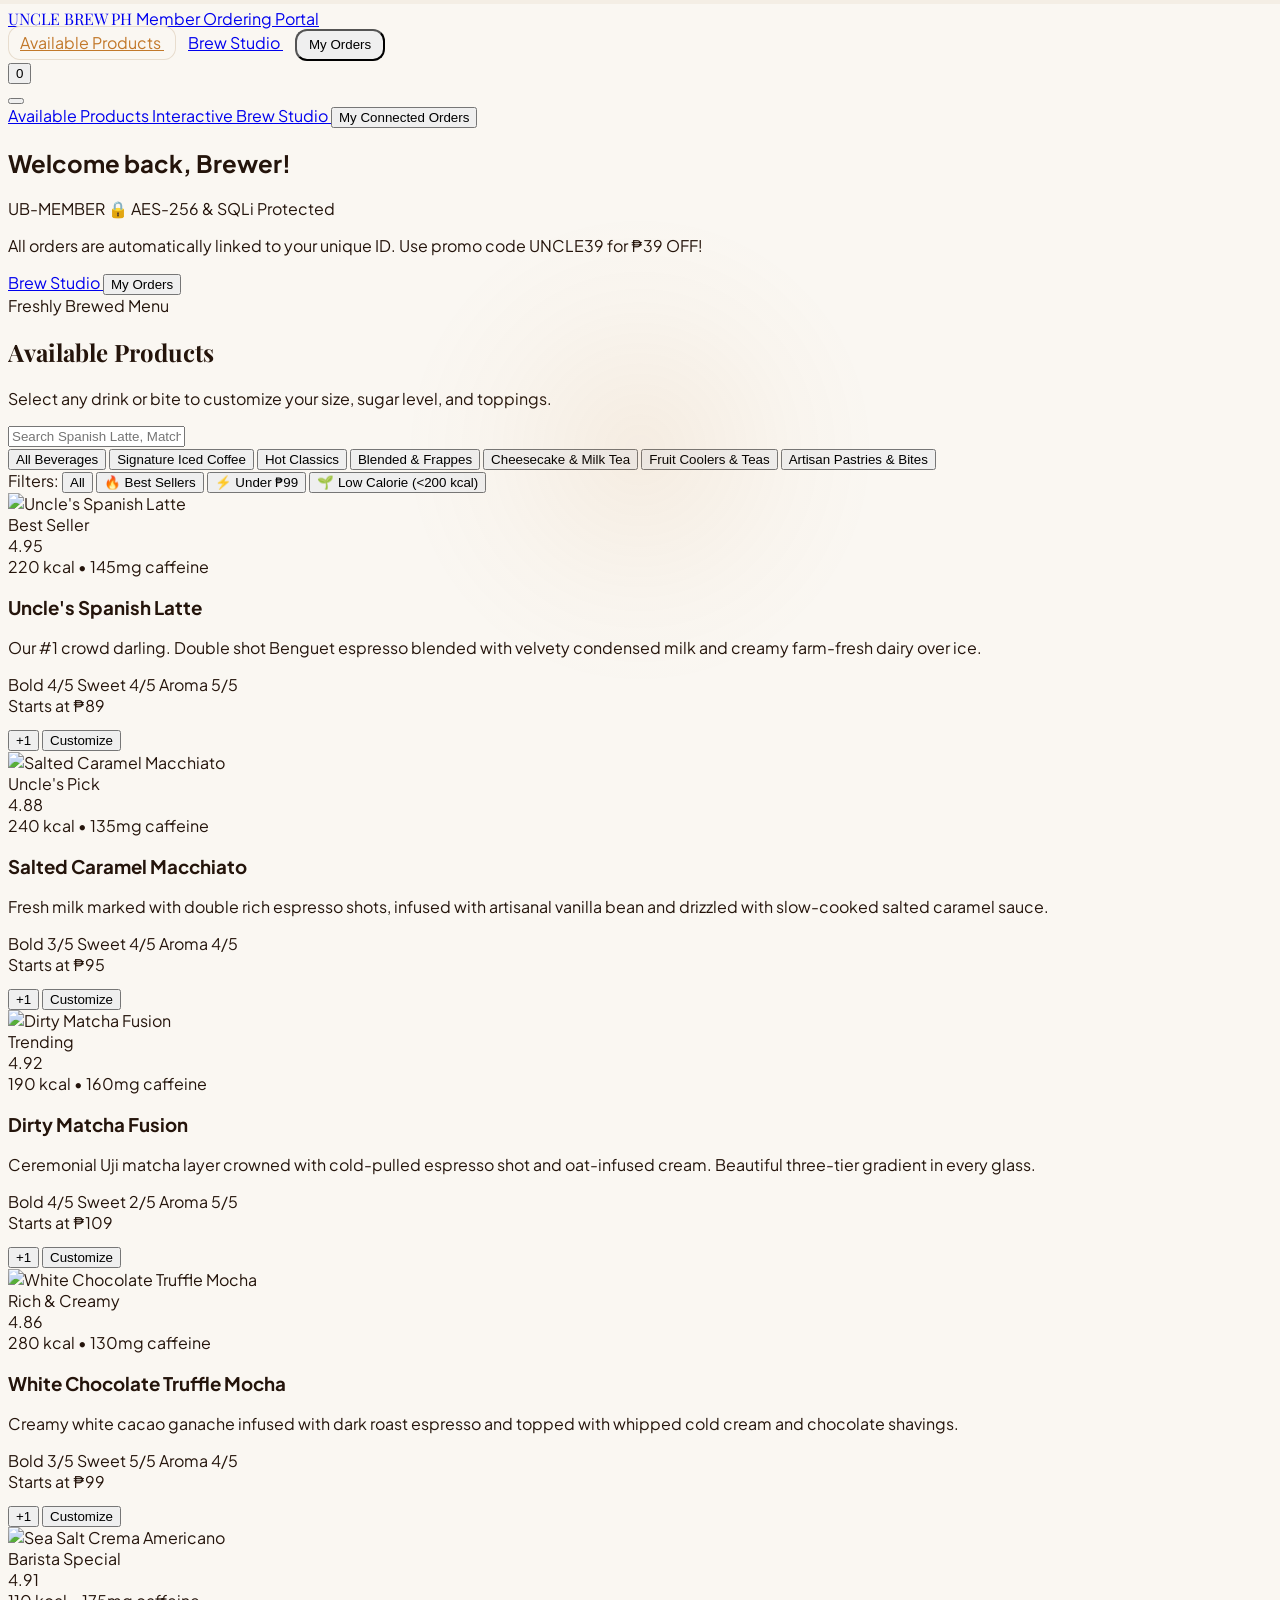
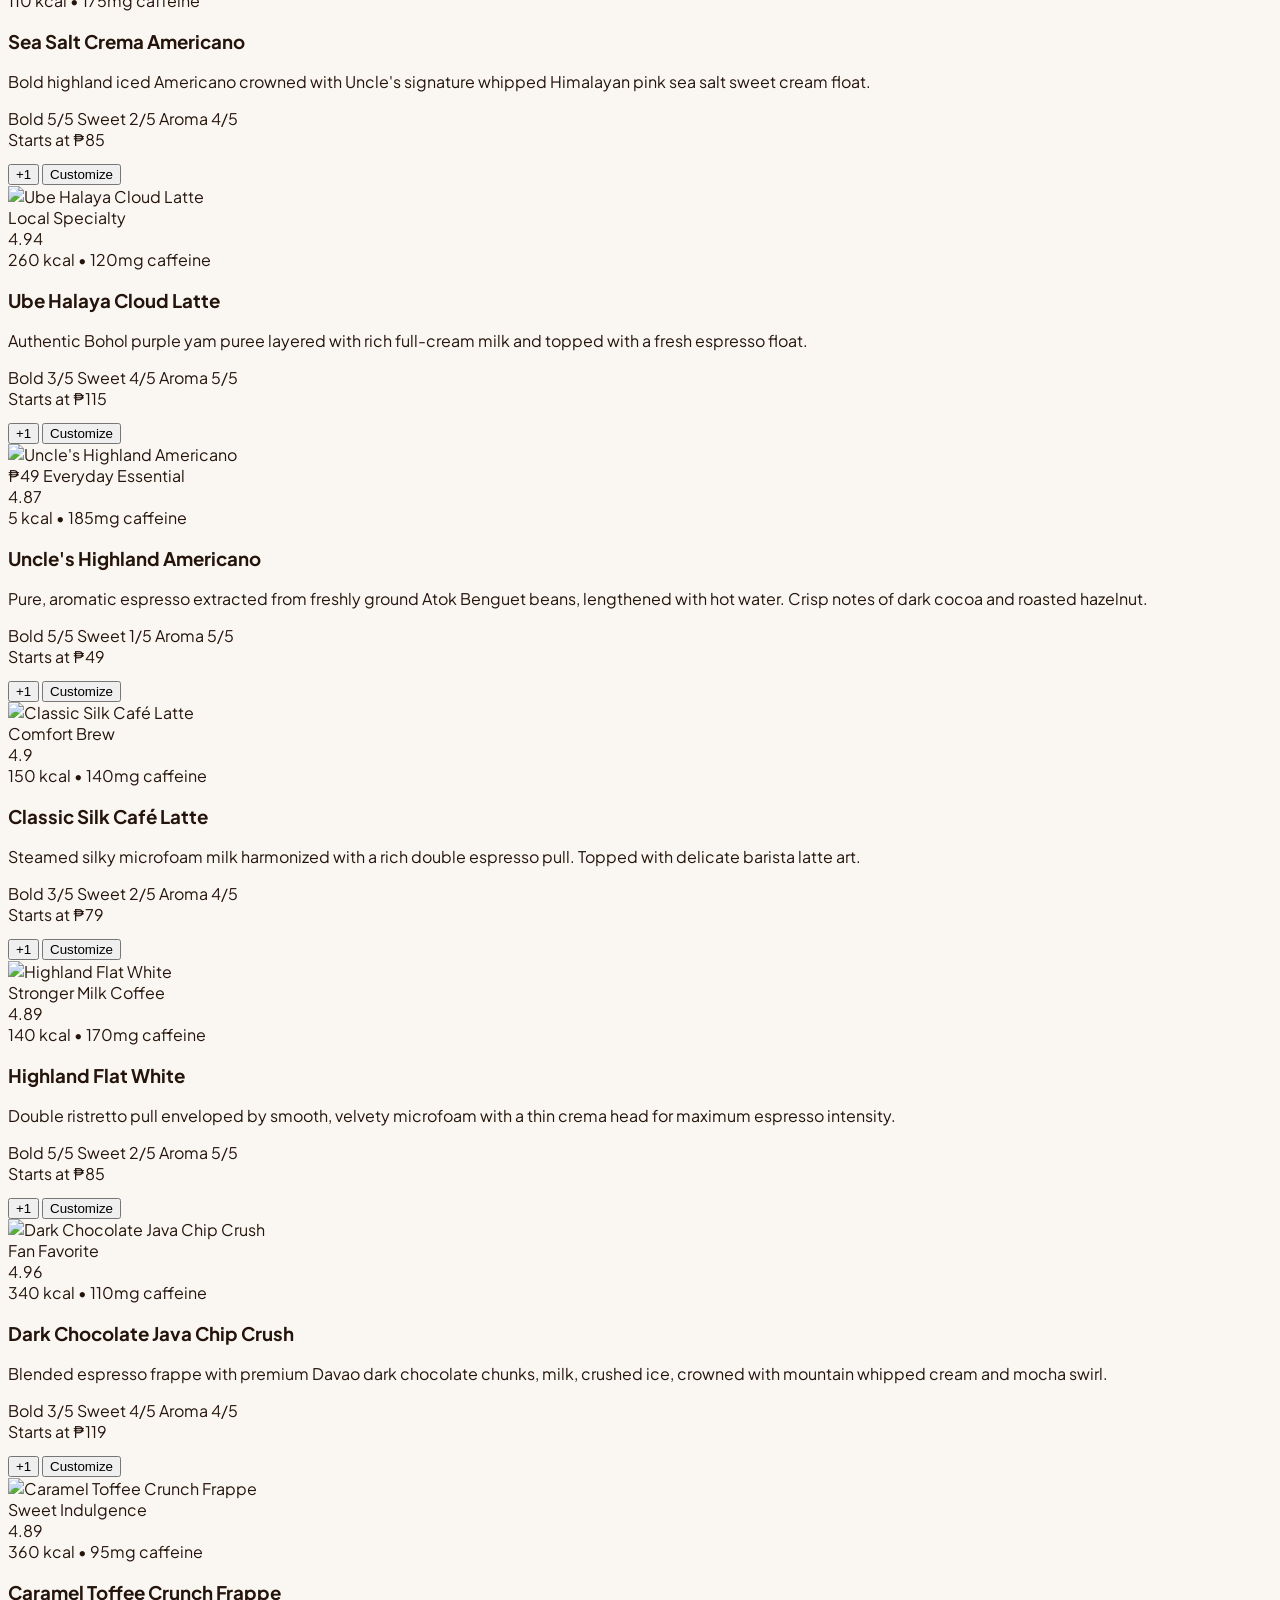
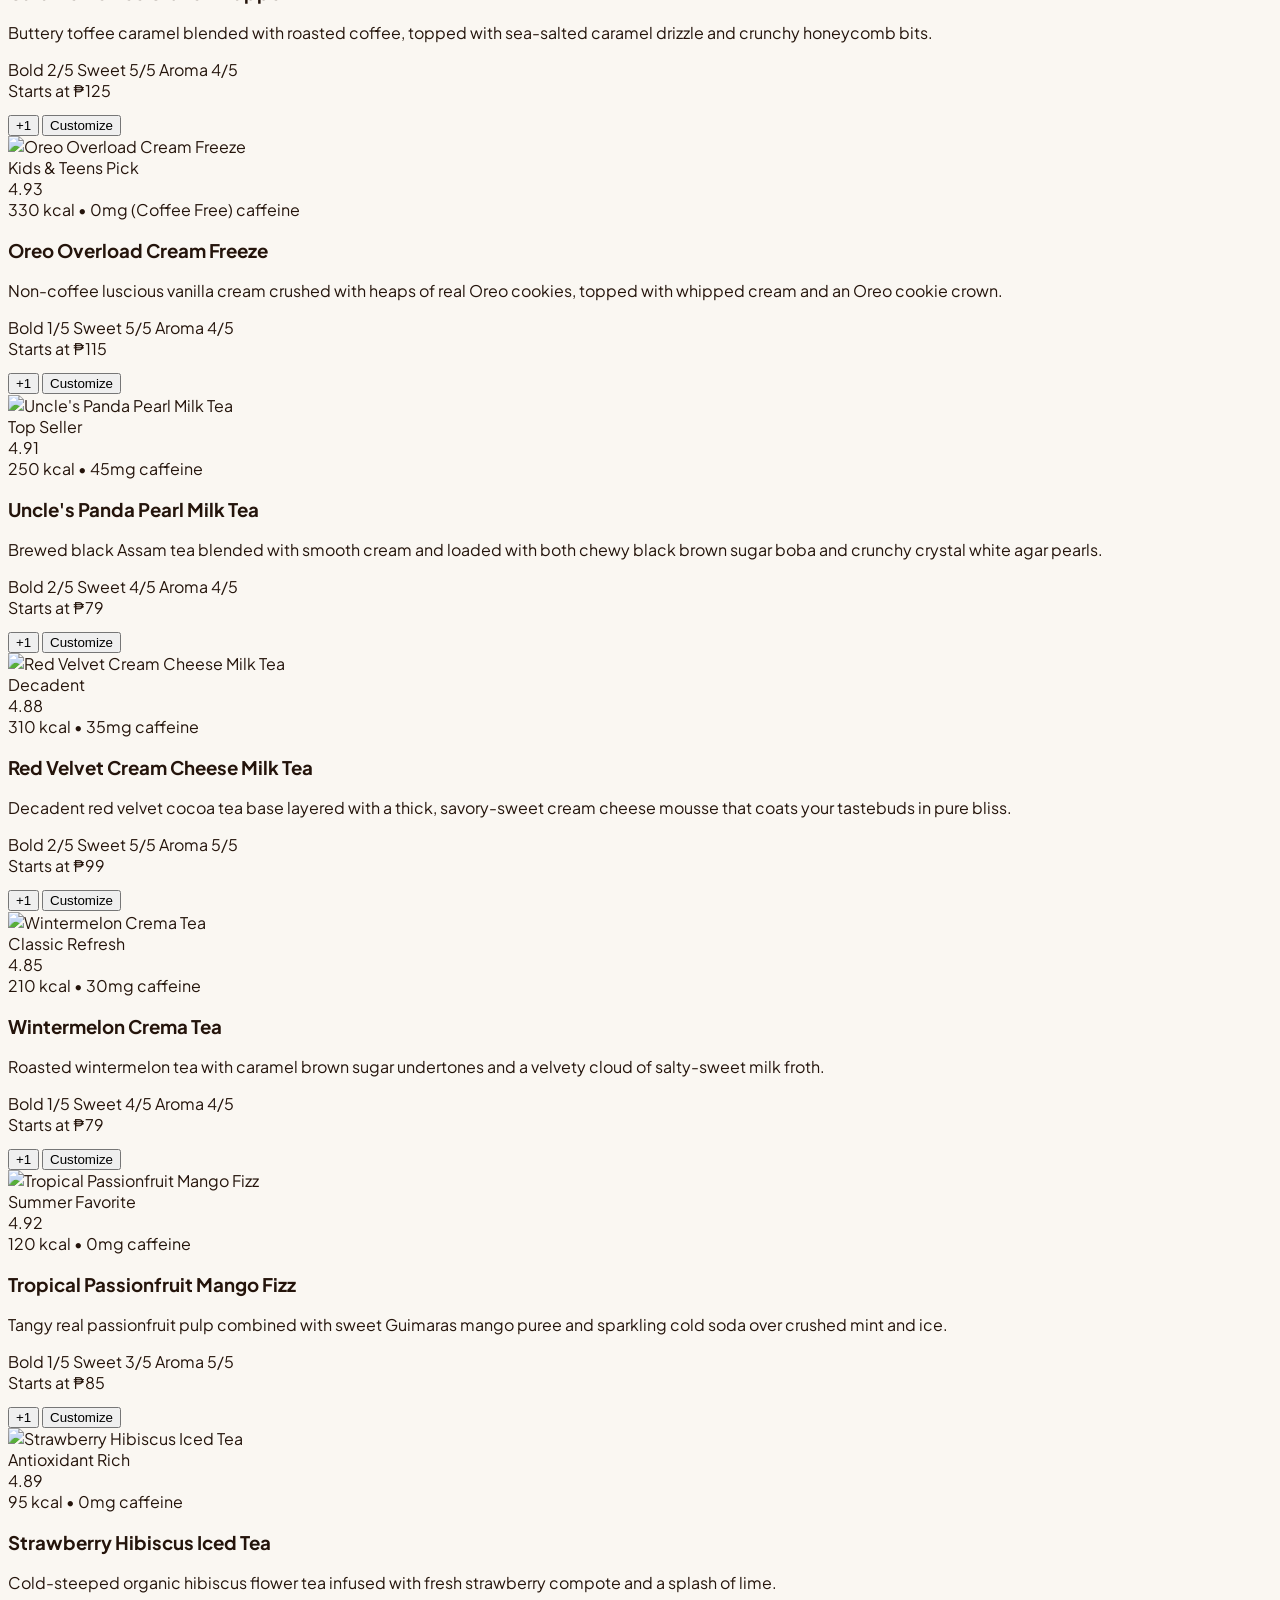
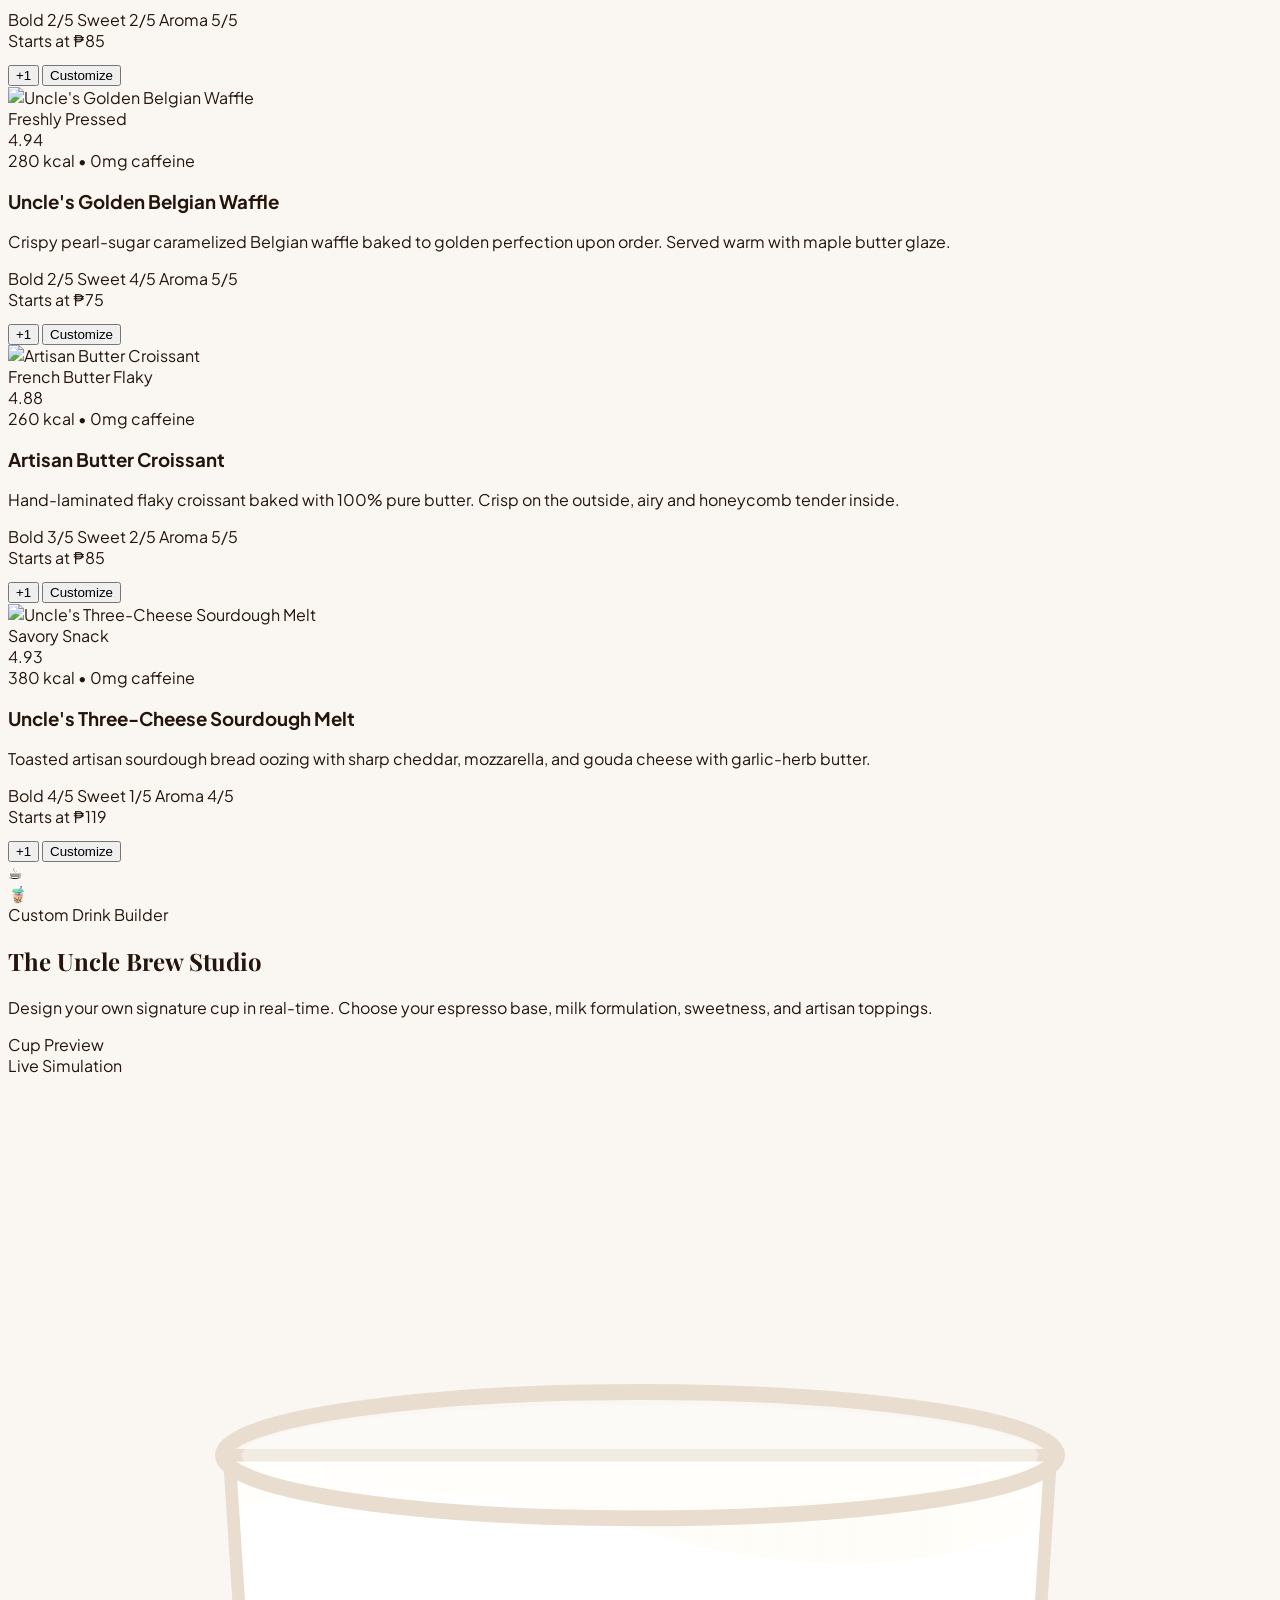
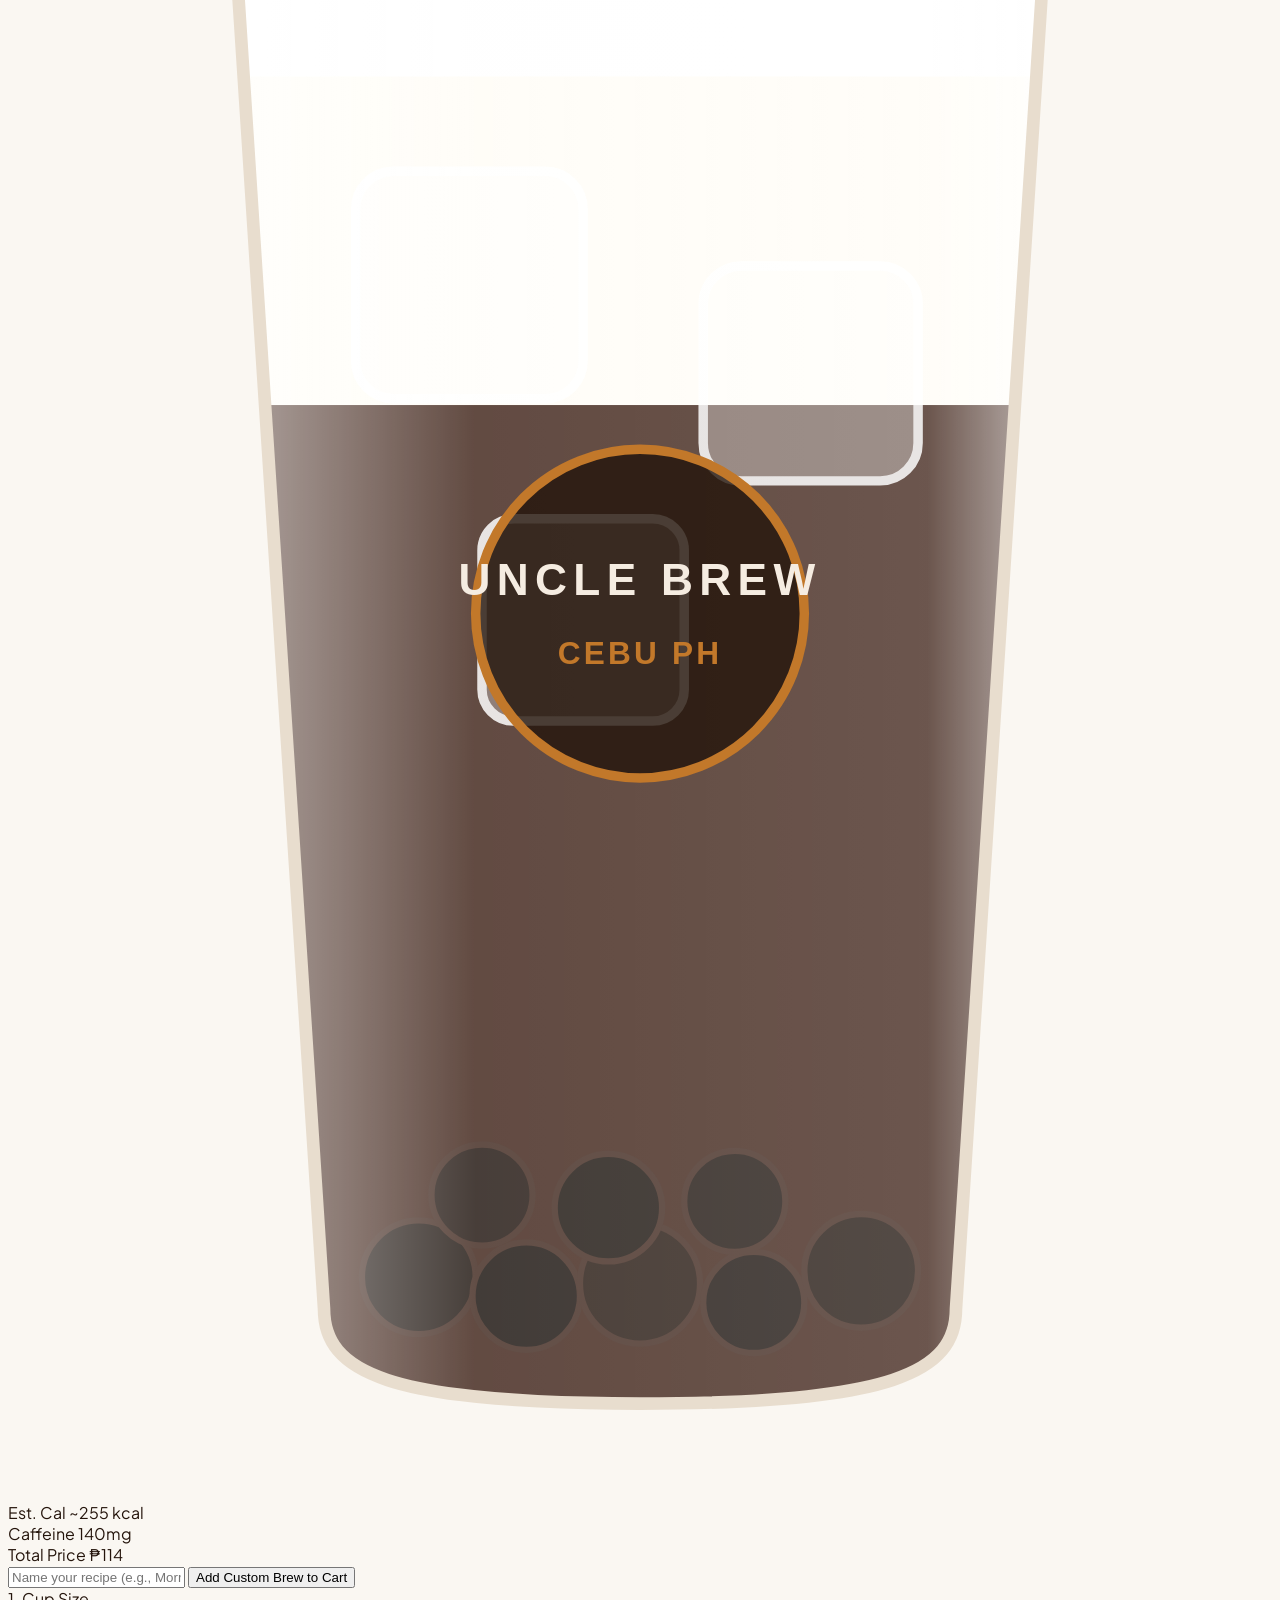
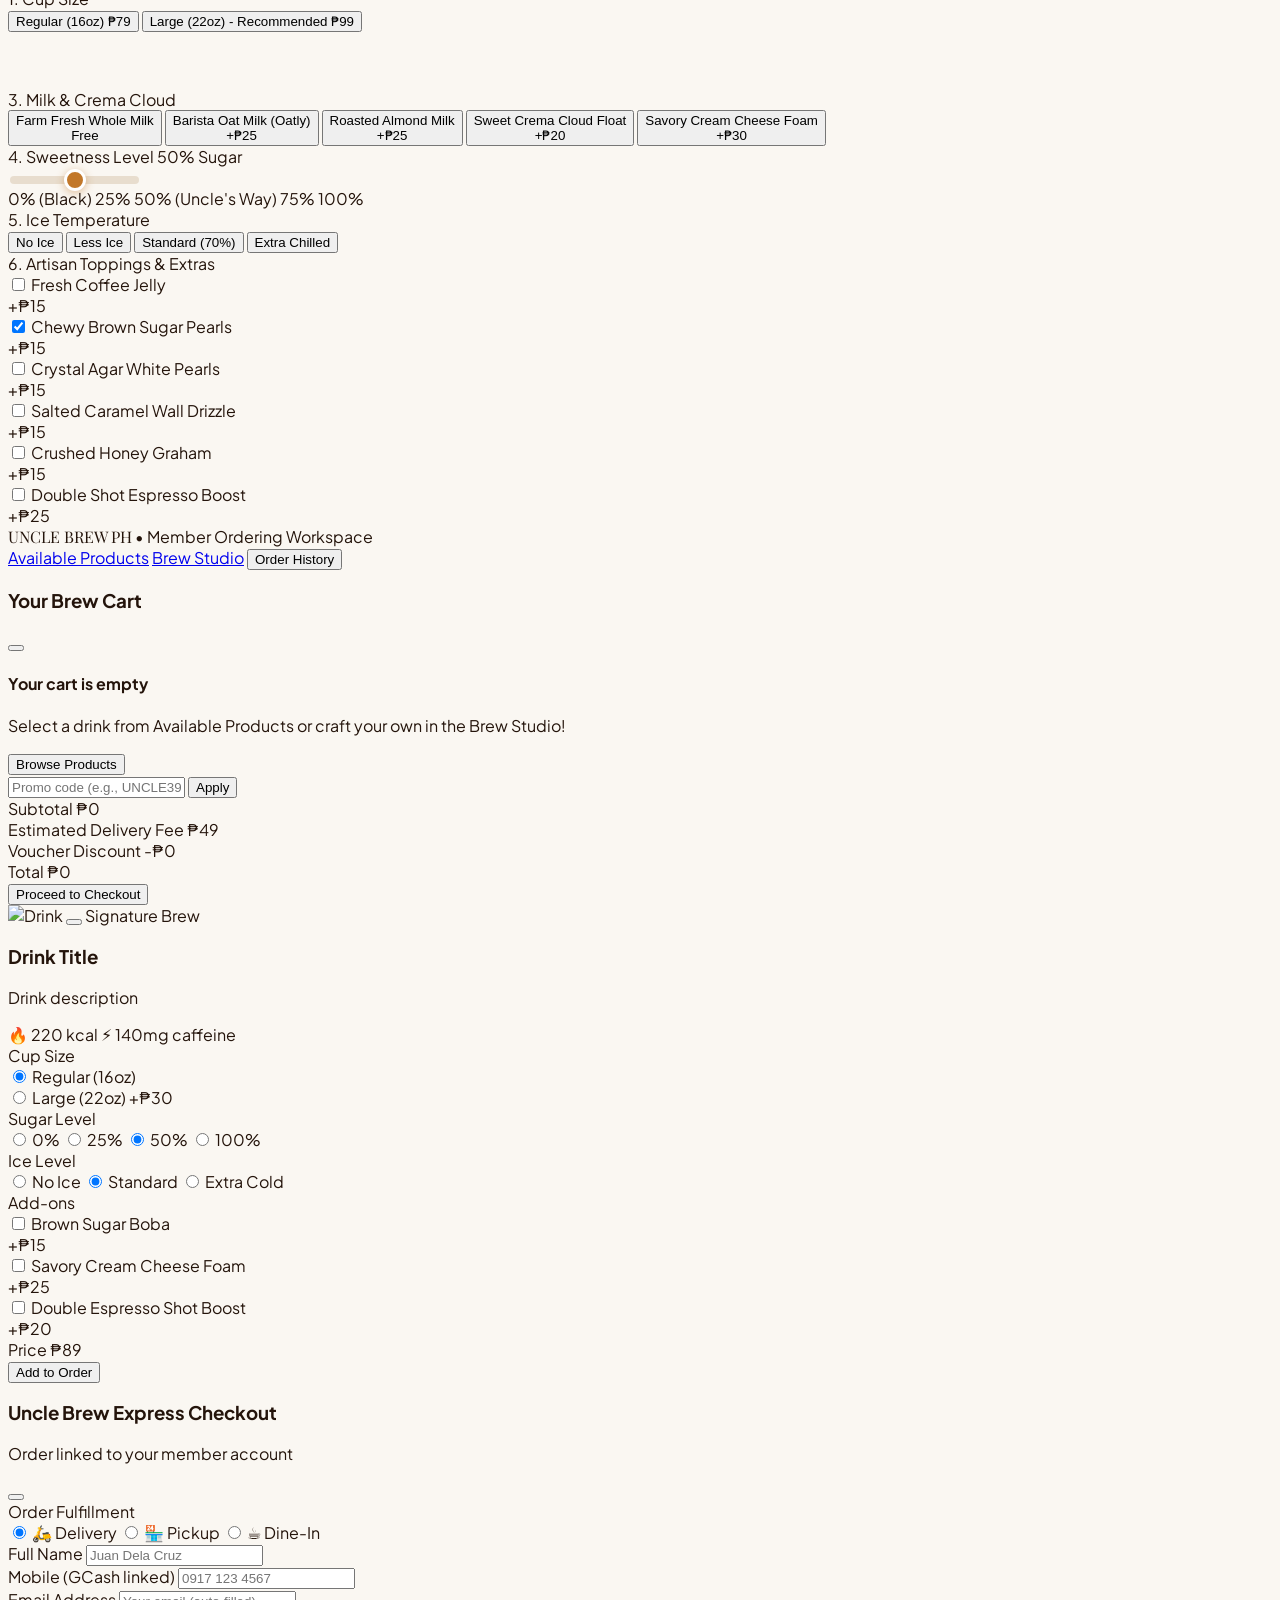
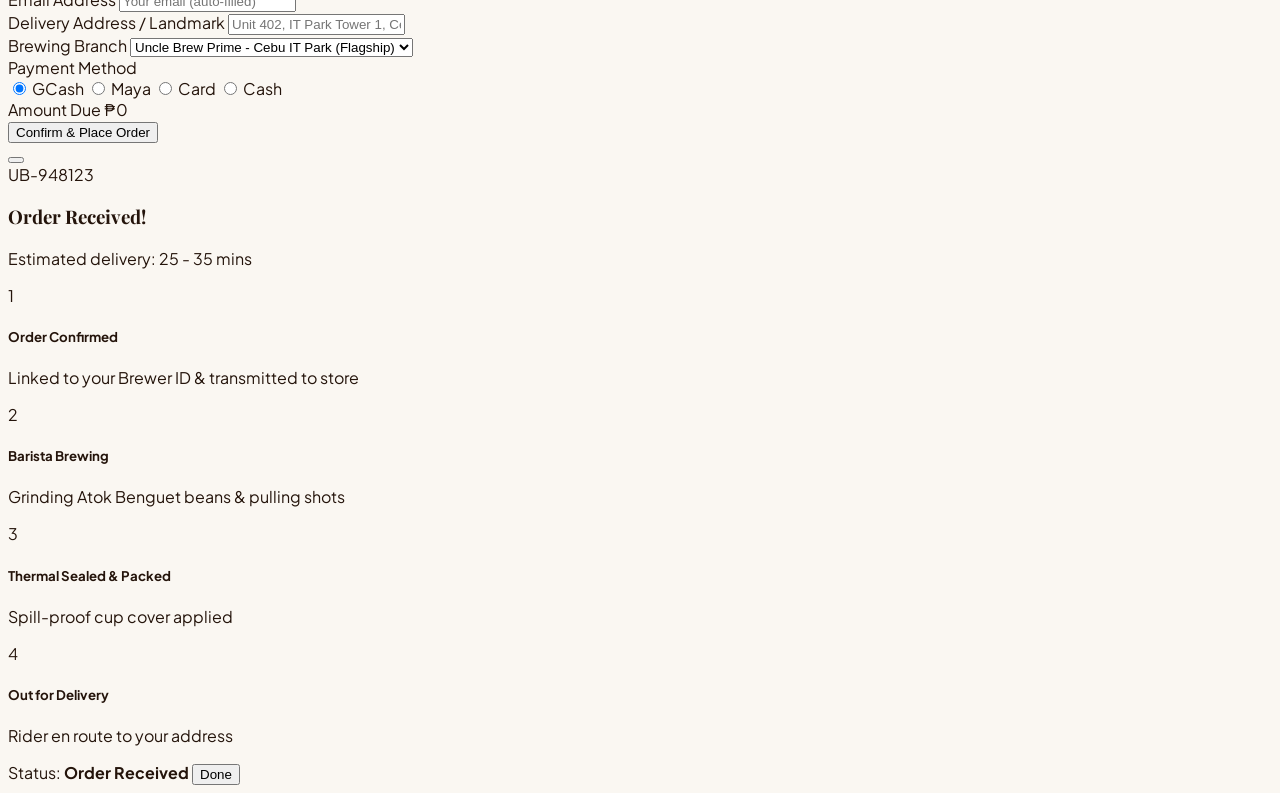
==== commit c0a6c908: "with security" ====
--- a/index.html
+++ b/index.html
@@ -154,6 +154,10 @@
               <div class="flex items-center gap-2 flex-wrap">
                 <h1 class="text-sm sm:text-base font-bold text-[#24140B]" id="welcome-member-name">Welcome back, Brewer!</h1>
                 <span id="welcome-member-id" class="px-2 py-0.5 rounded-md bg-[#FAF7F2] border border-[#E8DDCE] text-[#C2782A] font-mono text-[11px] font-extrabold">UB-MEMBER</span>
+                <span class="px-2 py-0.5 rounded-md bg-emerald-50 border border-emerald-200 text-emerald-700 text-[10px] font-bold flex items-center gap-1">
+                  <span>🔒</span>
+                  <span>AES-256 & SQLi Protected</span>
+                </span>
               </div>
               <p class="text-xs text-[#634F44]">All orders are automatically linked to your unique ID. Use promo code <span class="font-mono font-bold text-[#C2782A]">UNCLE39</span> for ₱39 OFF!</p>
             </div>
@@ -870,6 +874,7 @@
   </div>
 
   <!-- Essential App Scripts Only -->
+  <script src="js/security.js"></script>
   <script src="js/data.js"></script>
   <script src="js/audio.js"></script>
   <script src="js/supabase.js"></script>
